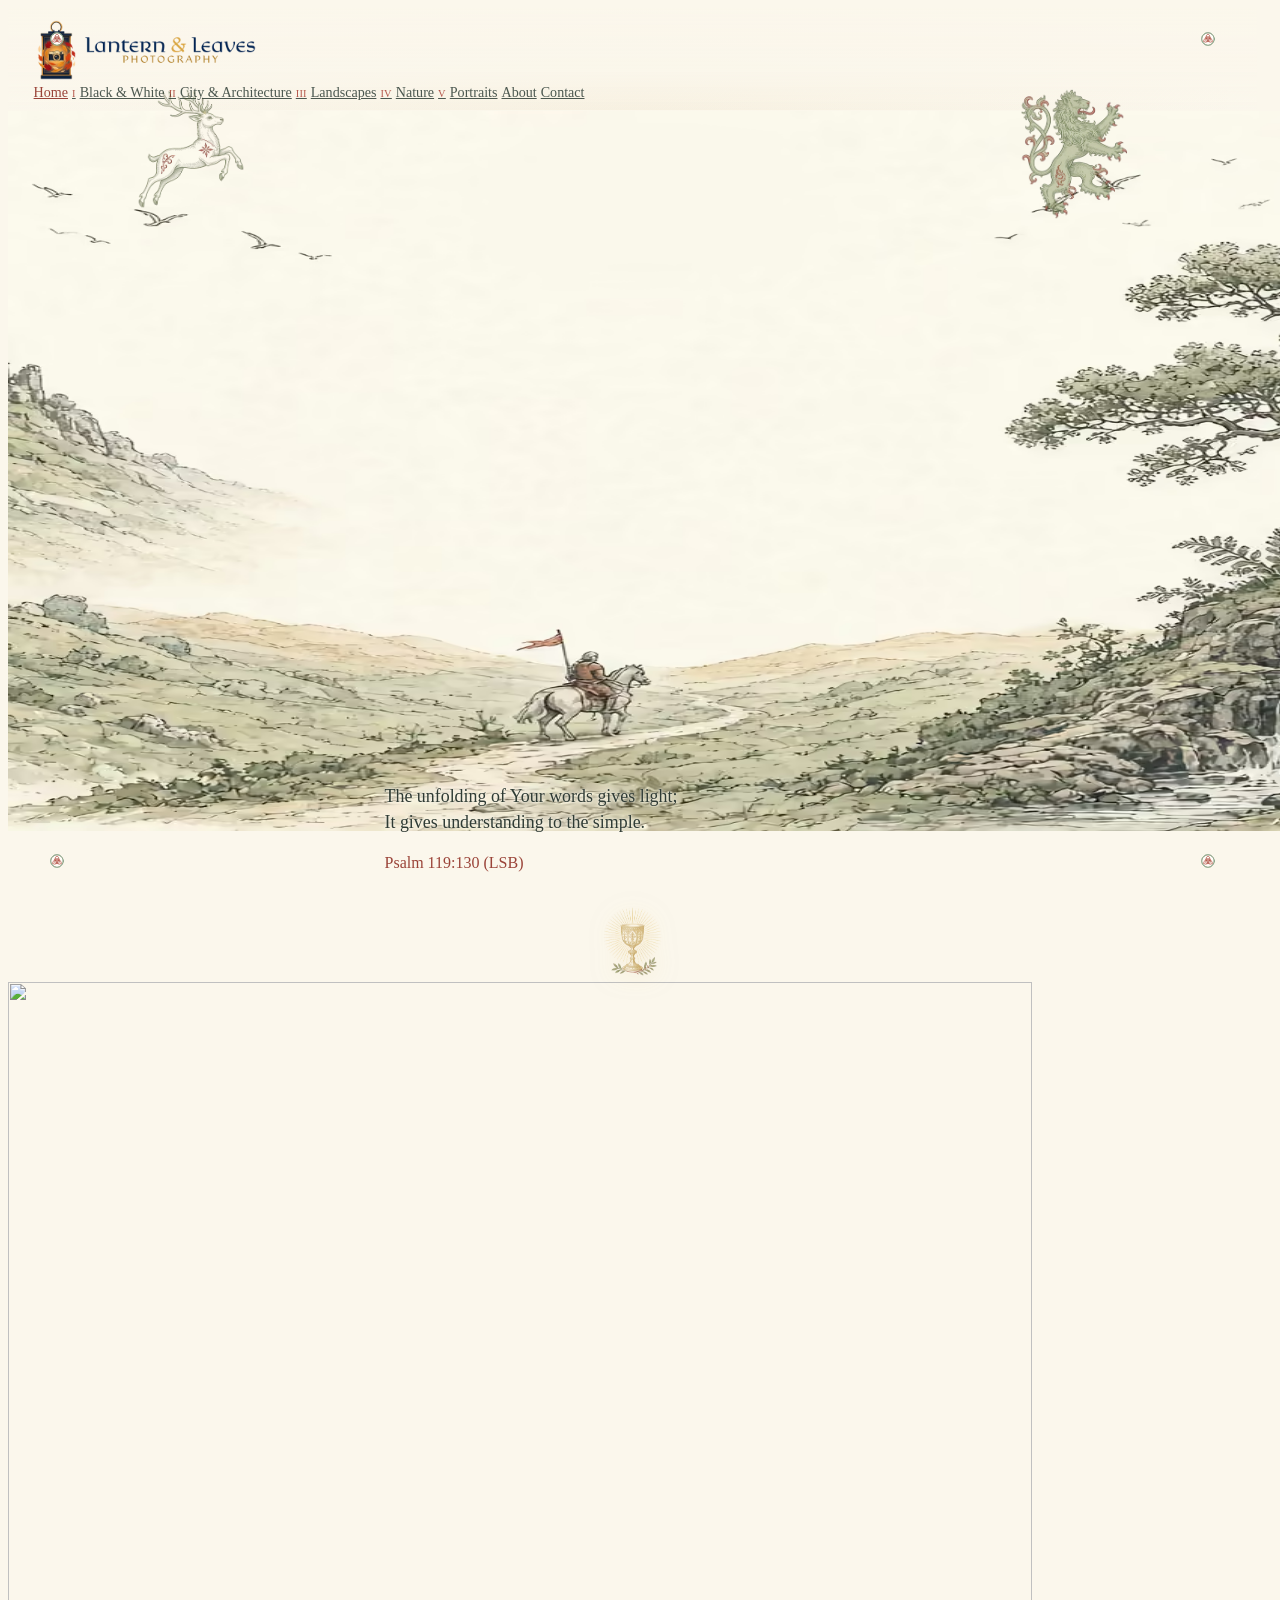
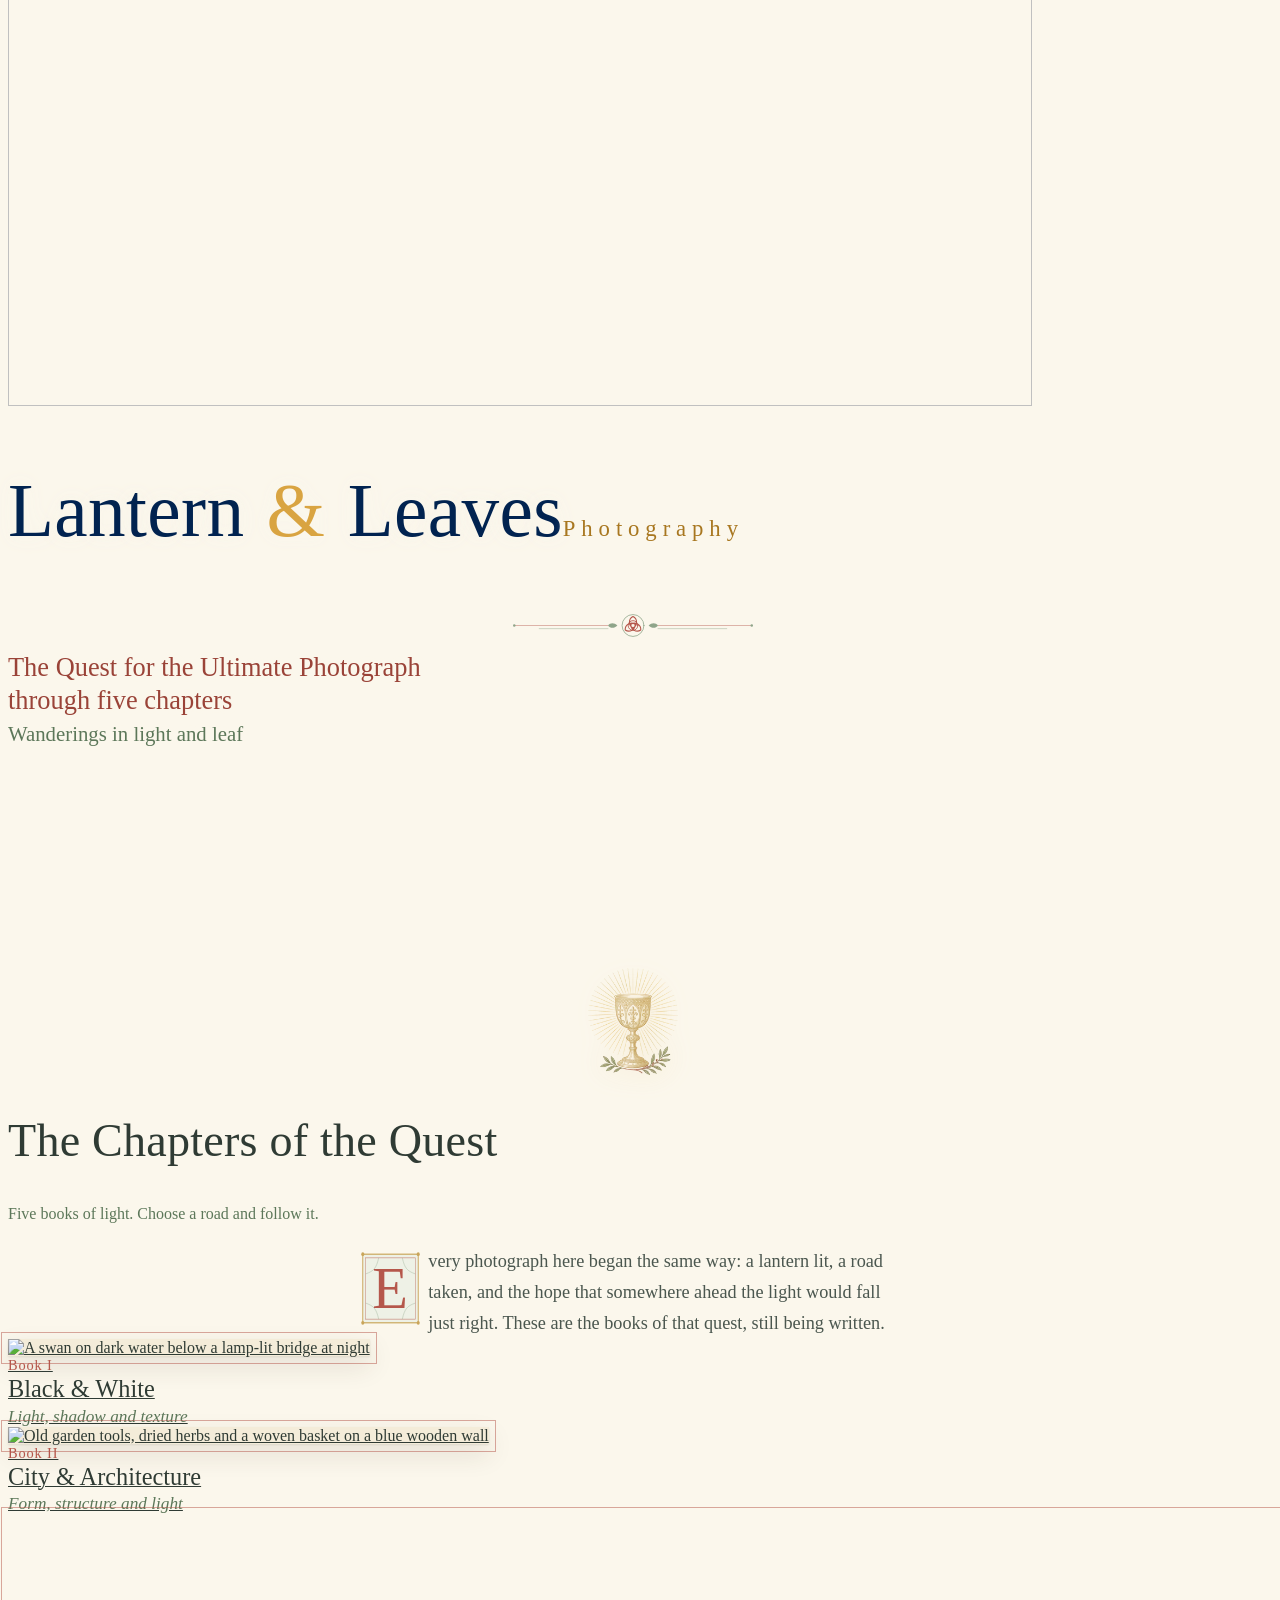
==== index.html @ ca761e75 "V2 preview: Rieven kit branding (kit -1200 lockup with 1x/2x WebP+PNG in header/footer, Rieven Uncia" ====
<!DOCTYPE html>
<html lang="en">
<head>
  <meta charset="utf-8">
  <meta name="robots" content="noindex, nofollow">
  <meta name="viewport" content="width=device-width, initial-scale=1">
  <title>Lantern &amp; Leaves Photography</title>
  <meta name="description" content="A photography portfolio with collections of city and architecture, landscapes, nature, portraits, and black and white work.">
  <link rel="canonical" href="https://lanternandleavesphotography.com/">
  <meta name="theme-color" content="#fbf7ec">
  <link rel="preconnect" href="https://use.typekit.net" crossorigin>
  <link rel="preconnect" href="https://p.typekit.net" crossorigin>
  <link rel="preload" href="https://use.typekit.net/nyz3quq.css" as="style" crossorigin>
  <script>/* Adobe Fonts kit nyz3quq, loaded without blocking the first paint; text shows in the fallback serif and swaps to the kit fonts as they arrive */(function(u){function link(){var l=document.createElement("link");l.rel="stylesheet";l.href=u;document.head.appendChild(l)}if(!window.fetch){link();return}fetch(u,{mode:"cors"}).then(function(r){if(!r.ok)throw r.status;return r.text()}).then(function(c){var s=document.createElement("style");s.setAttribute("data-kit","nyz3quq");s.textContent=c.replace(/font-display:\s*auto/g,"font-display:swap");document.head.appendChild(s)})["catch"](link)})("https://use.typekit.net/nyz3quq.css")</script>
  <noscript><link rel="stylesheet" href="https://use.typekit.net/nyz3quq.css"></noscript>
  <link rel="icon" href="assets/brand/g4/favicon.ico?v=2" sizes="32x32 48x48">
  <link rel="icon" type="image/png" sizes="32x32" href="assets/brand/g4/favicon-32.png?v=2">
  <link rel="apple-touch-icon" sizes="180x180" href="assets/brand/g4/apple-touch-icon-180.png?v=2">
  <link rel="manifest" href="site.webmanifest?v=2">
  <meta property="og:type" content="website">
  <meta property="og:site_name" content="Lantern &amp; Leaves Photography">
  <meta property="og:title" content="Lantern &amp; Leaves Photography">
  <meta property="og:description" content="A photography portfolio with collections of city and architecture, landscapes, nature, portraits, and black and white work.">
  <meta property="og:url" content="https://lanternandleavesphotography.com/">
  <meta property="og:image" content="https://mjbanaksatcom.github.io/photography-portfolio-v2-preview/assets/brand/v2/og-image-1200x630.png?v=1">
  <meta property="og:image:width" content="1200">
  <meta property="og:image:height" content="630">
  <meta property="og:image:type" content="image/png">
  <meta property="og:image:alt" content="Lantern &amp; Leaves Photography logo">
  <meta name="twitter:card" content="summary_large_image">
  <meta name="twitter:image" content="https://mjbanaksatcom.github.io/photography-portfolio-v2-preview/assets/brand/v2/og-image-1200x630.png?v=1">
  <link rel="stylesheet" href="css/style.css?v=mosaic2">
  <link rel="stylesheet" href="css/v2.css?v=1">
  <style>html { scrollbar-gutter: stable; }</style>
  <script>(function(d){if(!window.matchMedia||!matchMedia("(prefers-reduced-motion: reduce)").matches){d.classList.add("fx");setTimeout(function(){if(!window.__forest)d.classList.remove("fx")},3000)}})(document.documentElement)</script>
</head>
<body class="home">
  <header class="site-header">
    <a class="site-title brand-lockup" href="index.html" aria-current="page"><picture class="brand-lockup-pic"><source type="image/webp" srcset="assets/brand/v2/lockup-light-horizontal-600.webp 1x, assets/brand/v2/lockup-light-horizontal-1200.webp 2x"><img class="brand-lockup-img" src="assets/brand/v2/lockup-light-horizontal-600.png" srcset="assets/brand/v2/lockup-light-horizontal-600.png 1x, assets/brand/v2/lockup-light-horizontal-1200.png 2x" alt="Lantern &amp; Leaves Photography" width="600" height="176"></picture></a>
    <nav class="site-nav" aria-label="Primary">
      <a href="index.html" aria-current="page">Home</a>
      <a href="albums/black-white.html"><span class="nav-book" aria-hidden="true">I</span>Black &amp; White</a>
      <a href="albums/city-architecture.html"><span class="nav-book" aria-hidden="true">II</span>City &amp; Architecture</a>
      <a href="albums/landscapes.html"><span class="nav-book" aria-hidden="true">III</span>Landscapes</a>
      <a href="albums/nature.html"><span class="nav-book" aria-hidden="true">IV</span>Nature</a>
      <a href="albums/portraits.html"><span class="nav-book" aria-hidden="true">V</span>Portraits</a>
      <a href="about.html">About</a>
      <a href="contact.html">Contact</a>
    </nav>
  </header>

  <main>
    <section class="hero" aria-labelledby="hero-title">
      <div class="hero-bg" aria-hidden="true">
        <picture>
          <source media="(max-width: 700px)" type="image/avif" srcset="images/v2/hero-quest-phone.avif 850w, images/v2/hero-quest-phone-1700.avif 1700w" sizes="100vw">
          <source media="(max-width: 700px)" type="image/webp" srcset="images/v2/hero-quest-phone.webp 850w, images/v2/hero-quest-phone-1700.webp 1700w" sizes="100vw">
          <source type="image/avif" srcset="images/v2/hero-quest-1280.avif 1280w, images/v2/hero-quest-1920.avif 1920w, images/v2/hero-quest-2560.avif 2560w, images/v2/hero-quest-3840.avif 3840w" sizes="max(100vw, 178vh)">
          <source type="image/webp" srcset="images/v2/hero-quest-1280.webp 1280w, images/v2/hero-quest-1920.webp 1920w, images/v2/hero-quest-2560.webp 2560w, images/v2/hero-quest-3840.webp 3840w" sizes="max(100vw, 178vh)">
          <img src="images/v2/hero-quest-1280.webp" alt="" width="1280" height="720" fetchpriority="high">
        </picture>
      </div>
      <div class="hero-veil" aria-hidden="true"></div>
      <div class="hero-content">
        <img class="hero-grail" src="images/v2/grail-200.webp" srcset="images/v2/grail-200.webp 169w, images/v2/grail.webp 270w" sizes="66px" alt="" width="169" height="200" aria-hidden="true">
        <picture class="hero-badge" aria-hidden="true"><source type="image/webp" srcset="assets/brand/g4/mark-hero-glow-512.webp 512w, assets/brand/g4/mark-hero-glow-1024.webp 1024w" sizes="(min-width: 1381px) 174px, (min-width: 913px) 12.6vw, 115px"><img class="hero-badge-img" src="assets/brand/g4/mark-hero-glow-1024.png" srcset="assets/brand/g4/mark-hero-glow-512.png 512w, assets/brand/g4/mark-hero-glow-1024.png 1024w" sizes="(min-width: 1381px) 174px, (min-width: 913px) 12.6vw, 115px" alt="" width="1024" height="1024" fetchpriority="high"></picture>
        <h1 class="hero-title" id="hero-title"><span class="hero-name">Lantern <span class="amp">&amp;</span> Leaves</span><span class="hero-sub">Photography</span></h1>
        <img class="hero-rule-knot" src="images/v2/divider-knot.svg" alt="" width="320" height="32">
        <p class="hero-quest">The Quest for the Ultimate Photograph <span class="hero-quest-more">through five chapters</span></p>
        <p class="hero-tagline tagline">Wanderings in light and leaf</p>
        <div class="hq-line" aria-label="Verses and quotes"><blockquote class="hq-item"></blockquote></div>
      </div>
      <aside class="hq-side hq-left" aria-label="Bible verses"><blockquote class="hq-item"></blockquote></aside>
      <aside class="hq-side hq-right" aria-label="Quotes"><blockquote class="hq-item"></blockquote></aside>
    </section>
<!-- portals:start -->
    <section class="album-section portals" id="galleries" aria-labelledby="galleries-title">
      <span class="portals-anchor" id="black-white" aria-hidden="true"></span>
      <div class="portals-bg" aria-hidden="true"></div>
      <img class="chapters-beast chapters-stag" src="images/v2/emblem-stag-288.webp" srcset="images/v2/emblem-stag-288.webp 259w, images/v2/emblem-stag-480.webp 432w" sizes="128px" alt="" width="259" height="288" loading="lazy">
      <img class="chapters-beast chapters-lion" src="images/v2/emblem-lion-288.webp" srcset="images/v2/emblem-lion-288.webp 237w, images/v2/emblem-lion-480.webp 395w" sizes="128px" alt="" width="237" height="288" loading="lazy">
      <div class="album-section-inner">
        <div class="album-copy">
          <img class="chapters-grail" src="images/v2/grail-200.webp" srcset="images/v2/grail-200.webp 169w, images/v2/grail.webp 270w, images/v2/grail-480.webp 405w" sizes="92px" alt="" width="169" height="200" loading="lazy">
          <h2 id="galleries-title">The Chapters of the Quest</h2>
          <p class="album-subtitle">Five books of light. Choose a road and follow it.</p>
          <p class="quest-intro">Every photograph here began the same way: a lantern lit, a road taken, and the hope that somewhere ahead the light would fall just right. These are the books of that quest, still being written.</p>
        </div>
        <div class="portal-grid">
        <a class="portal" href="albums/black-white.html" data-album="black-white" aria-label="Enter the Black &amp; White gallery">
          <span class="portal-frame"><span class="portal-window">
            <picture><source class="portal-src" type="image/webp" srcset="images/black-white/bw-01-thumb.webp 600w, images/black-white/bw-01-thumb-900.webp 900w" sizes="(max-width: 560px) calc(1.862 * (100vw - 72px)), (max-width: 960px) calc(1.862 * (50vw - 64px)), calc(1.862 * min(352px, 30vw - 52px))"><img class="portal-img" src="images/black-white/bw-01-thumb.jpg" alt="Floodlit abbey ruins beneath a moonlit night sky" width="600" height="384" style="width:186.188%;height:119.16%;left:-43.094%;top:-9.58%" loading="lazy" decoding="async"></picture>
          </span></span>
          <span class="portal-text" style="--d: 0.0s">
            <span class="portal-book">Book I</span>
            <span class="portal-name">Black &amp; White</span>
            <span class="portal-sub">Light, shadow and texture</span>
          </span>
        </a>
        <a class="portal" href="albums/city-architecture.html" data-album="city-architecture" aria-label="Enter the City &amp; Architecture gallery">
          <span class="portal-frame"><span class="portal-window">
            <picture><source class="portal-src" type="image/webp" srcset="images/city-architecture/img-0807-thumb.webp 600w, images/city-architecture/img-0807-thumb-900.webp 900w" sizes="(max-width: 560px) calc(1.492 * (100vw - 72px)), (max-width: 960px) calc(1.492 * (50vw - 64px)), calc(1.492 * min(352px, 30vw - 52px))"><img class="portal-img" src="images/city-architecture/img-0807-thumb.jpg" alt="An art gallery shopfront at night with paintings in the windows" width="600" height="464" style="width:149.159%;height:115.35%;left:-24.58%;top:-7.675%" loading="lazy" decoding="async"></picture>
          </span></span>
          <span class="portal-text" style="--d: 0.12s">
            <span class="portal-book">Book II</span>
            <span class="portal-name">City &amp; Architecture</span>
            <span class="portal-sub">Form, structure and light</span>
          </span>
        </a>
        <a class="portal" href="albums/landscapes.html" data-album="landscapes" aria-label="Enter the Landscapes gallery">
          <span class="portal-frame"><span class="portal-window">
            <picture><source class="portal-src" type="image/webp" srcset="images/landscapes/img-2691-thumb.webp 600w, images/landscapes/img-2691-thumb-900.webp 900w" sizes="(max-width: 560px) calc(1.492 * (100vw - 72px)), (max-width: 960px) calc(1.492 * (50vw - 64px)), calc(1.492 * min(352px, 30vw - 52px))"><img class="portal-img" src="images/landscapes/img-2691-thumb.jpg" alt="Weathered gravestones on a grassy hilltop above the sea at sunset" width="600" height="464" style="width:149.159%;height:115.35%;left:-24.58%;top:-7.675%" loading="lazy" decoding="async"></picture>
          </span></span>
          <span class="portal-text" style="--d: 0.24s">
            <span class="portal-book">Book III</span>
            <span class="portal-name">Landscapes</span>
            <span class="portal-sub">Land, sky and open space</span>
          </span>
        </a>
        <a class="portal" href="albums/nature.html" data-album="nature" aria-label="Enter the Nature gallery">
          <span class="portal-frame"><span class="portal-window">
            <picture><source class="portal-src" type="image/webp" srcset="images/nature/autumn-light-thumb.webp 600w, images/nature/autumn-light-thumb-900.webp 900w" sizes="(max-width: 560px) calc(1.915 * (100vw - 72px)), (max-width: 960px) calc(1.915 * (50vw - 64px)), calc(1.915 * min(352px, 30vw - 52px))"><img class="portal-img" src="images/nature/autumn-light-thumb.jpg" alt="Yellow autumn leaves on a branch glowing in sunlight" width="600" height="375" style="width:191.538%;height:119.711%;left:-45.769%;top:-9.855%" loading="lazy" decoding="async"></picture>
          </span></span>
          <span class="portal-text" style="--d: 0.0s">
            <span class="portal-book">Book IV</span>
            <span class="portal-name">Nature</span>
            <span class="portal-sub">Leaves, light and living things</span>
          </span>
        </a>
        <a class="portal" href="albums/portraits.html" data-album="portraits" aria-label="Enter the Portraits gallery">
          <span class="portal-frame"><span class="portal-window">
            <picture><source class="portal-src" type="image/webp" srcset="images/portraits/img-0870-thumb.webp 600w, images/portraits/img-0870-thumb-900.webp 900w" sizes="(max-width: 560px) calc(1.408 * (100vw - 72px)), (max-width: 960px) calc(1.408 * (50vw - 64px)), calc(1.408 * min(352px, 30vw - 52px))"><img class="portal-img" src="images/portraits/img-0870-thumb.jpg" alt="An older man in a straw hat painting at an easel by the sea" width="600" height="488" style="width:140.761%;height:114.486%;left:-20.38%;top:-7.243%" loading="lazy" decoding="async"></picture>
          </span></span>
          <span class="portal-text" style="--d: 0.12s">
            <span class="portal-book">Book V</span>
            <span class="portal-name">Portraits</span>
            <span class="portal-sub">People and presence</span>
          </span>
        </a>
        </div>
      </div>
    </section>
    <script type="application/json" id="portal-data">{"black-white":[{"k":"images/black-white/bw-01","w":600,"h":384,"a":"Floodlit abbey ruins beneath a moonlit night sky","x":true},{"k":"images/black-white/bw-02","w":600,"h":787,"a":"A bare tree standing alone in a misty field","x":true},{"k":"images/black-white/bw-03","w":600,"h":453,"a":"A line of riders in hunting jackets and helmets on horseback","x":true},{"k":"images/black-white/bw-04","w":600,"h":501,"a":"A white horse with a braided mane and bridle against a black background","x":true},{"k":"images/black-white/bw-05","w":600,"h":364,"a":"Sheep grazing in a valley below rugged hills under heavy cloud","x":true},{"k":"images/black-white/bw-06","w":600,"h":382,"a":"A photographer in a ruined stone cloister lit by low sunlight","x":true},{"k":"images/black-white/bw-07","w":600,"h":363,"a":"Abbey ruins and a tall tower lit by beams of light at night","x":true},{"k":"images/black-white/bw-08","w":600,"h":407,"a":"A lighthouse silhouetted beneath dramatic clouds","x":true},{"k":"images/black-white/bw-09","w":600,"h":459,"a":"Rocks in a calm lake below a steep mountainside under cloud","x":true},{"k":"images/black-white/bw-10","w":600,"h":399,"a":"An abbey ruin and bare trees reflected in still water on a misty day","x":true},{"k":"images/black-white/bw-11","w":600,"h":385,"a":"Rugged mountain peaks under a dark, stormy sky","x":true},{"k":"images/black-white/bw-12","w":600,"h":352,"a":"A horse and rider clearing a show-jumping fence in an arena","x":true},{"k":"images/black-white/bw-13","w":600,"h":434,"a":"Close view of a horse's head, its rider blurred with motion","x":true},{"k":"images/black-white/bw-14","w":600,"h":351,"a":"A small castle on a rocky rise under billowing clouds","x":true},{"k":"images/black-white/bw-15","w":600,"h":407,"a":"A single tulip bloom on a curved stem against black","x":true},{"k":"images/black-white/bw-16","w":600,"h":808,"a":"An old-fashioned street lamp glowing in fog at night","x":true},{"k":"images/black-white/bw-17","w":600,"h":340,"a":"A footbridge fading into mist above dark water","x":true},{"k":"images/black-white/bw-18","w":600,"h":413,"a":"A spreading tree in silhouette with animals grazing beyond","x":true},{"k":"images/black-white/bw-19","w":600,"h":418,"a":"A horse grazing in a field, its mane falling forward","x":true},{"k":"images/black-white/bw-20","w":600,"h":356,"a":"A castle on a distant hill above a rocky shore under bright clouds","x":true},{"k":"images/black-white/bw-21","w":600,"h":376,"a":"A red maple leaf on a wooden bench, the rest of the scene in black and white","x":true},{"k":"images/black-white/bw-22","w":600,"h":843,"a":"Two young riders in show jackets on horseback in a field","x":true},{"k":"images/black-white/bw-23","w":600,"h":418,"a":"Castle ruins on a hilltop above fields and a dry stone wall","x":true},{"k":"images/black-white/bw-24","w":600,"h":467,"a":"A rider on a white horse against a dark background","x":true},{"k":"images/black-white/bw-25","w":600,"h":312,"a":"Mountains rising beyond a still lake under heavy cloud","x":true},{"k":"images/black-white/bw-26","w":600,"h":864,"a":"A statue of embracing figures seen through misted glass","x":true},{"k":"images/black-white/bw-27","w":600,"h":916,"a":"Tall windows of a modern glass interior with a chandelier","x":true},{"k":"images/black-white/bw-28","w":600,"h":457,"a":"A horse with a long flowing mane and a white blaze","x":true},{"k":"images/black-white/bw-29","w":600,"h":852,"a":"A vaulted stone archway receding into darkness","x":true},{"k":"images/black-white/bw-30","w":600,"h":840,"a":"Street lamps glowing along a misty paved path at night","x":true},{"k":"images/black-white/bw-32","w":600,"h":364,"a":"Round hay bales in a mown field under a cloudy sky","x":true},{"k":"images/black-white/bw-33","w":600,"h":778,"a":"A lamp post glowing in fog among trees at night, in warm tones","x":true},{"k":"images/black-white/bw-34","w":600,"h":376,"a":"Abbey ruins lit at night, with people silhouetted in front","x":true},{"k":"images/black-white/bw-35","w":600,"h":397,"a":"A grassy meadow before a dark wooded hillside","x":true},{"k":"images/black-white/bw-36","w":600,"h":413,"a":"A silhouetted tree with animals grazing in the misty distance","x":true},{"k":"images/black-white/bw-37","w":600,"h":878,"a":"A daisy-like flower seen from below against a dark background","x":true},{"k":"images/black-white/bw-38","w":600,"h":861,"a":"A white flower and its stem against a dark background","x":true},{"k":"images/black-white/bw-39","w":600,"h":374,"a":"A reedy pond with trees and a church spire in the distance","x":true},{"k":"images/black-white/bw-40","w":600,"h":284,"a":"A row of bare trees across a snowy field","x":true},{"k":"images/black-white/bw-41","w":600,"h":371,"a":"Two wedding rings resting on an open book","x":true},{"k":"images/black-white/bw-42","w":600,"h":340,"a":"An old stone barn among bare trees behind a mossy wall","x":true},{"k":"images/black-white/bw-43","w":600,"h":311,"a":"Waves washing over flat rocks along a coastline","x":true},{"k":"images/black-white/bw-44","w":600,"h":418,"a":"A ruined abbey and its tower lit against the night","x":true},{"k":"images/black-white/bw-45","w":600,"h":862,"a":"A dense stand of slender birch trees","x":true},{"k":"images/black-white/bw-46","w":600,"h":811,"a":"A single cosmos flower against a dark background","x":true},{"k":"images/black-white/bw-47","w":600,"h":831,"a":"A bare twig holding one pale leaf against a soft sky","x":true},{"k":"images/black-white/bw-48","w":600,"h":418,"a":"Bare trees and distant figures on a snowy field in fog","x":true},{"k":"images/black-white/bw-49","w":600,"h":788,"a":"A swan on dark water below a lamp-lit bridge at night","x":true}],"city-architecture":[{"k":"images/city-architecture/img-0807","w":600,"h":464,"a":"An art gallery shopfront at night with paintings in the windows","x":true},{"k":"images/city-architecture/img-1101","w":600,"h":464,"a":"A lit Christmas tree in a cobbled square before ornate old buildings at night","x":true},{"k":"images/city-architecture/img-1131","w":600,"h":776,"a":"People with red and blue umbrellas on a wet cobbled street below a spired tower at dusk","x":true},{"k":"images/city-architecture/storypost","w":600,"h":861,"a":"People blurred in motion on escalators and stairs in a modern building","x":true},{"k":"images/city-architecture/mg-4445","w":600,"h":418,"a":"Abbey ruins lit by colored floodlights at night","x":true},{"k":"images/city-architecture/img-1837","w":600,"h":464,"a":"Rows of bicycles parked close together","x":true},{"k":"images/city-architecture/img-2014","w":600,"h":776,"a":"A bronze statue of a seated robed figure before a Gothic cathedral","x":true},{"k":"images/city-architecture/pano2","w":600,"h":241,"a":"A red telephone box and a bench among snow-covered trees","x":true},{"k":"images/city-architecture/paris2006-086-dxo-raw","w":600,"h":418,"a":"People at a railing with a coin-operated telescope overlooking a city","x":true},{"k":"images/city-architecture/studleyroyalpanocropped1-edit","w":600,"h":201,"a":"A small classical temple beyond lawns and a still pond in woodland","x":true},{"k":"images/city-architecture/mg-5027","w":600,"h":418,"a":"Terracotta flower pots stacked on a shelf above garlands of dried flowers","x":true},{"k":"images/city-architecture/mg-5031","w":600,"h":418,"a":"Old garden tools, dried herbs and a woven basket on a blue wooden wall","x":true},{"k":"images/city-architecture/mjb0320","w":600,"h":418,"a":"A footbridge at night with streaks of colored light","x":true},{"k":"images/city-architecture/img-0792","w":600,"h":464,"a":"A weathered bronze statue of a naval officer in a peaked cap before the masts of a gray warship under blue sky","x":true},{"k":"images/city-architecture/img-1357","w":600,"h":395,"a":"A hand reaching toward a curved, richly illustrated history chart of ancient empires","x":true},{"k":"images/city-architecture/img-1401","w":600,"h":776,"a":"The towering curved wooden bow of a great ship against a blue sky with wisps of cloud","x":true},{"k":"images/city-architecture/img-5340","w":600,"h":776,"a":"A glowing amber lantern on a white wall beside an arched red door and a brass handrail","x":true},{"k":"images/city-architecture/img-0043-edit","w":600,"h":436,"a":"A curved shop front at night, its windows dressed with wreaths and framed displays around a lantern-lit doorway","x":true},{"k":"images/city-architecture/img-5583","w":600,"h":464,"a":"Two figures in silhouette beside a glowing pillar of projected words, casting radiating shadows at night","x":true},{"k":"images/city-architecture/img-6311-edit","w":600,"h":575,"a":"Three people with umbrellas, two in a flag pattern, looking through ornate iron railings at a grand stone building in the rain","x":true},{"k":"images/city-architecture/img-8643-edit","w":600,"h":464,"a":"A giant sculpted horse head of steel plates gleaming against a deep blue sky","x":true},{"k":"images/city-architecture/img-8657-edit","w":600,"h":776,"a":"Tall arched windows of leaded glass above an altar in a warm ochre church interior","x":true},{"k":"images/city-architecture/mg-4642","w":600,"h":472,"a":"An ornate Victorian clock-tower building lit with colorful projections as a searchlight beam crosses a hazy night sky","x":true},{"k":"images/city-architecture/img-0984-edit","w":600,"h":418,"a":"The crowned top of a red telephone box before the pinnacled towers of a Gothic cathedral","x":true},{"k":"images/city-architecture/img-2401-edit","w":600,"h":464,"a":"Soaring stained-glass windows beneath a ribbed vaulted ceiling in a Gothic chapter house","x":true},{"k":"images/city-architecture/img-3119-edit","w":600,"h":776,"a":"Flying buttresses and carved pinnacles leading to a Gothic cathedral tower under stormy clouds","x":true}],"landscapes":[{"k":"images/landscapes/img-2691","w":600,"h":464,"a":"Weathered gravestones on a grassy hilltop above the sea at sunset","x":true},{"k":"images/landscapes/img-4567","w":600,"h":365,"a":"A sailboat in choppy turquoise water near a lighthouse and palm trees","x":true},{"k":"images/landscapes/fb-556583759","w":600,"h":415,"a":"Bare trees and an abbey ruin reflected in a river on a misty morning","x":true},{"k":"images/landscapes/morning-glory","w":600,"h":407,"a":"A lighthouse beneath a vivid pink and purple sky","x":true},{"k":"images/landscapes/studly-royal-summer","w":600,"h":201,"a":"A classical temple on a green lawn beside a pond and woodland","x":true},{"k":"images/landscapes/whitby-evening-tide","w":600,"h":328,"a":"Waves rolling in below dark cliffs under an evening sky","x":true},{"k":"images/landscapes/whitby-evening","w":600,"h":281,"a":"A long pier with a small lighthouse reaching into a calm blue sea","x":true},{"k":"images/landscapes/whitby-harbor-2","w":600,"h":418,"a":"Hillside houses and a lit church above a harbor at dusk","x":true},{"k":"images/landscapes/whitby-harbor","w":600,"h":418,"a":"Waterfront houses lit at dusk across a calm harbor","x":true},{"k":"images/landscapes/mg-6409-edit","w":600,"h":418,"a":"An abbey ruin and trees reflected in a still river on a clear morning","x":true},{"k":"images/landscapes/mg-6700","w":600,"h":418,"a":"A sheep and lamb on a grassy headland with castle ruins in the distance","x":true},{"k":"images/landscapes/mg-2709-dxo-raw","w":600,"h":418,"a":"A gorse-covered hillside and rocky outcrops beside a winding path","x":true},{"k":"images/landscapes/img-2827-edit","w":600,"h":440,"a":"A lone slender tree growing from weathered gritstone rock formations, with small figures on the rocks, in black and white","x":true},{"k":"images/landscapes/mg-0813-edit","w":600,"h":372,"a":"A kite flying over a family on a wide golden sand dune beneath a blue sky and a dark cloud","x":true},{"k":"images/landscapes/mg-5237","w":600,"h":418,"a":"Frost-covered trees along the bank of a still winter lake under a pale sky","x":true}],"nature":[{"k":"images/nature/autumn-light","w":600,"h":375,"a":"Yellow autumn leaves on a branch glowing in sunlight","x":true},{"k":"images/nature/catching-the-light","w":600,"h":861,"a":"A single yellow leaf on a twig against a soft blue background","x":true},{"k":"images/nature/horse-and-sun","w":600,"h":864,"a":"Close view of a chestnut horse's face in warm sunlight","x":true},{"k":"images/nature/mg-7584-edit","w":600,"h":819,"a":"A chestnut horse looking over a dry stone wall","x":true},{"k":"images/nature/mg-3378-dxo-raw","w":600,"h":418,"a":"Close view of an orange lily with dark stamens","x":true},{"k":"images/nature/mg-3411","w":600,"h":869,"a":"A pale yellow daisy with a purple center","x":true},{"k":"images/nature/mg-6767","w":600,"h":861,"a":"Two yellow tulips streaked with red against a dark green background","x":true},{"k":"images/nature/mg-6775","w":600,"h":861,"a":"Two yellow tulips with red streaks against a soft background","x":true},{"k":"images/nature/mg-6776-edit","w":600,"h":835,"a":"An orange tulip among pink and orange blooms","x":true},{"k":"images/nature/mg-6778-edit-edit","w":600,"h":743,"a":"Deep pink tulips on tall green stems","x":true},{"k":"images/nature/mg-6779","w":600,"h":861,"a":"Two pink tulips on slender stems","x":true},{"k":"images/nature/mg-3436-dxo-raw","w":600,"h":418,"a":"Close view of pink orchid blossoms","x":true},{"k":"images/nature/mg-4933","w":600,"h":861,"a":"Purple crocus flowers in a pot of gravel","x":true},{"k":"images/nature/mg-5198-edit","w":600,"h":832,"a":"A yellow leaf on a bare twig against a pale, glowing background","x":true},{"k":"images/nature/mg-5204-edit","w":600,"h":861,"a":"A yellow leaf hanging from a twig against a blue sky","x":true},{"k":"images/nature/mg-6772","w":600,"h":808,"a":"Three white tulips against a soft brown background","x":true},{"k":"images/nature/mg-7217-edit","w":600,"h":861,"a":"A rider in a tweed jacket on a white horse in a show ring","x":true},{"k":"images/nature/mg-7232","w":600,"h":418,"a":"A white horse and handlers in a show ring, with onlookers behind","x":true},{"k":"images/nature/mg-7250","w":600,"h":418,"a":"A dapple-grey horse led by handlers in country show clothes","x":true},{"k":"images/nature/mg-7913-edit","w":600,"h":369,"a":"Two horses touching noses across a dry stone wall","x":true},{"k":"images/nature/img-8898-edit","w":600,"h":464,"a":"Long-haired shaggy cattle grazing in a green pasture below autumn trees and a rocky hill","x":true}],"portraits":[{"k":"images/portraits/img-0870","w":600,"h":488,"a":"An older man in a straw hat painting at an easel by the sea","x":true},{"k":"images/portraits/fb-36451459","w":600,"h":874,"a":"An older man in a cap playing a double bass","x":true},{"k":"images/portraits/ally","w":600,"h":418,"a":"A young woman with long wavy blonde hair, eyes lowered","x":true},{"k":"images/portraits/summer-eve","w":600,"h":814,"a":"A young woman in a floral dress standing in a stone archway","x":true},{"k":"images/portraits/edit3","w":600,"h":418,"a":"A young woman with fair hair looking over her shoulder","x":true},{"k":"images/portraits/img-4702","w":600,"h":464,"a":"A smiling woman with windswept hair before a ruined stone tower, in a vintage tintype style","x":true},{"k":"images/portraits/img-2904-edit","w":600,"h":432,"a":"A young man leaping between huge mossy boulders against a cloudy sky","x":true},{"k":"images/portraits/mg-0282-edit-edit","w":600,"h":861,"a":"A woman with swept-up blonde hair in a dark dress and wide gold belt, lit in teal and rose","x":true},{"k":"images/portraits/mg-02482","w":600,"h":837,"a":"A woman with pale blonde hair and blue eyes glancing over her shoulder against a black background","x":true},{"k":"images/portraits/sammi1noframe","w":600,"h":788,"a":"A close black-and-white portrait of a freckled girl, half her face hidden, gazing at the camera","x":true},{"k":"images/portraits/mjb0445","w":600,"h":418,"a":"A reddish-brown curly-coated dog resting in a gray cushioned bed, looking toward the camera","x":true},{"k":"images/portraits/mjb0965-2-edit-topaz-sharpen-auto-denoise-edit","w":600,"h":758,"a":"A blonde bride in a short white dress sits in a patterned armchair holding a bouquet, in a soft hazy light","x":true},{"k":"images/portraits/mjb0974-2-edit","w":600,"h":418,"a":"A smiling blonde bride in a veil looks back over her shoulder against a warm rose-colored backdrop, a lantern tattoo visible on her arm","x":true},{"k":"images/portraits/mg-0246-edit-edit","w":600,"h":861,"a":"A close portrait of a blonde woman with blue-green eyes and a soft, painterly glow","x":true}]}</script>
    <script>
    /* Pick one random photo per gallery portal on every load (runs before the lazy images start loading). */
    (function () {
      var el = document.getElementById("portal-data");
      if (!el) return;
      var data = JSON.parse(el.textContent), A = 1.0, M = 0.051455, WIN = [["(max-width: 560px)", "(100vw - 72px)"], ["(max-width: 960px)", "(50vw - 64px)"], ["", "min(352px, 30vw - 52px)"]];
      function geo(w, h) {
        var m = Math.max(w, h) * M, pw = w - 2 * m, ph = h - 2 * m, W, H, L, T;
        if (pw / ph >= A) { W = w / (ph * A); H = h / ph; L = (1 - pw / (ph * A)) / 2 - m / (ph * A); T = -m / ph; }
        else { W = w / pw; H = h * A / pw; L = -m / pw; T = (1 - ph * A / pw) / 2 - m * A / pw; }
        return [W, H, L, T];
      }
      Array.prototype.forEach.call(document.querySelectorAll(".portal[data-album]"), function (a) {
        var list = data[a.getAttribute("data-album")];
        if (!list || !list.length) return;
        var p = list[Math.floor(Math.random() * list.length)];
        var g = geo(p.w, p.h), s = Math.round(g[0] * 1000) / 1000;
        var src = a.querySelector(".portal-src"), img = a.querySelector(".portal-img");
        src.setAttribute("srcset", p.k + "-thumb.webp 600w" + (p.x ? ", " + p.k + "-thumb-900.webp 900w" : ""));
        src.setAttribute("sizes", WIN.map(function (x) { return (x[0] ? x[0] + " " : "") + "calc(" + s + " * " + x[1] + ")"; }).join(", "));
        img.setAttribute("width", p.w); img.setAttribute("height", p.h);
        img.alt = p.a;
        img.style.cssText = "width:" + (g[0] * 100).toFixed(3) + "%;height:" + (g[1] * 100).toFixed(3) + "%;left:" + (g[2] * 100).toFixed(3) + "%;top:" + (g[3] * 100).toFixed(3) + "%";
        img.src = p.k + "-thumb.jpg";
      });
    })();
    </script>
    <!-- portals:end -->
  </main>

  <footer class="site-footer">
    <img class="footer-rule" src="images/v2/divider-knot.svg" alt="" width="320" height="32" loading="lazy"><picture class="footer-lockup-pic"><source type="image/webp" srcset="assets/brand/v2/lockup-light-horizontal-600.webp 1x, assets/brand/v2/lockup-light-horizontal-1200.webp 2x"><img class="footer-lockup" src="assets/brand/v2/lockup-light-horizontal-600.png" srcset="assets/brand/v2/lockup-light-horizontal-600.png 1x, assets/brand/v2/lockup-light-horizontal-1200.png 2x" alt="" width="600" height="176" loading="lazy" decoding="async"></picture>
    <p class="visually-hidden">Lantern &amp; Leaves Photography</p>
    <p class="lsb-notice">Scripture quotations taken from the (LSB®) Legacy Standard Bible®, Copyright © 2021 by The Lockman Foundation. Used by permission. All rights reserved. Managed in partnership with Three Sixteen Publishing Inc. <a href="https://lsbible.org/" rel="noopener">LSBible.org</a> and <a href="https://316publishing.com/" rel="noopener">316publishing.com</a>.</p>
  </footer>
  <script src="js/quest.js?v=1" defer></script>
  <script>
  /* hero verses */
  (function (d) {
    var s = d.createElement("script"); s.src = "js/hero-quotes.js?v=4"; d.body.appendChild(s);
  })(document);
  </script>
</body>
</html>
---- css/v2.css ----
/* ==================================================================
   Lantern & Leaves, Version 2: "The Quest for the Ultimate Photograph"
   A bright, illuminated-manuscript theme layered over style.css:
   ivory vellum, sage green and faded red, uncial headings, woodcut-ink
   illustrations, knotwork mattes. Loaded after style.css on every page.
   Fonts, all from the Adobe kit nyz3quq (loaded without blocking paint):
   rieven-uncial for headings, chapter labels and illuminated initials;
   warbler-text / warbler-deck for body text and italics; above-the-beyond
   for the one-line "Lantern & Leaves" hero title, exactly as before.
   ================================================================== */

:root {
  --ivory: #fbf7ec;
  --vellum: #f4ecd9;
  --leaf: #fffdf8;
  --ink-green: #2f3b34;
  --ink-mid: #4b574f;
  --ink-faint: #737d72;
  --sage: #8fa58a;
  --sage-deep: #5c7759;
  --rose: #b5574b;
  --rose-deep: #9a4338;
  --gold: #c9a55a;
  --uncial: "rieven-uncial", "warbler-deck", Georgia, serif;

  /* the base theme's names, re-pointed at the bright palette */
  --moss: var(--ivory);
  --moss-2: var(--ivory);
  --night: var(--ivory);
  --deep: var(--ivory);
  --text: var(--ink-green);
  --soft: var(--ink-mid);
  --muted: var(--ink-faint);
  --amber: var(--rose);
  --amber-soft: rgba(181, 87, 75, 0.45);
  --line: rgba(181, 87, 75, 0.2);
  --focus: var(--rose-deep);
}

html { background: var(--ivory); color: var(--text); }
body {
  background:
    radial-gradient(ellipse 70% 38% at 50% 0%, rgba(201, 165, 90, 0.08), transparent 70%),
    var(--ivory);
  background-attachment: scroll;
}
a { color: var(--ink-green); }
a:hover { color: var(--rose); }
::selection { background: rgba(143, 165, 138, 0.35); }

/* ---------- Header: parchment bar, lantern + inked wordmark ---------- */
.site-header {
  background: rgba(251, 247, 236, 0.9);
  border-bottom: 1px solid rgba(181, 87, 75, 0.16);
  box-shadow: 0 1px 0 rgba(255, 255, 255, 0.6);
}
.home .site-header {
  background: linear-gradient(180deg, rgba(251, 247, 236, 0.92) 0%, rgba(251, 247, 236, 0.55) 70%, rgba(251, 247, 236, 0));
  border-bottom-color: transparent;
  box-shadow: none;
}
.home .site-header.is-scrolled {
  background: rgba(251, 247, 236, 0.93);
  border-bottom-color: rgba(181, 87, 75, 0.16);
}
.brand-lockup { flex-direction: row; align-items: center; gap: 0.65rem; }
.brand-mark-pic { display: block; line-height: 0; }
.brand-mark { display: block; width: auto; height: 56px; }
.brand-wordmark { height: 58px; }
.brand-lockup:hover .brand-wordmark { filter: none; }
.brand-lockup:hover .brand-mark { filter: drop-shadow(0 0 8px rgba(201, 165, 90, 0.55)); }
.site-nav a { color: var(--ink-mid); font-weight: 400; }
.site-nav a:hover,
.site-nav a[aria-current="page"] { color: var(--rose-deep); }
.nav-book {
  font-family: var(--uncial);
  font-size: 0.74em;
  color: var(--rose);
  margin-right: 0.38em;
  letter-spacing: 0.02em;
}
@media (max-width: 560px) {
  .brand-mark { height: 44px; }
  .brand-wordmark { height: 48px; }
  .site-nav .nav-book { display: none; }   /* keeps the phone menu to two lines */
}

/* ---------- Headings: uncial, like the lettering of an old book ---------- */
.album-copy h2,
.page-header h1,
.prose h1,
.about-panel h1,
.contact-print-body h1 {
  font-family: var(--uncial);
  font-weight: 400;
  font-style: normal;
  letter-spacing: 0.005em;
  color: var(--ink-green);
}
.album-copy h2::before,
.page-header h1::before { content: none; }
.album-subtitle { color: var(--sage-deep); }

/* Illuminated initials: an uncial capital in faded red inside a small
   gilded, knotwork-cornered square (an SVG frame, no extra markup). */
.quest-intro::first-letter,
.about-panel h1 + p::first-letter {
  float: left;
  font-family: var(--uncial);
  font-style: normal;
  font-size: 3.2em;
  line-height: 0.9;
  color: var(--rose);
  padding: 0.2em 0.2em 0.16em;
  margin: 0.1em 0.55rem 0 0;
  background: url("../images/v2/initial-frame.svg") center / 100% 100% no-repeat;
}
.page-header h1::first-letter {
  color: var(--rose);
  padding: 0 0.12em;
  margin-right: 0.04em;
  background: url("../images/v2/initial-frame.svg") center / 100% 100% no-repeat;
}

/* ---------- Home hero: the illustrated title page ---------- */
.hero { background: var(--ivory); }
.hero-bg { inset: 0; will-change: auto; }
.hero-bg img { filter: none; object-position: 50% 100%; }
.hero-veil {
  background:
    radial-gradient(ellipse 30% 36% at 50% 50%, rgba(251, 247, 236, 0.8), rgba(251, 247, 236, 0) 72%),
    linear-gradient(180deg, rgba(251, 247, 236, 0) 80%, var(--ivory) 100%);
}
.hero-content { will-change: auto; padding-bottom: 3rem; }
.hero-badge::before {   /* a gentle gold glow, like light on vellum */
  background: radial-gradient(circle at 50% 52%, rgba(232, 196, 120, 0.4) 0%, rgba(232, 196, 120, 0.14) 40%, rgba(232, 196, 120, 0) 68%);
}
.hero-title { color: var(--ink-green); text-shadow: 0 0 22px rgba(251, 247, 236, 0.95), 0 0 6px rgba(251, 247, 236, 0.9); }
.hero-title .amp { color: var(--rose); text-shadow: none; }
.hero-sub { color: var(--sage-deep); text-shadow: 0 0 10px var(--ivory); }
.hero-rule { display: none; }
.hero-rule-knot { display: block; width: min(250px, 62vw); height: auto; margin: 1.15rem auto 0.8rem; }
.hero-quest {
  margin: 0;
  font-family: var(--uncial);
  font-size: clamp(1.2rem, 2.1vw, 1.65rem);
  line-height: 1.25;
  color: var(--rose-deep);
  text-shadow: 0 0 14px var(--ivory), 0 0 4px var(--ivory);
}
.hero .hero-tagline {
  margin-top: 0.35rem;
  font-size: clamp(1.05rem, 1.7vw, 1.3rem);
  color: var(--sage-deep);
  text-shadow: 0 0 12px var(--ivory);
}
.hq-item { text-shadow: 0 0 14px var(--ivory), 0 0 5px var(--ivory), 0 0 2px var(--ivory); }
.hq-text { color: var(--ink-green); }
.hq-ref { color: var(--rose-deep); }

/* ---------- Home chapters (the album portals) ---------- */
.album-section,
.album-section:nth-child(even) { background: transparent; }
.album-section::before { display: none; }
.album-section::after { background: linear-gradient(90deg, transparent, rgba(181, 87, 75, 0.3), transparent); }
.portals-bg {
  background: url("../images/v2/ruins-faded-1600.webp") center 6rem / min(1500px, 150%) auto no-repeat;
  opacity: 0.55;
  -webkit-mask-image: linear-gradient(180deg, transparent 0, #000 12%, #000 55%, transparent 85%);
  mask-image: linear-gradient(180deg, transparent 0, #000 12%, #000 55%, transparent 85%);
}
.chapters-grail {
  display: block;
  width: 92px;
  height: auto;
  margin: 0 auto 0.5rem;
  filter: drop-shadow(0 0 14px rgba(232, 196, 120, 0.45));
}
.quest-intro {
  max-width: 34rem;
  margin: 1.4rem auto 0;
  font-size: 1.14rem;
  line-height: 1.7;
  color: var(--ink-mid);
  text-align: left;
}
.chapters-beast {
  position: absolute;
  top: 5.5rem;
  z-index: 0;
  width: clamp(96px, 8.5vw, 128px);
  height: auto;
  opacity: 0.8;
  pointer-events: none;
}
.chapters-stag { left: max(1.5rem, calc(50% - 31rem)); }
.chapters-lion { right: max(1.5rem, calc(50% - 31rem)); transform: scaleX(-1); }
@media (max-width: 960px) { .chapters-beast { display: none; } }

.portal-frame {
  background: #fff;
  box-shadow: 0 1px 2px rgba(60, 48, 28, 0.1), 0 10px 26px rgba(60, 48, 28, 0.13);
}
.portal-frame::after { background-color: transparent; }
.portal-window { background: var(--vellum); outline: 1px solid rgba(181, 87, 75, 0.5); outline-offset: 6px; }
.portal-frame::before {           /* knotwork at the corners of the red line */
  content: "";
  position: absolute;
  inset: calc(5% - 13px);
  inset: calc(5% - 6px - 7px);
  z-index: 2;
  pointer-events: none;
  background:
    url("../images/v2/knot.svg") left top / 14px 14px no-repeat,
    url("../images/v2/knot.svg") right top / 14px 14px no-repeat,
    url("../images/v2/knot.svg") left bottom / 14px 14px no-repeat,
    url("../images/v2/knot.svg") right bottom / 14px 14px no-repeat;
}
.portal:hover .portal-frame,
.portal:focus-visible .portal-frame,
.portal.is-lit .portal-frame {
  box-shadow: 0 0 0 1px rgba(201, 165, 90, 0.45), 0 0 24px rgba(232, 196, 120, 0.35), 0 14px 34px rgba(60, 48, 28, 0.18);
}
.portal-book {
  display: block;
  margin-bottom: 0.1rem;
  font-family: var(--uncial);
  font-size: 0.9rem;
  letter-spacing: 0.06em;
  color: var(--rose);
}
.portal-name { font-family: var(--uncial); color: var(--ink-green); font-size: clamp(1.4rem, 1.9vw, 1.65rem); }
.portal-sub {
  display: block;
  margin-top: 0.2rem;
  font-family: var(--accent-font);
  font-style: italic;
  font-size: 1.08rem;
  color: var(--sage-deep);
}
.portal:focus-visible .portal-name { text-decoration-color: var(--rose); }

/* ---------- Inner pages ---------- */
.page-main { background: none; }
.quest-bg {
  position: fixed;
  inset: 0;
  z-index: 0;
  pointer-events: none;
  opacity: 0.6;
  -webkit-mask-image: linear-gradient(180deg, transparent 0, #000 22%, #000 80%, transparent 100%);
  mask-image: linear-gradient(180deg, transparent 0, #000 22%, #000 80%, transparent 100%);
}
.quest-bg picture,
.quest-bg img { display: block; width: 100%; height: 100%; object-fit: cover; object-position: 50% 45%; }
.quest-bg.quest-bg-top {         /* album pages: ruins behind the chapter title only */
  position: absolute;
  left: 0;
  right: 0;
  top: 0;
  bottom: auto;
  height: min(32rem, 70vw);
  opacity: 0.5;
  -webkit-mask-image: linear-gradient(180deg, #000 0, #000 45%, transparent 100%);
  mask-image: linear-gradient(180deg, #000 0, #000 45%, transparent 100%);
}
.page-main > .page-header,
.page-main > .masonry,
.page-main > .about-panel,
.page-main > .contact-stage { position: relative; z-index: 1; }
body:has(> .quest-bg) .page-main,
body:has(> .quest-bg) .site-footer { position: relative; z-index: 1; }
.contact-page .page-main {
  background: none;
  padding-top: clamp(2.5rem, 8vh, 5.5rem);
  padding-bottom: clamp(3rem, 12vh, 7rem);
}

/* Album header: "Book I of the Quest" over an illuminated title */
.chapter-book {
  display: flex;
  align-items: center;
  justify-content: center;
  gap: 0.8rem;
  margin: 0 0 0.6rem;
  font-family: var(--accent-font);
  font-style: italic;
  font-size: 1.05rem;
  color: var(--sage-deep);
}
.chapter-book span { font-family: var(--uncial); font-style: normal; color: var(--rose); letter-spacing: 0.05em; }
.chapter-book::before,
.chapter-book::after {
  content: "";
  width: clamp(2rem, 8vw, 5rem);
  height: 1px;
  background: linear-gradient(90deg, transparent, rgba(181, 87, 75, 0.6));
}
.chapter-book::after { background: linear-gradient(90deg, rgba(181, 87, 75, 0.6), transparent); }
.album-quote blockquote p { color: var(--ink-mid); }
.album-quote figcaption { color: var(--rose-deep); }

/* ---------- The gallery wall: white mattes with a faded-red line and
   knotwork corners (CSS only; nothing baked into the photographs) ---------- */
.masonry > a,
.masonry.mosaic > a {
  background: #fff;
  box-shadow: 0 1px 2px rgba(60, 48, 28, 0.12), 0 8px 22px rgba(60, 48, 28, 0.14);
}
.masonry > a::after,
.masonry.mosaic > a::after,
.masonry > a:hover::after,
.masonry > a.is-lit::after { background-color: transparent; }
.masonry.mosaic > a::after {      /* the line sits in the matte, just off the print */
  outline: 1px solid rgba(181, 87, 75, 0.5);
  outline-offset: calc(var(--m, 10px) * 0.38);
}
.masonry.mosaic > a::before {
  --k: max(calc(var(--m, 10px) * 0.62), 9px);
  content: "";
  position: absolute;
  z-index: 2;
  inset: calc(var(--m, 10px) * 0.62 - var(--k) / 2);
  pointer-events: none;
  background:
    url("../images/v2/knot.svg") left top / var(--k) var(--k) no-repeat,
    url("../images/v2/knot.svg") right top / var(--k) var(--k) no-repeat,
    url("../images/v2/knot.svg") left bottom / var(--k) var(--k) no-repeat,
    url("../images/v2/knot.svg") right bottom / var(--k) var(--k) no-repeat;
}
.masonry > a:hover,
.masonry > a:focus-visible,
.masonry > a.is-lit,
.masonry.mosaic > a.is-feature {
  box-shadow: 0 1px 2px rgba(60, 48, 28, 0.12), 0 10px 26px rgba(60, 48, 28, 0.16);
}
.masonry.mosaic > a:hover,
.masonry.mosaic > a:focus-visible {
  box-shadow: 0 0 0 1px rgba(201, 165, 90, 0.5), 0 0 22px rgba(232, 196, 120, 0.4), 0 12px 30px rgba(60, 48, 28, 0.2);
}
@media (max-width: 600px) {
  .masonry.mosaic > a { box-shadow: 0 1px 2px rgba(60, 48, 28, 0.12), 0 4px 12px rgba(60, 48, 28, 0.14); }
  .masonry.mosaic > a::after { background-color: transparent; }
  .masonry.mosaic > a.is-lit,
  .masonry.mosaic > a:focus-visible { box-shadow: 0 1px 2px rgba(60, 48, 28, 0.12), 0 4px 12px rgba(60, 48, 28, 0.14); }
}

/* ---------- Photo viewer: the print laid on bright vellum ---------- */
.lightbox {
  background:
    radial-gradient(ellipse 60% 55% at 50% 48%, rgba(232, 196, 120, 0.12), transparent 70%),
    var(--ivory);
}
.lightbox.is-dragging { background: rgba(251, 247, 236, calc(0.98 * var(--fade, 1))); }
.lightbox-figure img { box-shadow: 0 1px 3px rgba(60, 48, 28, 0.14), 0 18px 50px rgba(60, 48, 28, 0.2); }
.lightbox-caption { color: var(--ink-green); }
.lightbox-count { color: var(--ink-faint); }
.lightbox-btn { color: var(--ink-green); }
.lightbox-btn:hover { color: var(--rose); text-shadow: none; }
.lightbox-hint { background: rgba(255, 253, 248, 0.92); border-color: rgba(181, 87, 75, 0.3); color: var(--ink-mid); }
@media (max-width: 700px), (pointer: coarse) and (max-height: 500px) {
  .lightbox { background: var(--ivory); }
  .lightbox-figure img { box-shadow: 0 1px 3px rgba(60, 48, 28, 0.12), 0 10px 30px rgba(60, 48, 28, 0.16); }
  .lightbox-close { background: rgba(255, 253, 248, 0.85); box-shadow: 0 0 0 1px rgba(181, 87, 75, 0.25); }
}

/* ---------- Footer ---------- */
.site-footer {
  background: linear-gradient(180deg, rgba(143, 165, 138, 0), rgba(143, 165, 138, 0.12)), var(--ivory);
  border-top: 0;
  color: var(--ink-faint);
}
.footer-rule { display: block; width: min(300px, 70vw); height: auto; margin: 0 auto 1.25rem; }
.lsb-notice a { color: var(--ink-mid); }

/* ---------- About: Mike's letter on a vellum leaf ---------- */
.about-page .page-main { padding-top: 2rem; }
.about-panel {
  position: relative;
  background: rgba(255, 253, 248, 0.94);
  -webkit-backdrop-filter: none;
  backdrop-filter: none;
  border: 1px solid rgba(181, 87, 75, 0.18);
  border-radius: 3px;
  box-shadow: 0 1px 2px rgba(60, 48, 28, 0.08), 0 22px 50px rgba(60, 48, 28, 0.1);
}
.about-panel::before {
  content: "";
  position: absolute;
  inset: 12px;
  pointer-events: none;
  border: 1px solid rgba(181, 87, 75, 0.35);
}
.about-panel::after {
  content: "";
  position: absolute;
  inset: 3px;
  pointer-events: none;
  background:
    url("../images/v2/knot.svg") left top / 18px 18px no-repeat,
    url("../images/v2/knot.svg") right top / 18px 18px no-repeat,
    url("../images/v2/knot.svg") left bottom / 18px 18px no-repeat,
    url("../images/v2/knot.svg") right bottom / 18px 18px no-repeat;
}
.about-panel > * { position: relative; z-index: 1; }
.about-panel p { color: var(--ink-mid); }
.about-panel h2 { font-family: var(--uncial); font-style: normal; color: var(--rose-deep); }
.about-panel .about-film-title { color: var(--ink-green); }
.about-quote { border-left-color: rgba(181, 87, 75, 0.5); }
.about-quote p { color: var(--ink-green); }
.about-quote cite { color: var(--rose-deep); }
.about-signoff { color: var(--ink-mid); }
.about-signoff span { color: var(--rose); }
.about-film-frame { border-color: rgba(181, 87, 75, 0.3); background: var(--vellum); box-shadow: 0 12px 32px rgba(60, 48, 28, 0.16); }
.about-film-play { background: rgba(255, 253, 248, 0.8); border-color: rgba(181, 87, 75, 0.7); color: var(--rose); box-shadow: 0 0 22px rgba(232, 196, 120, 0.35); }
.about-film-play:hover,
.about-film-play:focus-visible { background: rgba(255, 253, 248, 0.95); box-shadow: 0 0 30px rgba(232, 196, 120, 0.55); }
.prose a { color: var(--rose-deep); }

/* ---------- Contact and thank-you: the aged photograph, brightened ---------- */
.contact-page { --paper: #eee2c9; --paper-deep: #e4d3b2; }
.contact-print { filter: drop-shadow(0 12px 22px rgba(60, 40, 18, 0.2)) drop-shadow(0 2px 5px rgba(60, 40, 18, 0.14)); }
.contact-print-body h1 { color: var(--ink-green); }
.contact-field input:focus,
.contact-field textarea:focus { outline-color: var(--rose); border-bottom-color: var(--rose); }

/* ---------- 404 ---------- */
.lost-page .lost-panel h1 { font-family: var(--uncial); font-style: normal; color: var(--ink-green); }
.lost-page .lost-panel .eyebrow { color: var(--rose); }
.lost-trails .nav-book { display: inline; }

/* ---------- v2 polish after the first screenshots ---------- */
.hero-content { padding-top: 5.4rem; padding-bottom: 6.5rem; }
.hero-grail {      /* the Grail with its rays, a soft glow, set above the lantern */
  display: block;
  width: clamp(46px, min(4.6vw, 7vh), 66px);
  height: auto;
  margin: 0 auto 0.35rem;
  filter: drop-shadow(0 0 12px rgba(232, 196, 120, 0.55));
}
.hq-side { display: none !important; }
.hero .hq-line {
  display: flex; flex-direction: column; justify-content: center;
  height: 8.2rem; max-width: 36rem; margin: 0.9rem auto 0; pointer-events: none;
}
.hero .hq-line .hq-text { font-size: 1.12rem; line-height: 1.45; }
.hero .hq-line .hq-ref { margin-top: 0.4rem; }
.hero .hq-line .hq-ref::before { display: none; }
.hero-badge { width: clamp(84px, min(9.4vw, 14vh), 136px); }
.hero-title { font-size: clamp(1.6rem, min(9vw, 9.4vh), 5rem); }
.album-copy h2 { font-size: clamp(2.2rem, 3.6vw, 3.1rem); }
.page-header h1 { margin-top: 0.9rem; }
.portals-bg { opacity: 0.42; }
.lost-page .lost-panel h1 + p::first-letter { float: none; font: inherit; color: inherit; padding: 0; margin: 0; background: none; }
.contact-page { --paper: #f3e5c6; --paper-deep: #ead6ae; }

/* Phones: the title page first, then the illustration beneath it as a
   full-width plate (grail, knight and road), so nothing sits under the menu
   or behind the verses. */
@media (max-width: 700px) {
  .hero { height: auto; min-height: 0; flex-direction: column; justify-content: flex-start; }
  .hero-content { order: 1; padding-top: 9.4rem; padding-bottom: 0; }
  .hero-bg { position: relative; inset: auto; order: 2; z-index: 0; width: 100%; margin-top: -1.5rem; }
  .hero-bg picture, .hero-bg img { height: auto; }
  .hero-bg img {
    -webkit-mask-image: linear-gradient(180deg, transparent 0, #000 22%, #000 82%, transparent 100%);
    mask-image: linear-gradient(180deg, transparent 0, #000 22%, #000 82%, transparent 100%);
  }
  .hero-veil { display: none; }
}
@media (min-width: 701px) {
  .hero { min-height: 640px; }
}
@media (min-width: 701px) {
  /* the title stack sits in the open sky; the rotating verse rests on the
     faded foreground below the knight's road */
  .hero-content { padding-top: 4.5rem; padding-bottom: 12.5rem; }
  .hero .hq-line {
    position: absolute;
    left: 50%;
    bottom: clamp(0.6rem, 2.2vh, 1.6rem);
    width: min(38rem, 90vw);
    height: 6.6rem;
    margin: 0;
    transform: translateX(-50%);
  }
  .hero-veil {
    background:
      radial-gradient(ellipse 30% 34% at 50% 42%, rgba(251, 247, 236, 0.8), rgba(251, 247, 236, 0) 72%),
      linear-gradient(180deg, rgba(251, 247, 236, 0) 74%, rgba(251, 247, 236, 0.9) 88%, var(--ivory) 100%);
  }
}
.contact-page { --paper: #f6ecd4; --paper-deep: #efdfbd; }
.contact-print-body::before { opacity: 0.14; }
@media (max-width: 560px) {
  .about-panel h1 { font-size: 2.15rem; }
  .page-header h1 { font-size: 2.4rem; }
}
@media (max-width: 560px) {
  /* rieven-uncial sets this line on two lines on phones; reserve them so the
     fallback serif (one line) doesn't shift the page when the kit arrives */
  .hero-quest { min-height: 2.5em; display: flex; align-items: center; justify-content: center; }
}
.hero-content { width: 100%; }   /* fixed width: the verse arriving can't resize the stack */

/* ---------- Rieven Uncial logo kit (Leaf Studio, v2): the horizontal
   lockup, navy-on-light version, in the header and footer ---------- */
.brand-lockup-pic { display: block; line-height: 0; }
.brand-lockup-img { display: block; width: auto; height: 92px; }
.brand-lockup:hover .brand-lockup-img { filter: drop-shadow(0 0 8px rgba(232, 196, 120, 0.45)); }
.site-header { padding-top: 0.55rem; padding-bottom: 0.55rem; }
.footer-lockup { height: 70px; }
@media (max-width: 560px) {
  .brand-lockup-img { height: 76px; }
  .site-header { padding-top: 0.45rem; padding-bottom: 0.5rem; }
  .footer-lockup { height: 64px; }
}
.home .site-header {      /* keeps the lockup clear of the drawing's tower */
  background: linear-gradient(180deg, rgba(251, 247, 236, 0.97) 0%, rgba(251, 247, 236, 0.9) 62%, rgba(251, 247, 236, 0));
}
@media (max-width: 700px) {
  .hero-content { padding-top: 12.9rem; }   /* clears the taller lockup header */
}
@media (max-width: 379px) {
  .brand-lockup-img { height: 72px; }
  .site-nav { gap: 0 0.8rem; }
  .site-nav a { font-size: 0.84rem; }
  .site-nav::before { content: ""; flex-basis: 100%; order: 1; height: 0; }
  .site-nav a:nth-child(n+4) { order: 2; }
}
@media (min-width: 701px) {
  /* Fade the castle tower out behind the header lockup (top-left of the drawing). */
  .hero-veil {
    background:
      radial-gradient(ellipse 30% 34% at 9% 0%, var(--ivory) 0%, var(--ivory) 52%, rgba(251, 247, 236, 0) 100%),
      linear-gradient(180deg, var(--ivory) 0, var(--ivory) 96px, rgba(251, 247, 236, 0) 170px),
      radial-gradient(ellipse 30% 36% at 50% 50%, rgba(251, 247, 236, 0.8), rgba(251, 247, 236, 0) 72%),
      linear-gradient(180deg, rgba(251, 247, 236, 0) 80%, var(--ivory) 100%);
  }
}

/* ---------- Contact / thanks print: photo corners hold the photo's own corners ---------- */
.contact-print { --pt: 3.45rem; --px: 3.25rem; --pb: 3.6rem; padding: var(--pt) var(--px) var(--pb); }
@media (min-width: 700px) { .contact-print { --pt: 3.9rem; --px: 3.7rem; --pb: 4.1rem; } }
@media (max-width: 480px) { .contact-print { --pt: 2.5rem; --px: 2.3rem; --pb: 2.65rem; } }
.photo-corner {
  --s: 1.75rem;
  --o: calc(var(--s) * 0.3);           /* how far each corner wraps past the photo edge */
  width: var(--s);
  height: var(--s);
  box-shadow: none;
  filter: drop-shadow(0 1px 1.5px rgba(40, 26, 12, 0.35));
}
.photo-corner-tl { top: calc(var(--pt) - var(--o)); left: calc(var(--px) - var(--o)); bottom: auto; right: auto;
  background: linear-gradient(to bottom right, #b39a6f 0%, #cdb48a 47%, #3d2a1a 47%, #3d2a1a 51.5%, transparent 51.5%); }
.photo-corner-tr { top: calc(var(--pt) - var(--o)); right: calc(var(--px) - var(--o)); bottom: auto; left: auto;
  background: linear-gradient(to bottom left, #b39a6f 0%, #cdb48a 47%, #3d2a1a 47%, #3d2a1a 51.5%, transparent 51.5%); }
.photo-corner-bl { bottom: calc(var(--pb) - var(--o)); left: calc(var(--px) - var(--o)); top: auto; right: auto;
  background: linear-gradient(to top right, #b39a6f 0%, #cdb48a 47%, #3d2a1a 47%, #3d2a1a 51.5%, transparent 51.5%); }
.photo-corner-br { bottom: calc(var(--pb) - var(--o)); right: calc(var(--px) - var(--o)); top: auto; left: auto;
  background: linear-gradient(to top left, #b39a6f 0%, #cdb48a 47%, #3d2a1a 47%, #3d2a1a 51.5%, transparent 51.5%); }
@media (max-width: 480px) { .photo-corner { --s: 1.4rem; } }
.hero-quest-more { white-space: nowrap; }
@media (max-width: 700px) {
  .hero-quest { display: block; min-height: 3.75em; }
  .hero-quest-more { display: block; }
}

/* ---------- HD ruins behind the home chapters (sized per screen and density) ---------- */
.portals-bg {
  background-image: url("../images/v2/ruins-faded-1600.webp");
  background-image: image-set(url("../images/v2/ruins-faded-800.avif") type("image/avif") 1x, url("../images/v2/ruins-faded-1600.avif") type("image/avif") 2x, url("../images/v2/ruins-faded-800.webp") type("image/webp") 1x, url("../images/v2/ruins-faded-1600.webp") type("image/webp") 2x);
}
@media (min-width: 701px) {
  .portals-bg {
    background-image: image-set(url("../images/v2/ruins-faded-1600.avif") type("image/avif") 1x, url("../images/v2/ruins-faded-3840.avif") type("image/avif") 2x, url("../images/v2/ruins-faded-1600.webp") type("image/webp") 1x, url("../images/v2/ruins-faded-3840.webp") type("image/webp") 2x);
  }
}

/* ---------- Rieven brand title in the hero (live text, matches the Rieven logo kit) ---------- */
.hero-title { font-size: clamp(2rem, min(7.6vw, 8.6vh), 4.7rem); line-height: 1.04; }
.hero-title .hero-name {
  font-family: "rieven-uncial", "warbler-deck", Georgia, serif;
  font-weight: 400;
  font-style: normal;
  letter-spacing: 0.005em;
  word-spacing: 0.04em;
  color: #012350;
}
.hero-title .amp {
  font-family: "rieven-uncial", "warbler-deck", Georgia, serif;
  font-style: normal;
  font-weight: 400;
  font-size: 1em;
  color: #d9a441;
  text-shadow: 0 0 18px rgba(251, 247, 236, 0.95);
}
.hero-sub {
  margin-top: 0.3rem;
  font-family: "rieven-roman", "warbler-deck", Georgia, serif;
  font-weight: 400;
  font-size: clamp(0.86rem, 2.05vw, 1.42rem);
  letter-spacing: 0.26em;
  margin-right: -0.26em;          /* keeps the spaced caps optically centred */
  color: #a87720;
}
/* Tablet / small laptop: keep the lockup and the whole menu on one row (checked at 1024). */
@media (min-width: 1000px) and (max-width: 1379px) {
  .site-header { padding-left: 1.6rem; padding-right: 1.6rem; }
  .brand-lockup-img { height: 66px; }
  .site-nav { column-gap: 0.85rem; }
  .site-nav a { font-size: 0.88rem; }
}
@media (min-width: 1000px) and (max-width: 1179px) {
  .site-header { padding-left: 1.25rem; padding-right: 1.25rem; }
  .brand-lockup-img { height: 62px; }
  .site-nav { column-gap: 0.72rem; }
  .site-nav a { font-size: 0.85rem; }
}
.hero-quest-more { display: block; }
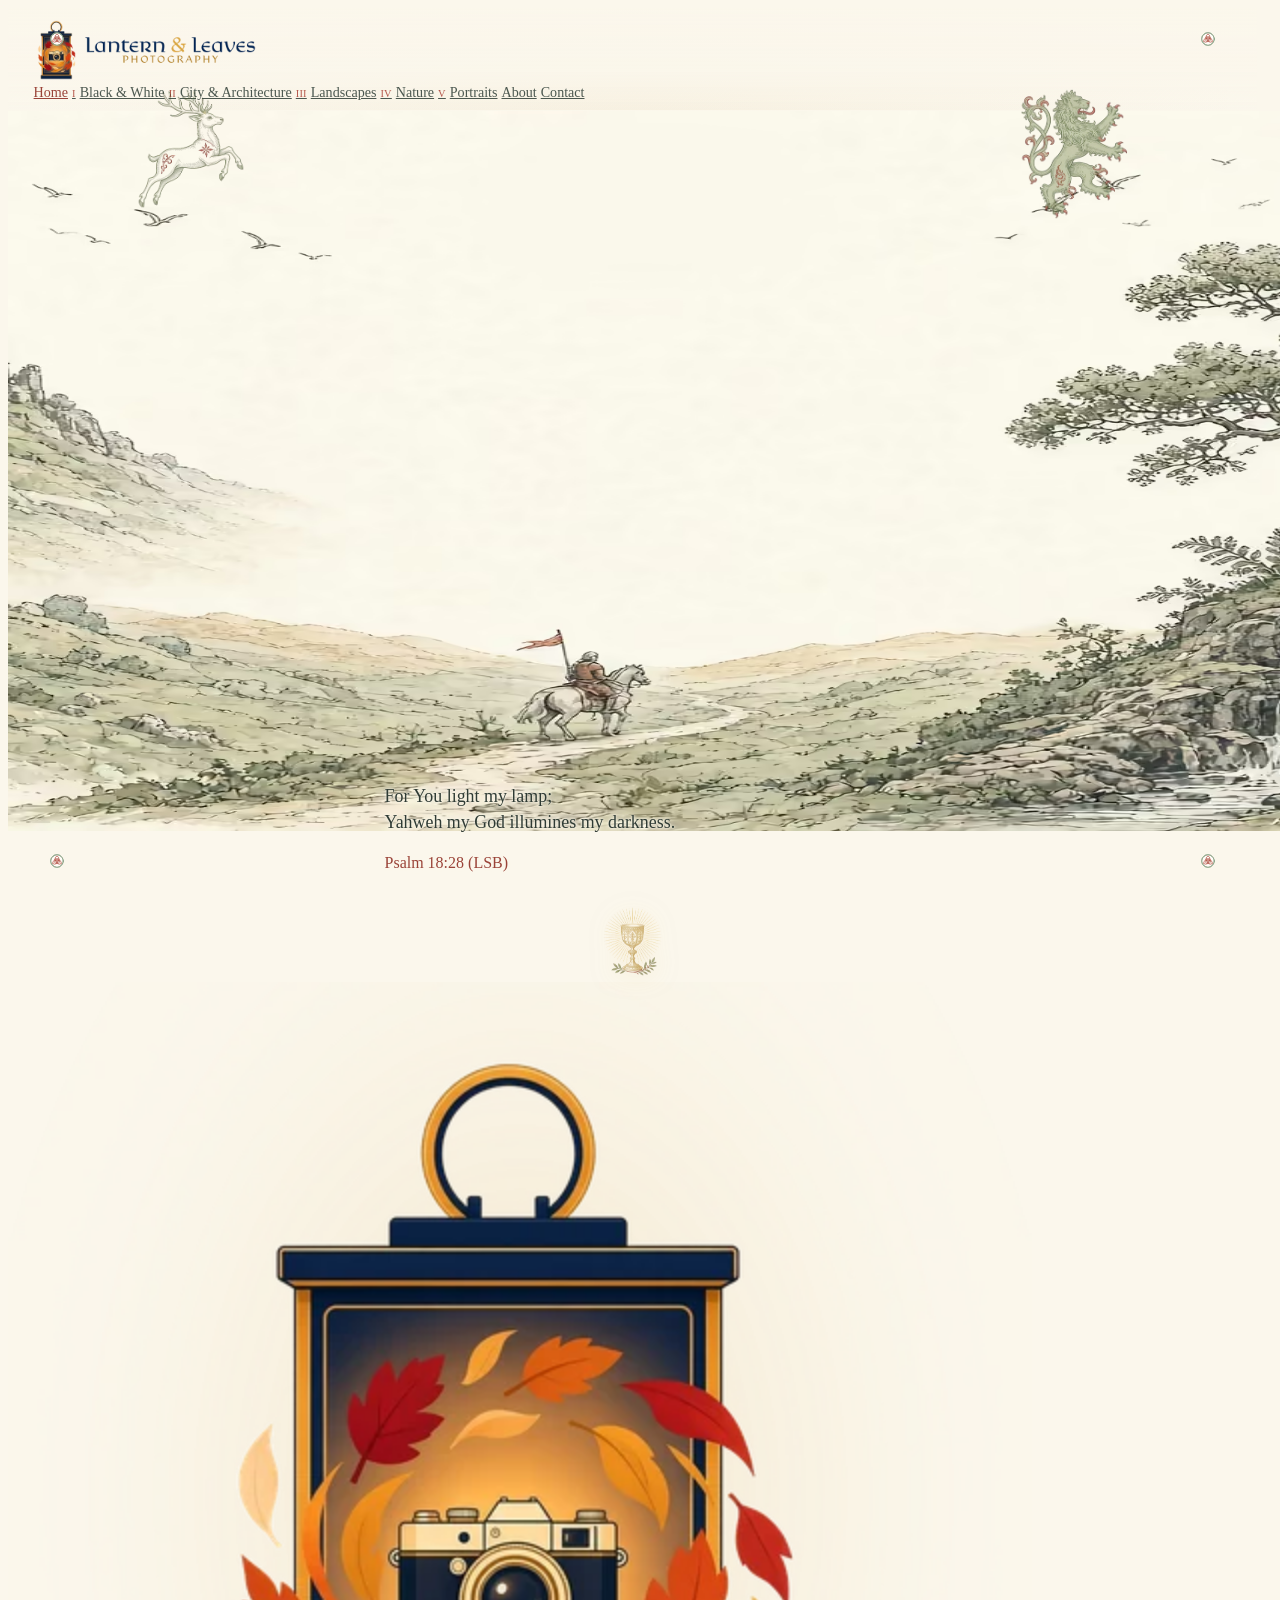
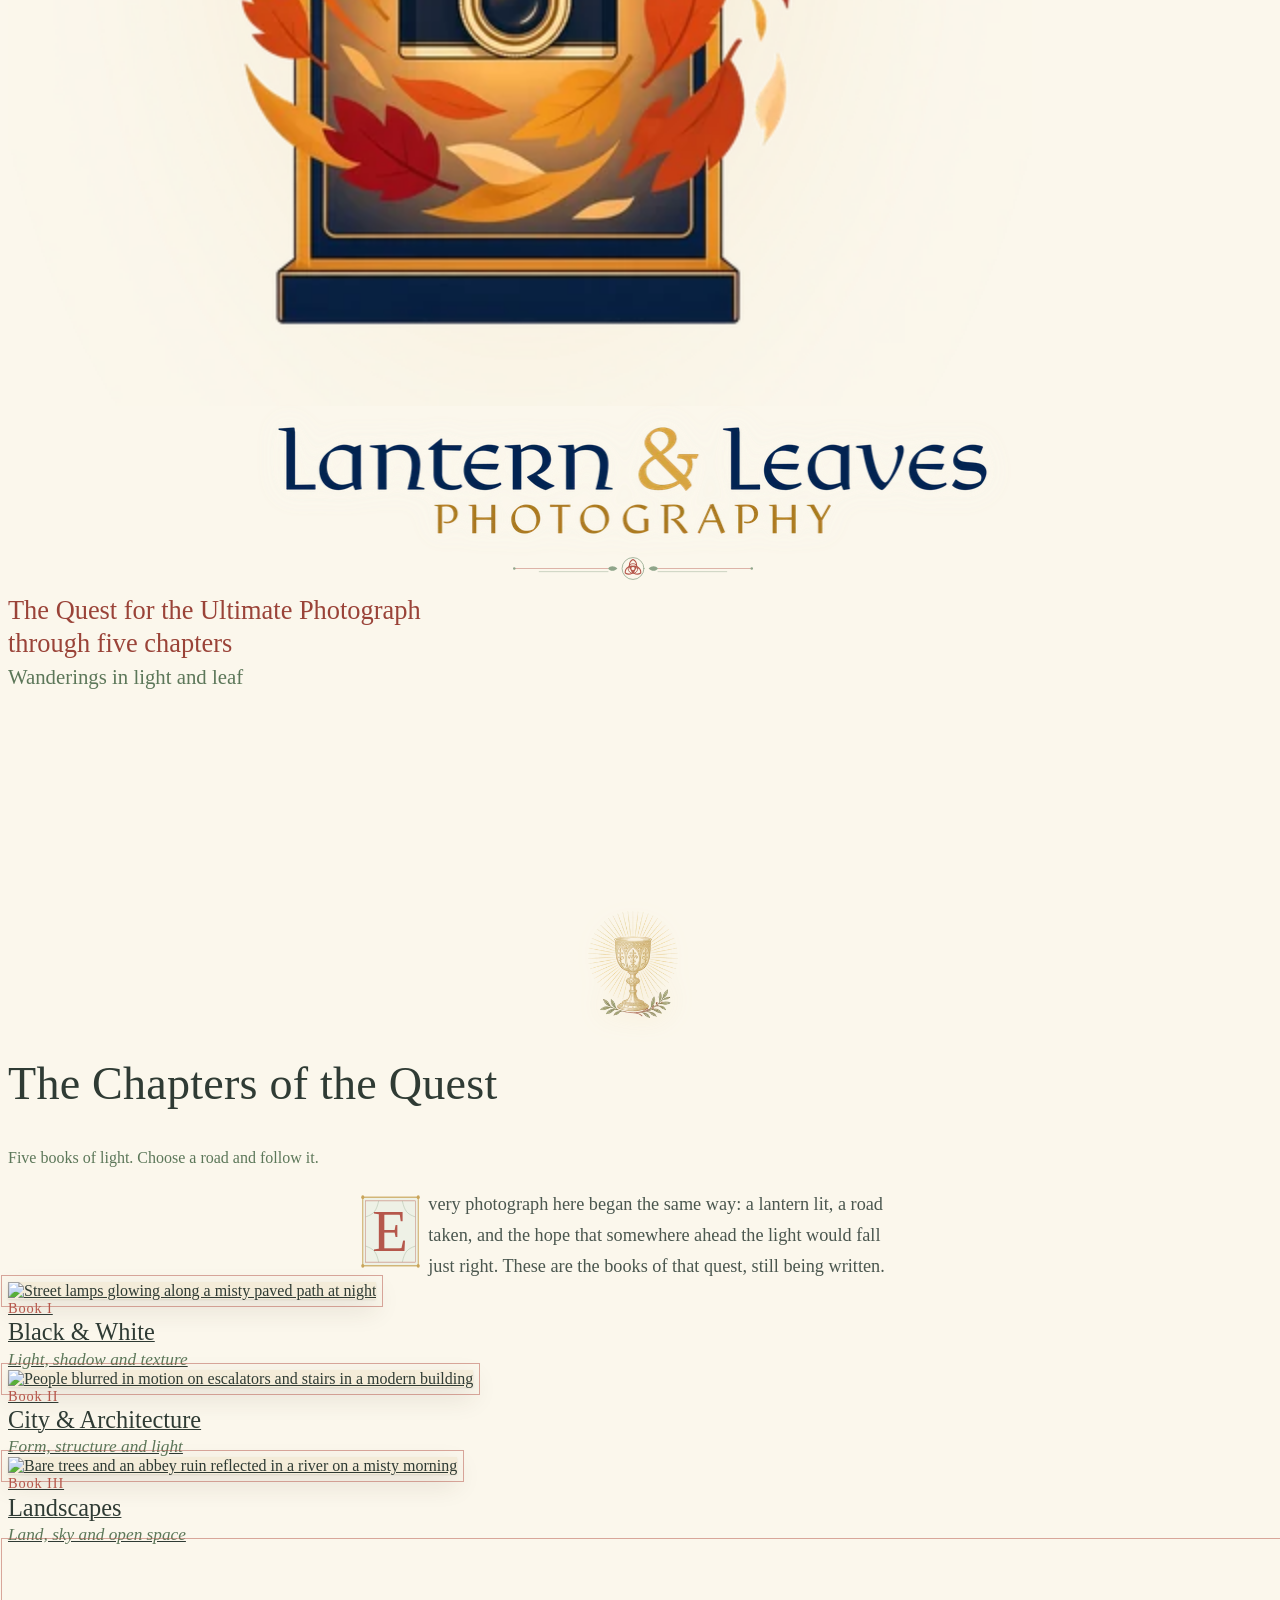
==== commit 1f9c2e3a: "V2 preview: centre logo from the Rieven kit (kit glowing mark + kit wordmark art in the hero; kit ma" ====
--- a/index.html
+++ b/index.html
@@ -63,8 +63,8 @@
       <div class="hero-veil" aria-hidden="true"></div>
       <div class="hero-content">
         <img class="hero-grail" src="images/v2/grail-200.webp" srcset="images/v2/grail-200.webp 169w, images/v2/grail.webp 270w" sizes="66px" alt="" width="169" height="200" aria-hidden="true">
-        <picture class="hero-badge" aria-hidden="true"><source type="image/webp" srcset="assets/brand/g4/mark-hero-glow-512.webp 512w, assets/brand/g4/mark-hero-glow-1024.webp 1024w" sizes="(min-width: 1381px) 174px, (min-width: 913px) 12.6vw, 115px"><img class="hero-badge-img" src="assets/brand/g4/mark-hero-glow-1024.png" srcset="assets/brand/g4/mark-hero-glow-512.png 512w, assets/brand/g4/mark-hero-glow-1024.png 1024w" sizes="(min-width: 1381px) 174px, (min-width: 913px) 12.6vw, 115px" alt="" width="1024" height="1024" fetchpriority="high"></picture>
-        <h1 class="hero-title" id="hero-title"><span class="hero-name">Lantern <span class="amp">&amp;</span> Leaves</span><span class="hero-sub">Photography</span></h1>
+        <picture class="hero-badge" aria-hidden="true"><source type="image/webp" srcset="assets/brand/v2/mark-hero-glow-512.webp 512w, assets/brand/v2/mark-hero-glow-1024.webp 1024w" sizes="(min-width: 1381px) 174px, (min-width: 913px) 12.6vw, 115px"><img class="hero-badge-img" src="assets/brand/v2/mark-hero-glow-1024.png" srcset="assets/brand/v2/mark-hero-glow-512.png 512w, assets/brand/v2/mark-hero-glow-1024.png 1024w" sizes="(min-width: 1381px) 174px, (min-width: 913px) 12.6vw, 115px" alt="" width="1024" height="1024" fetchpriority="high"></picture>
+        <h1 class="hero-title hero-title-kit" id="hero-title"><picture class="hero-name hero-wordmark-pic"><source type="image/webp" srcset="assets/brand/v2/wordmark-light-720.webp 720w, assets/brand/v2/wordmark-light-1200.webp 1200w, assets/brand/v2/wordmark-light-1800.webp 1800w, assets/brand/v2/wordmark-light-2228.webp 2228w" sizes="(max-width: 700px) 88vw, min(46rem, 56vw)"><img class="hero-wordmark" src="assets/brand/v2/wordmark-light-1200.png" alt="Lantern &amp; Leaves Photography" width="1200" height="192" fetchpriority="high"></picture></h1>
         <img class="hero-rule-knot" src="images/v2/divider-knot.svg" alt="" width="320" height="32">
         <p class="hero-quest">The Quest for the Ultimate Photograph <span class="hero-quest-more">through five chapters</span></p>
         <p class="hero-tagline tagline">Wanderings in light and leaf</p>
--- a/css/v2.css
+++ b/css/v2.css
@@ -618,3 +618,15 @@
   .site-nav a { font-size: 0.85rem; }
 }
 .hero-quest-more { display: block; }
+
+/* ---------- Hero centre logo: the Rieven kit wordmark art under the glowing mark ---------- */
+.hero-title-kit { font-size: 1rem; line-height: 0; }
+.hero-title-kit .hero-wordmark-pic { display: block; white-space: normal; }
+.hero-wordmark {
+  display: block;
+  width: min(46rem, 56vw);
+  height: auto;
+  margin: 0.2rem auto 0;
+  filter: drop-shadow(0 0 14px rgba(251, 247, 236, 0.95)) drop-shadow(0 0 4px rgba(251, 247, 236, 0.9));
+}
+@media (max-width: 700px) { .hero-wordmark { width: 88vw; max-width: 26rem; } }
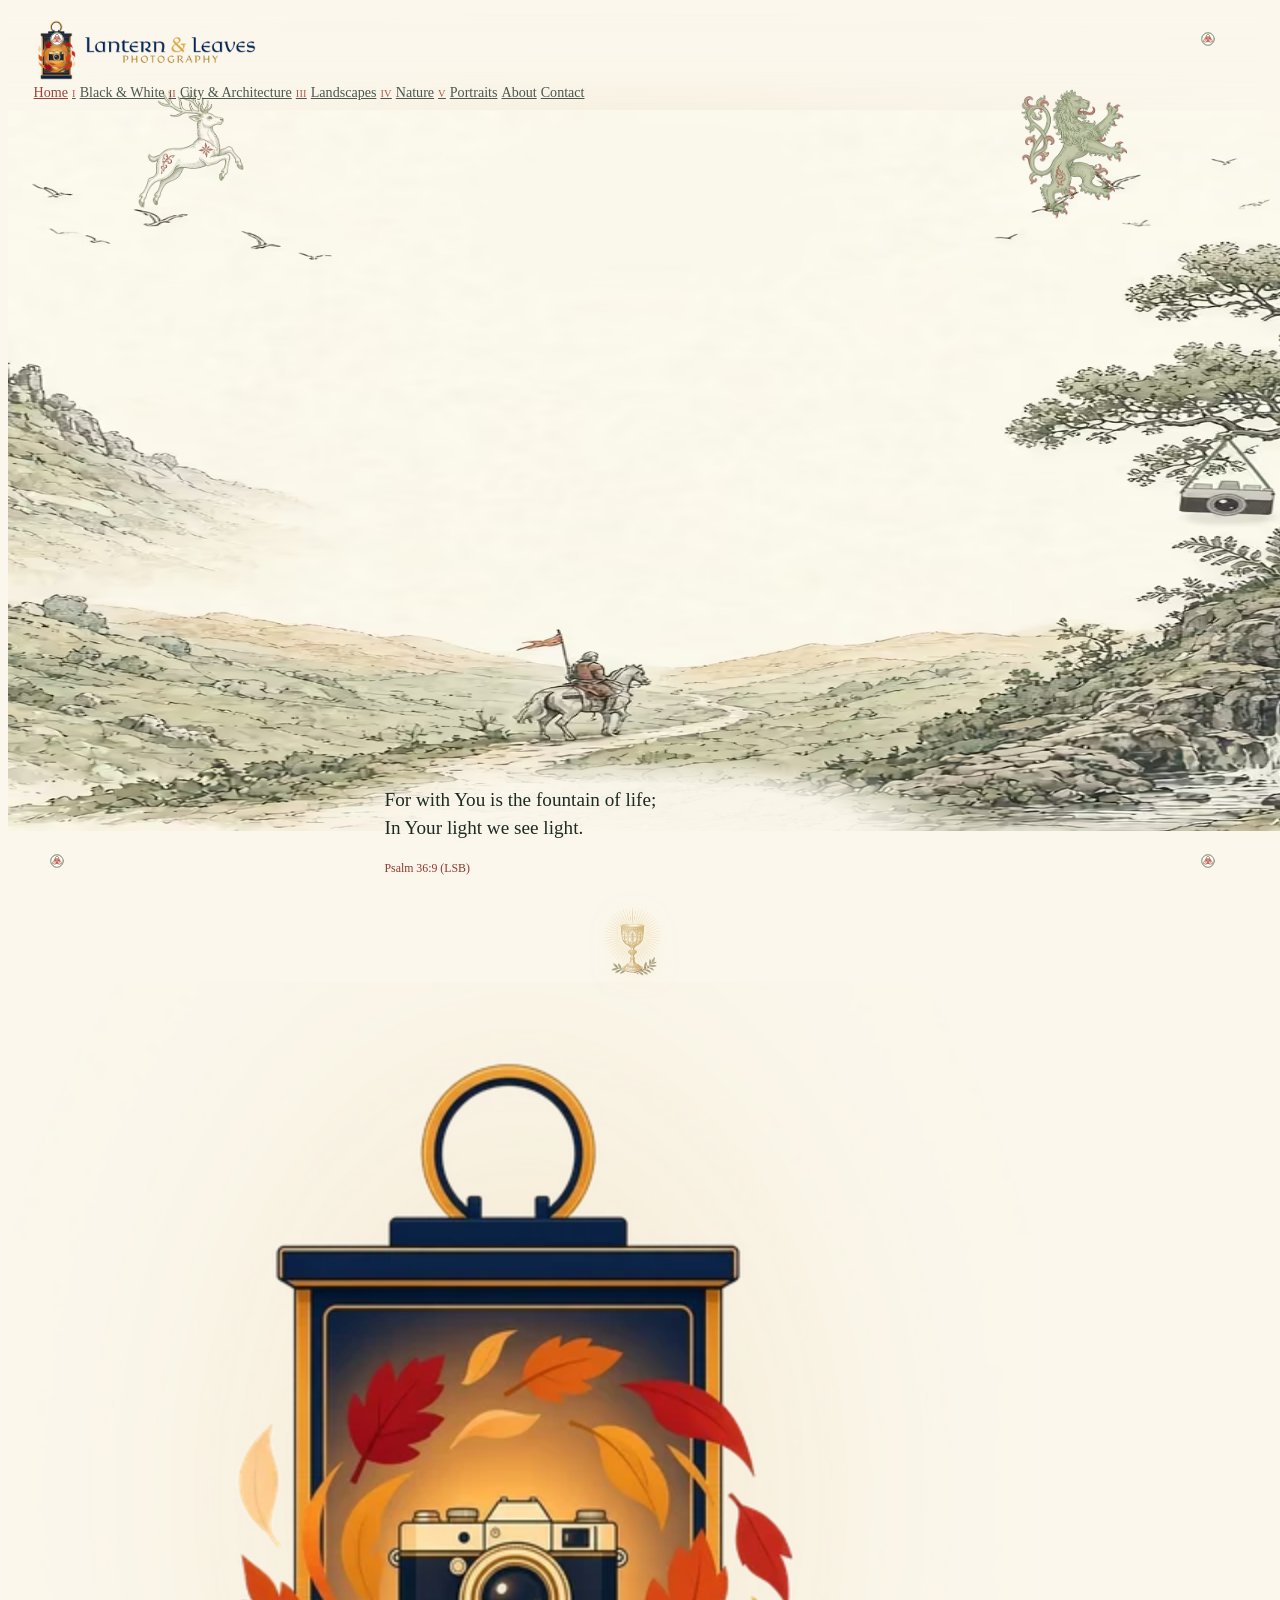
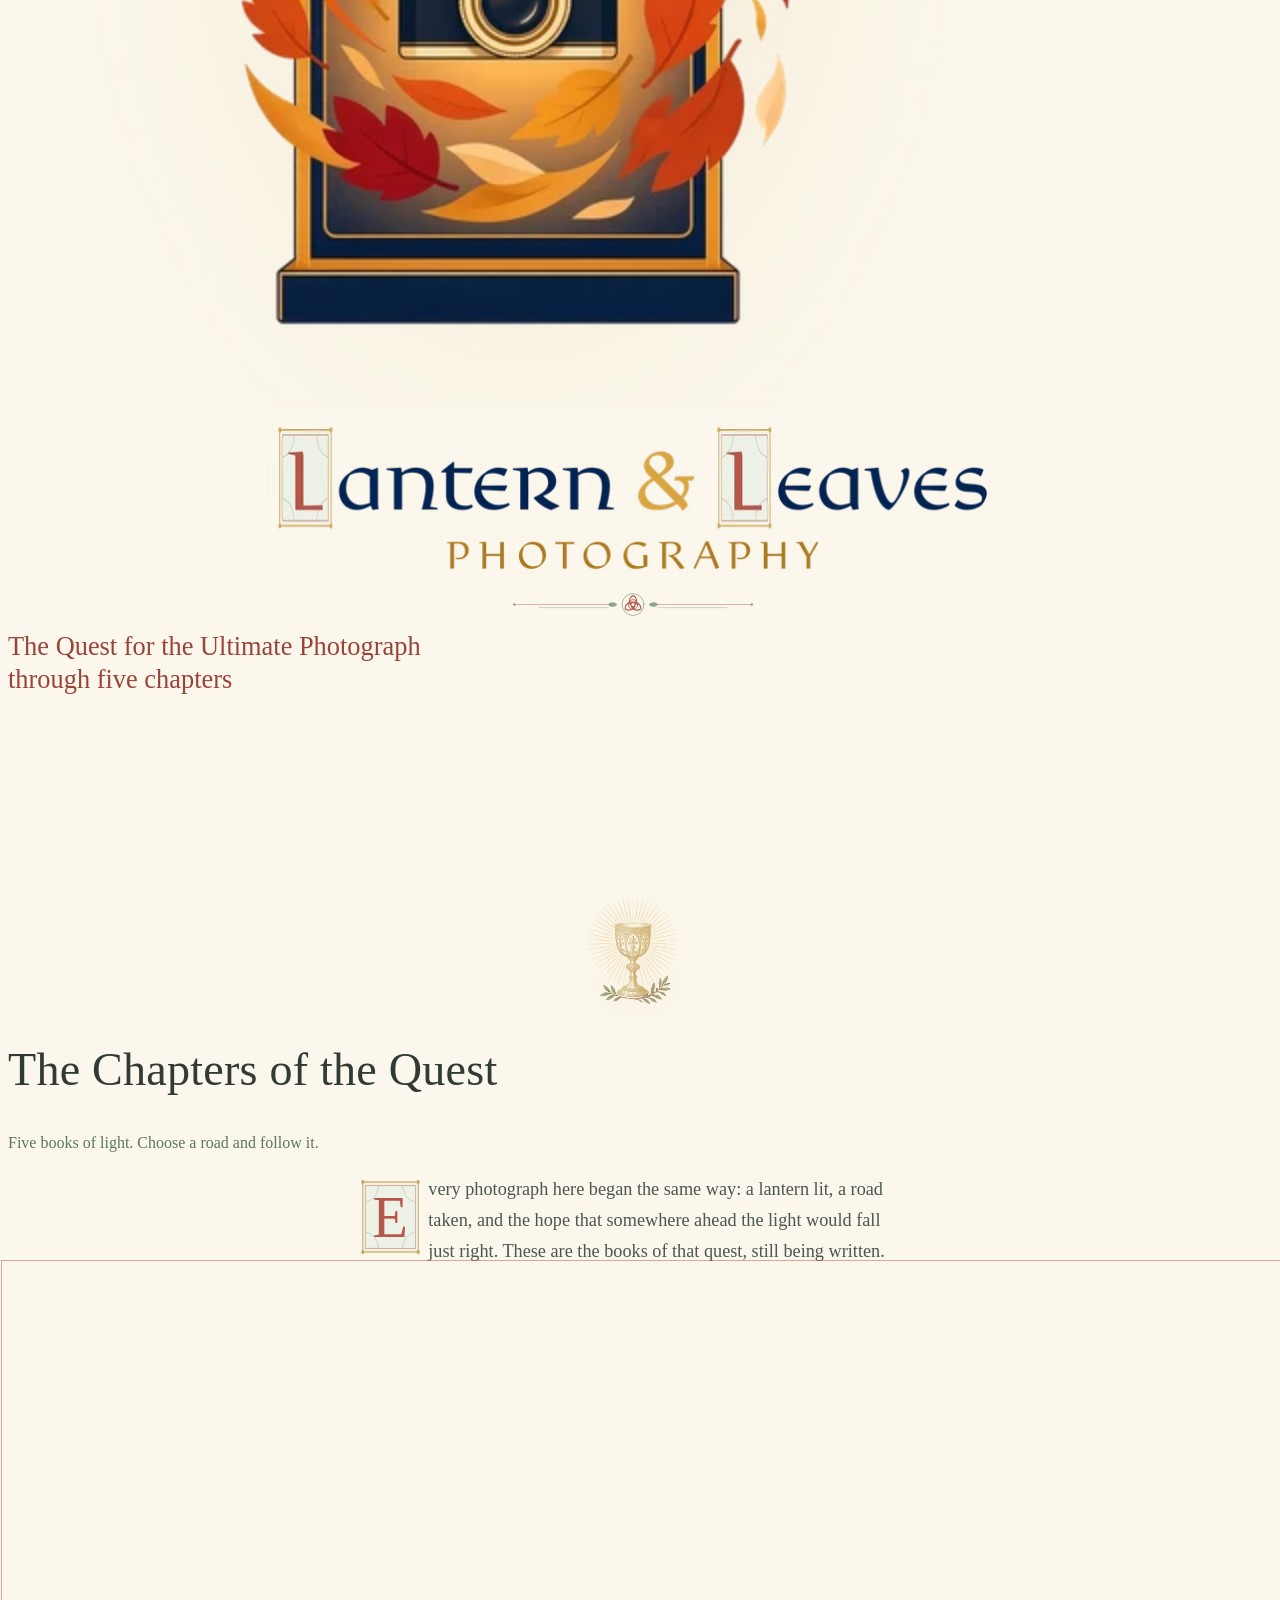
==== commit 5d7ec54c: "V2 preview: album-title illuminated initials on the two Ls of the centre wordmark; legible hero vers" ====
--- a/index.html
+++ b/index.html
@@ -64,10 +64,9 @@
       <div class="hero-content">
         <img class="hero-grail" src="images/v2/grail-200.webp" srcset="images/v2/grail-200.webp 169w, images/v2/grail.webp 270w" sizes="66px" alt="" width="169" height="200" aria-hidden="true">
         <picture class="hero-badge" aria-hidden="true"><source type="image/webp" srcset="assets/brand/v2/mark-hero-glow-512.webp 512w, assets/brand/v2/mark-hero-glow-1024.webp 1024w" sizes="(min-width: 1381px) 174px, (min-width: 913px) 12.6vw, 115px"><img class="hero-badge-img" src="assets/brand/v2/mark-hero-glow-1024.png" srcset="assets/brand/v2/mark-hero-glow-512.png 512w, assets/brand/v2/mark-hero-glow-1024.png 1024w" sizes="(min-width: 1381px) 174px, (min-width: 913px) 12.6vw, 115px" alt="" width="1024" height="1024" fetchpriority="high"></picture>
-        <h1 class="hero-title hero-title-kit" id="hero-title"><picture class="hero-name hero-wordmark-pic"><source type="image/webp" srcset="assets/brand/v2/wordmark-light-720.webp 720w, assets/brand/v2/wordmark-light-1200.webp 1200w, assets/brand/v2/wordmark-light-1800.webp 1800w, assets/brand/v2/wordmark-light-2228.webp 2228w" sizes="(max-width: 700px) 88vw, min(46rem, 56vw)"><img class="hero-wordmark" src="assets/brand/v2/wordmark-light-1200.png" alt="Lantern &amp; Leaves Photography" width="1200" height="192" fetchpriority="high"></picture></h1>
+        <h1 class="hero-title hero-title-kit" id="hero-title"><picture class="hero-name hero-wordmark-pic"><source type="image/webp" srcset="assets/brand/v2/wordmark-light-initL-720.webp 720w, assets/brand/v2/wordmark-light-initL-1200.webp 1200w, assets/brand/v2/wordmark-light-initL-1800.webp 1800w, assets/brand/v2/wordmark-light-initL-2378.webp 2378w" sizes="(max-width: 700px) 88vw, min(46rem, 56vw)"><img class="hero-wordmark" src="assets/brand/v2/wordmark-light-initL-1200.png" alt="Lantern &amp; Leaves Photography" width="1200" height="252" fetchpriority="high"></picture></h1>
         <img class="hero-rule-knot" src="images/v2/divider-knot.svg" alt="" width="320" height="32">
         <p class="hero-quest">The Quest for the Ultimate Photograph <span class="hero-quest-more">through five chapters</span></p>
-        <p class="hero-tagline tagline">Wanderings in light and leaf</p>
         <div class="hq-line" aria-label="Verses and quotes"><blockquote class="hq-item"></blockquote></div>
       </div>
       <aside class="hq-side hq-left" aria-label="Bible verses"><blockquote class="hq-item"></blockquote></aside>
--- a/css/v2.css
+++ b/css/v2.css
@@ -630,3 +630,22 @@
   filter: drop-shadow(0 0 14px rgba(251, 247, 236, 0.95)) drop-shadow(0 0 4px rgba(251, 247, 236, 0.9));
 }
 @media (max-width: 700px) { .hero-wordmark { width: 88vw; max-width: 26rem; } }
+
+/* ---------- Hero verse: legible ink on a soft vellum glow (AA contrast over the drawing) ---------- */
+.hero .hq-line { isolation: isolate; }
+.hero .hq-line::before {
+  content: "";
+  position: absolute;
+  inset: -1.1rem -3.5rem -0.9rem;
+  z-index: -1;
+  pointer-events: none;
+  background: radial-gradient(ellipse 50% 50% at 50% 50%, rgba(251, 247, 236, 0.97) 0%, rgba(251, 247, 236, 0.95) 62%, rgba(251, 247, 236, 0.6) 82%, rgba(251, 247, 236, 0) 100%);
+}
+.hero .hq-item { text-shadow: 0 0 10px rgba(251, 247, 236, 0.95), 0 0 3px rgba(251, 247, 236, 0.95); }
+.hero .hq-line .hq-text { color: #1d2a22; font-size: 1.2rem; }
+.hero .hq-line .hq-ref { color: #8f3a2f; font-size: 0.74rem; }
+@media (max-width: 700px) {
+  .hero .hq-line { position: relative; }   /* keep the vellum glow on the verse, not across the whole hero */
+  .hero .hq-line::before { inset: -0.8rem -1rem -0.6rem; }
+  .hero .hq-line .hq-text { font-size: 1.2rem; }
+}
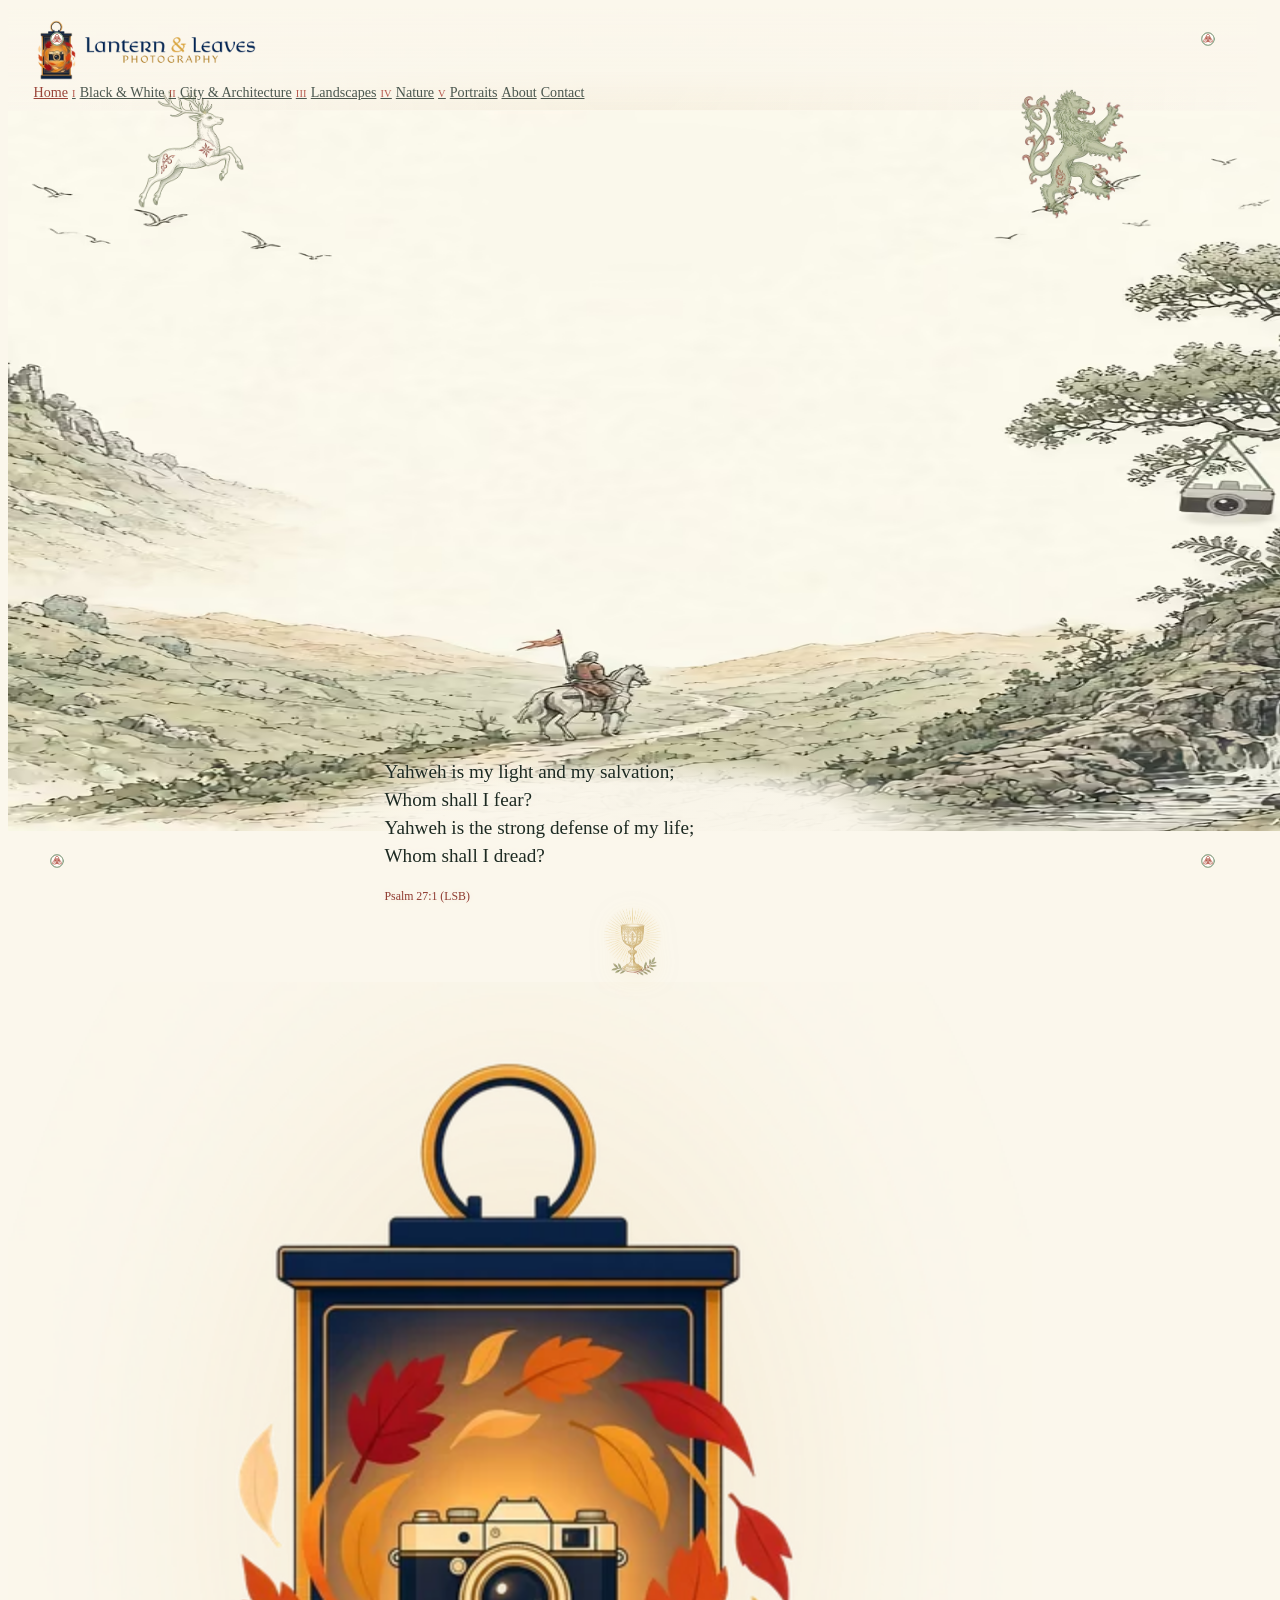
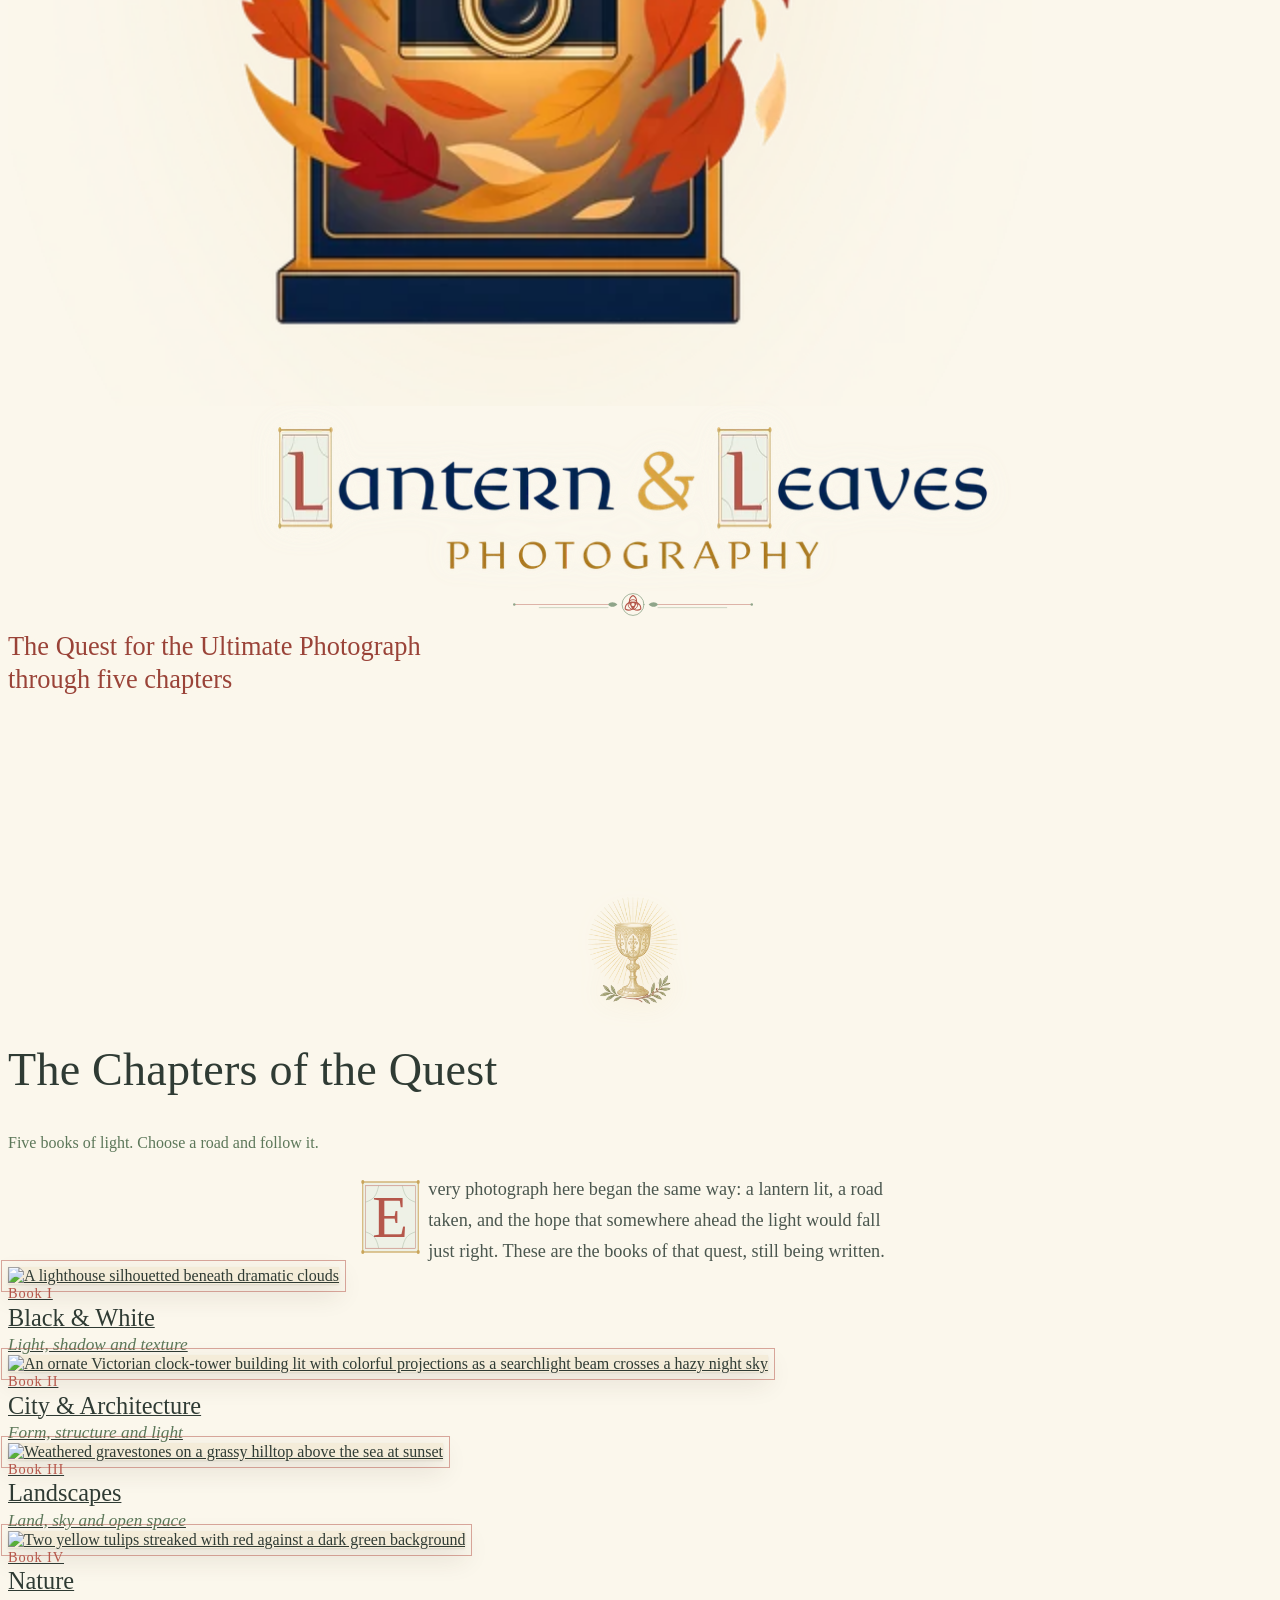
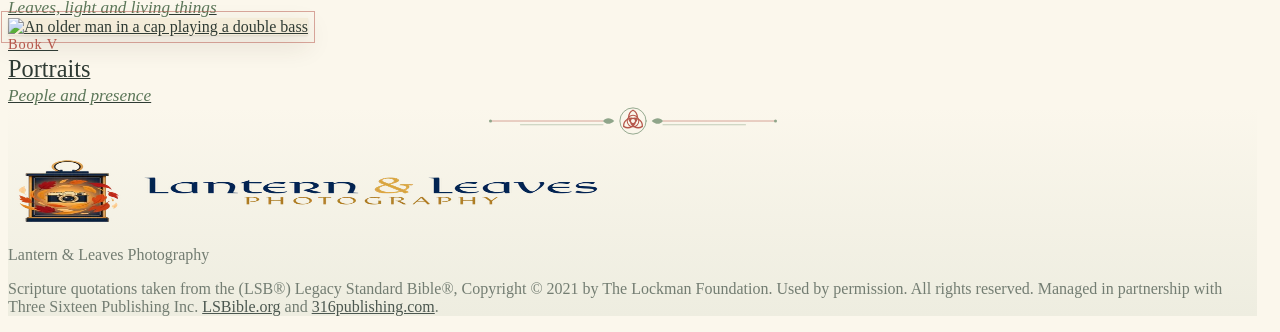
==== commit ebda8473: "Gallery scan: add two Landscapes (_MG_9840-Edit, _MG_9921-Edit), two Nature (_MG_9668-Edit, _MG_9672" ====
--- a/index.html
+++ b/index.html
@@ -139,7 +139,7 @@
         </div>
       </div>
     </section>
-    <script type="application/json" id="portal-data">{"black-white":[{"k":"images/black-white/bw-01","w":600,"h":384,"a":"Floodlit abbey ruins beneath a moonlit night sky","x":true},{"k":"images/black-white/bw-02","w":600,"h":787,"a":"A bare tree standing alone in a misty field","x":true},{"k":"images/black-white/bw-03","w":600,"h":453,"a":"A line of riders in hunting jackets and helmets on horseback","x":true},{"k":"images/black-white/bw-04","w":600,"h":501,"a":"A white horse with a braided mane and bridle against a black background","x":true},{"k":"images/black-white/bw-05","w":600,"h":364,"a":"Sheep grazing in a valley below rugged hills under heavy cloud","x":true},{"k":"images/black-white/bw-06","w":600,"h":382,"a":"A photographer in a ruined stone cloister lit by low sunlight","x":true},{"k":"images/black-white/bw-07","w":600,"h":363,"a":"Abbey ruins and a tall tower lit by beams of light at night","x":true},{"k":"images/black-white/bw-08","w":600,"h":407,"a":"A lighthouse silhouetted beneath dramatic clouds","x":true},{"k":"images/black-white/bw-09","w":600,"h":459,"a":"Rocks in a calm lake below a steep mountainside under cloud","x":true},{"k":"images/black-white/bw-10","w":600,"h":399,"a":"An abbey ruin and bare trees reflected in still water on a misty day","x":true},{"k":"images/black-white/bw-11","w":600,"h":385,"a":"Rugged mountain peaks under a dark, stormy sky","x":true},{"k":"images/black-white/bw-12","w":600,"h":352,"a":"A horse and rider clearing a show-jumping fence in an arena","x":true},{"k":"images/black-white/bw-13","w":600,"h":434,"a":"Close view of a horse's head, its rider blurred with motion","x":true},{"k":"images/black-white/bw-14","w":600,"h":351,"a":"A small castle on a rocky rise under billowing clouds","x":true},{"k":"images/black-white/bw-15","w":600,"h":407,"a":"A single tulip bloom on a curved stem against black","x":true},{"k":"images/black-white/bw-16","w":600,"h":808,"a":"An old-fashioned street lamp glowing in fog at night","x":true},{"k":"images/black-white/bw-17","w":600,"h":340,"a":"A footbridge fading into mist above dark water","x":true},{"k":"images/black-white/bw-18","w":600,"h":413,"a":"A spreading tree in silhouette with animals grazing beyond","x":true},{"k":"images/black-white/bw-19","w":600,"h":418,"a":"A horse grazing in a field, its mane falling forward","x":true},{"k":"images/black-white/bw-20","w":600,"h":356,"a":"A castle on a distant hill above a rocky shore under bright clouds","x":true},{"k":"images/black-white/bw-21","w":600,"h":376,"a":"A red maple leaf on a wooden bench, the rest of the scene in black and white","x":true},{"k":"images/black-white/bw-22","w":600,"h":843,"a":"Two young riders in show jackets on horseback in a field","x":true},{"k":"images/black-white/bw-23","w":600,"h":418,"a":"Castle ruins on a hilltop above fields and a dry stone wall","x":true},{"k":"images/black-white/bw-24","w":600,"h":467,"a":"A rider on a white horse against a dark background","x":true},{"k":"images/black-white/bw-25","w":600,"h":312,"a":"Mountains rising beyond a still lake under heavy cloud","x":true},{"k":"images/black-white/bw-26","w":600,"h":864,"a":"A statue of embracing figures seen through misted glass","x":true},{"k":"images/black-white/bw-27","w":600,"h":916,"a":"Tall windows of a modern glass interior with a chandelier","x":true},{"k":"images/black-white/bw-28","w":600,"h":457,"a":"A horse with a long flowing mane and a white blaze","x":true},{"k":"images/black-white/bw-29","w":600,"h":852,"a":"A vaulted stone archway receding into darkness","x":true},{"k":"images/black-white/bw-30","w":600,"h":840,"a":"Street lamps glowing along a misty paved path at night","x":true},{"k":"images/black-white/bw-32","w":600,"h":364,"a":"Round hay bales in a mown field under a cloudy sky","x":true},{"k":"images/black-white/bw-33","w":600,"h":778,"a":"A lamp post glowing in fog among trees at night, in warm tones","x":true},{"k":"images/black-white/bw-34","w":600,"h":376,"a":"Abbey ruins lit at night, with people silhouetted in front","x":true},{"k":"images/black-white/bw-35","w":600,"h":397,"a":"A grassy meadow before a dark wooded hillside","x":true},{"k":"images/black-white/bw-36","w":600,"h":413,"a":"A silhouetted tree with animals grazing in the misty distance","x":true},{"k":"images/black-white/bw-37","w":600,"h":878,"a":"A daisy-like flower seen from below against a dark background","x":true},{"k":"images/black-white/bw-38","w":600,"h":861,"a":"A white flower and its stem against a dark background","x":true},{"k":"images/black-white/bw-39","w":600,"h":374,"a":"A reedy pond with trees and a church spire in the distance","x":true},{"k":"images/black-white/bw-40","w":600,"h":284,"a":"A row of bare trees across a snowy field","x":true},{"k":"images/black-white/bw-41","w":600,"h":371,"a":"Two wedding rings resting on an open book","x":true},{"k":"images/black-white/bw-42","w":600,"h":340,"a":"An old stone barn among bare trees behind a mossy wall","x":true},{"k":"images/black-white/bw-43","w":600,"h":311,"a":"Waves washing over flat rocks along a coastline","x":true},{"k":"images/black-white/bw-44","w":600,"h":418,"a":"A ruined abbey and its tower lit against the night","x":true},{"k":"images/black-white/bw-45","w":600,"h":862,"a":"A dense stand of slender birch trees","x":true},{"k":"images/black-white/bw-46","w":600,"h":811,"a":"A single cosmos flower against a dark background","x":true},{"k":"images/black-white/bw-47","w":600,"h":831,"a":"A bare twig holding one pale leaf against a soft sky","x":true},{"k":"images/black-white/bw-48","w":600,"h":418,"a":"Bare trees and distant figures on a snowy field in fog","x":true},{"k":"images/black-white/bw-49","w":600,"h":788,"a":"A swan on dark water below a lamp-lit bridge at night","x":true}],"city-architecture":[{"k":"images/city-architecture/img-0807","w":600,"h":464,"a":"An art gallery shopfront at night with paintings in the windows","x":true},{"k":"images/city-architecture/img-1101","w":600,"h":464,"a":"A lit Christmas tree in a cobbled square before ornate old buildings at night","x":true},{"k":"images/city-architecture/img-1131","w":600,"h":776,"a":"People with red and blue umbrellas on a wet cobbled street below a spired tower at dusk","x":true},{"k":"images/city-architecture/storypost","w":600,"h":861,"a":"People blurred in motion on escalators and stairs in a modern building","x":true},{"k":"images/city-architecture/mg-4445","w":600,"h":418,"a":"Abbey ruins lit by colored floodlights at night","x":true},{"k":"images/city-architecture/img-1837","w":600,"h":464,"a":"Rows of bicycles parked close together","x":true},{"k":"images/city-architecture/img-2014","w":600,"h":776,"a":"A bronze statue of a seated robed figure before a Gothic cathedral","x":true},{"k":"images/city-architecture/pano2","w":600,"h":241,"a":"A red telephone box and a bench among snow-covered trees","x":true},{"k":"images/city-architecture/paris2006-086-dxo-raw","w":600,"h":418,"a":"People at a railing with a coin-operated telescope overlooking a city","x":true},{"k":"images/city-architecture/studleyroyalpanocropped1-edit","w":600,"h":201,"a":"A small classical temple beyond lawns and a still pond in woodland","x":true},{"k":"images/city-architecture/mg-5027","w":600,"h":418,"a":"Terracotta flower pots stacked on a shelf above garlands of dried flowers","x":true},{"k":"images/city-architecture/mg-5031","w":600,"h":418,"a":"Old garden tools, dried herbs and a woven basket on a blue wooden wall","x":true},{"k":"images/city-architecture/mjb0320","w":600,"h":418,"a":"A footbridge at night with streaks of colored light","x":true},{"k":"images/city-architecture/img-0792","w":600,"h":464,"a":"A weathered bronze statue of a naval officer in a peaked cap before the masts of a gray warship under blue sky","x":true},{"k":"images/city-architecture/img-1357","w":600,"h":395,"a":"A hand reaching toward a curved, richly illustrated history chart of ancient empires","x":true},{"k":"images/city-architecture/img-1401","w":600,"h":776,"a":"The towering curved wooden bow of a great ship against a blue sky with wisps of cloud","x":true},{"k":"images/city-architecture/img-5340","w":600,"h":776,"a":"A glowing amber lantern on a white wall beside an arched red door and a brass handrail","x":true},{"k":"images/city-architecture/img-0043-edit","w":600,"h":436,"a":"A curved shop front at night, its windows dressed with wreaths and framed displays around a lantern-lit doorway","x":true},{"k":"images/city-architecture/img-5583","w":600,"h":464,"a":"Two figures in silhouette beside a glowing pillar of projected words, casting radiating shadows at night","x":true},{"k":"images/city-architecture/img-6311-edit","w":600,"h":575,"a":"Three people with umbrellas, two in a flag pattern, looking through ornate iron railings at a grand stone building in the rain","x":true},{"k":"images/city-architecture/img-8643-edit","w":600,"h":464,"a":"A giant sculpted horse head of steel plates gleaming against a deep blue sky","x":true},{"k":"images/city-architecture/img-8657-edit","w":600,"h":776,"a":"Tall arched windows of leaded glass above an altar in a warm ochre church interior","x":true},{"k":"images/city-architecture/mg-4642","w":600,"h":472,"a":"An ornate Victorian clock-tower building lit with colorful projections as a searchlight beam crosses a hazy night sky","x":true},{"k":"images/city-architecture/img-0984-edit","w":600,"h":418,"a":"The crowned top of a red telephone box before the pinnacled towers of a Gothic cathedral","x":true},{"k":"images/city-architecture/img-2401-edit","w":600,"h":464,"a":"Soaring stained-glass windows beneath a ribbed vaulted ceiling in a Gothic chapter house","x":true},{"k":"images/city-architecture/img-3119-edit","w":600,"h":776,"a":"Flying buttresses and carved pinnacles leading to a Gothic cathedral tower under stormy clouds","x":true}],"landscapes":[{"k":"images/landscapes/img-2691","w":600,"h":464,"a":"Weathered gravestones on a grassy hilltop above the sea at sunset","x":true},{"k":"images/landscapes/img-4567","w":600,"h":365,"a":"A sailboat in choppy turquoise water near a lighthouse and palm trees","x":true},{"k":"images/landscapes/fb-556583759","w":600,"h":415,"a":"Bare trees and an abbey ruin reflected in a river on a misty morning","x":true},{"k":"images/landscapes/morning-glory","w":600,"h":407,"a":"A lighthouse beneath a vivid pink and purple sky","x":true},{"k":"images/landscapes/studly-royal-summer","w":600,"h":201,"a":"A classical temple on a green lawn beside a pond and woodland","x":true},{"k":"images/landscapes/whitby-evening-tide","w":600,"h":328,"a":"Waves rolling in below dark cliffs under an evening sky","x":true},{"k":"images/landscapes/whitby-evening","w":600,"h":281,"a":"A long pier with a small lighthouse reaching into a calm blue sea","x":true},{"k":"images/landscapes/whitby-harbor-2","w":600,"h":418,"a":"Hillside houses and a lit church above a harbor at dusk","x":true},{"k":"images/landscapes/whitby-harbor","w":600,"h":418,"a":"Waterfront houses lit at dusk across a calm harbor","x":true},{"k":"images/landscapes/mg-6409-edit","w":600,"h":418,"a":"An abbey ruin and trees reflected in a still river on a clear morning","x":true},{"k":"images/landscapes/mg-6700","w":600,"h":418,"a":"A sheep and lamb on a grassy headland with castle ruins in the distance","x":true},{"k":"images/landscapes/mg-2709-dxo-raw","w":600,"h":418,"a":"A gorse-covered hillside and rocky outcrops beside a winding path","x":true},{"k":"images/landscapes/img-2827-edit","w":600,"h":440,"a":"A lone slender tree growing from weathered gritstone rock formations, with small figures on the rocks, in black and white","x":true},{"k":"images/landscapes/mg-0813-edit","w":600,"h":372,"a":"A kite flying over a family on a wide golden sand dune beneath a blue sky and a dark cloud","x":true},{"k":"images/landscapes/mg-5237","w":600,"h":418,"a":"Frost-covered trees along the bank of a still winter lake under a pale sky","x":true}],"nature":[{"k":"images/nature/autumn-light","w":600,"h":375,"a":"Yellow autumn leaves on a branch glowing in sunlight","x":true},{"k":"images/nature/catching-the-light","w":600,"h":861,"a":"A single yellow leaf on a twig against a soft blue background","x":true},{"k":"images/nature/horse-and-sun","w":600,"h":864,"a":"Close view of a chestnut horse's face in warm sunlight","x":true},{"k":"images/nature/mg-7584-edit","w":600,"h":819,"a":"A chestnut horse looking over a dry stone wall","x":true},{"k":"images/nature/mg-3378-dxo-raw","w":600,"h":418,"a":"Close view of an orange lily with dark stamens","x":true},{"k":"images/nature/mg-3411","w":600,"h":869,"a":"A pale yellow daisy with a purple center","x":true},{"k":"images/nature/mg-6767","w":600,"h":861,"a":"Two yellow tulips streaked with red against a dark green background","x":true},{"k":"images/nature/mg-6775","w":600,"h":861,"a":"Two yellow tulips with red streaks against a soft background","x":true},{"k":"images/nature/mg-6776-edit","w":600,"h":835,"a":"An orange tulip among pink and orange blooms","x":true},{"k":"images/nature/mg-6778-edit-edit","w":600,"h":743,"a":"Deep pink tulips on tall green stems","x":true},{"k":"images/nature/mg-6779","w":600,"h":861,"a":"Two pink tulips on slender stems","x":true},{"k":"images/nature/mg-3436-dxo-raw","w":600,"h":418,"a":"Close view of pink orchid blossoms","x":true},{"k":"images/nature/mg-4933","w":600,"h":861,"a":"Purple crocus flowers in a pot of gravel","x":true},{"k":"images/nature/mg-5198-edit","w":600,"h":832,"a":"A yellow leaf on a bare twig against a pale, glowing background","x":true},{"k":"images/nature/mg-5204-edit","w":600,"h":861,"a":"A yellow leaf hanging from a twig against a blue sky","x":true},{"k":"images/nature/mg-6772","w":600,"h":808,"a":"Three white tulips against a soft brown background","x":true},{"k":"images/nature/mg-7217-edit","w":600,"h":861,"a":"A rider in a tweed jacket on a white horse in a show ring","x":true},{"k":"images/nature/mg-7232","w":600,"h":418,"a":"A white horse and handlers in a show ring, with onlookers behind","x":true},{"k":"images/nature/mg-7250","w":600,"h":418,"a":"A dapple-grey horse led by handlers in country show clothes","x":true},{"k":"images/nature/mg-7913-edit","w":600,"h":369,"a":"Two horses touching noses across a dry stone wall","x":true},{"k":"images/nature/img-8898-edit","w":600,"h":464,"a":"Long-haired shaggy cattle grazing in a green pasture below autumn trees and a rocky hill","x":true}],"portraits":[{"k":"images/portraits/img-0870","w":600,"h":488,"a":"An older man in a straw hat painting at an easel by the sea","x":true},{"k":"images/portraits/fb-36451459","w":600,"h":874,"a":"An older man in a cap playing a double bass","x":true},{"k":"images/portraits/ally","w":600,"h":418,"a":"A young woman with long wavy blonde hair, eyes lowered","x":true},{"k":"images/portraits/summer-eve","w":600,"h":814,"a":"A young woman in a floral dress standing in a stone archway","x":true},{"k":"images/portraits/edit3","w":600,"h":418,"a":"A young woman with fair hair looking over her shoulder","x":true},{"k":"images/portraits/img-4702","w":600,"h":464,"a":"A smiling woman with windswept hair before a ruined stone tower, in a vintage tintype style","x":true},{"k":"images/portraits/img-2904-edit","w":600,"h":432,"a":"A young man leaping between huge mossy boulders against a cloudy sky","x":true},{"k":"images/portraits/mg-0282-edit-edit","w":600,"h":861,"a":"A woman with swept-up blonde hair in a dark dress and wide gold belt, lit in teal and rose","x":true},{"k":"images/portraits/mg-02482","w":600,"h":837,"a":"A woman with pale blonde hair and blue eyes glancing over her shoulder against a black background","x":true},{"k":"images/portraits/sammi1noframe","w":600,"h":788,"a":"A close black-and-white portrait of a freckled girl, half her face hidden, gazing at the camera","x":true},{"k":"images/portraits/mjb0445","w":600,"h":418,"a":"A reddish-brown curly-coated dog resting in a gray cushioned bed, looking toward the camera","x":true},{"k":"images/portraits/mjb0965-2-edit-topaz-sharpen-auto-denoise-edit","w":600,"h":758,"a":"A blonde bride in a short white dress sits in a patterned armchair holding a bouquet, in a soft hazy light","x":true},{"k":"images/portraits/mjb0974-2-edit","w":600,"h":418,"a":"A smiling blonde bride in a veil looks back over her shoulder against a warm rose-colored backdrop, a lantern tattoo visible on her arm","x":true},{"k":"images/portraits/mg-0246-edit-edit","w":600,"h":861,"a":"A close portrait of a blonde woman with blue-green eyes and a soft, painterly glow","x":true}]}</script>
+    <script type="application/json" id="portal-data">{"black-white":[{"k":"images/black-white/bw-01","w":600,"h":384,"a":"Floodlit abbey ruins beneath a moonlit night sky","x":true},{"k":"images/black-white/bw-02","w":600,"h":787,"a":"A bare tree standing alone in a misty field","x":true},{"k":"images/black-white/bw-03","w":600,"h":453,"a":"A line of riders in hunting jackets and helmets on horseback","x":true},{"k":"images/black-white/bw-04","w":600,"h":501,"a":"A white horse with a braided mane and bridle against a black background","x":true},{"k":"images/black-white/bw-05","w":600,"h":364,"a":"Sheep grazing in a valley below rugged hills under heavy cloud","x":true},{"k":"images/black-white/bw-06","w":600,"h":382,"a":"A photographer in a ruined stone cloister lit by low sunlight","x":true},{"k":"images/black-white/bw-07","w":600,"h":363,"a":"Abbey ruins and a tall tower lit by beams of light at night","x":true},{"k":"images/black-white/bw-08","w":600,"h":407,"a":"A lighthouse silhouetted beneath dramatic clouds","x":true},{"k":"images/black-white/bw-09","w":600,"h":459,"a":"Rocks in a calm lake below a steep mountainside under cloud","x":true},{"k":"images/black-white/bw-10","w":600,"h":399,"a":"An abbey ruin and bare trees reflected in still water on a misty day","x":true},{"k":"images/black-white/bw-11","w":600,"h":385,"a":"Rugged mountain peaks under a dark, stormy sky","x":true},{"k":"images/black-white/bw-12","w":600,"h":352,"a":"A horse and rider clearing a show-jumping fence in an arena","x":true},{"k":"images/black-white/bw-13","w":600,"h":434,"a":"Close view of a horse's head, its rider blurred with motion","x":true},{"k":"images/black-white/bw-14","w":600,"h":351,"a":"A small castle on a rocky rise under billowing clouds","x":true},{"k":"images/black-white/bw-15","w":600,"h":407,"a":"A single tulip bloom on a curved stem against black","x":true},{"k":"images/black-white/bw-16","w":600,"h":808,"a":"An old-fashioned street lamp glowing in fog at night","x":true},{"k":"images/black-white/bw-17","w":600,"h":340,"a":"A footbridge fading into mist above dark water","x":true},{"k":"images/black-white/bw-18","w":600,"h":413,"a":"A spreading tree in silhouette with animals grazing beyond","x":true},{"k":"images/black-white/bw-19","w":600,"h":418,"a":"A horse grazing in a field, its mane falling forward","x":true},{"k":"images/black-white/bw-20","w":600,"h":356,"a":"A castle on a distant hill above a rocky shore under bright clouds","x":true},{"k":"images/black-white/bw-21","w":600,"h":376,"a":"A red maple leaf on a wooden bench, the rest of the scene in black and white","x":true},{"k":"images/black-white/bw-22","w":600,"h":843,"a":"Two young riders in show jackets on horseback in a field","x":true},{"k":"images/black-white/bw-23","w":600,"h":418,"a":"Castle ruins on a hilltop above fields and a dry stone wall","x":true},{"k":"images/black-white/bw-24","w":600,"h":467,"a":"A rider on a white horse against a dark background","x":true},{"k":"images/black-white/bw-25","w":600,"h":312,"a":"Mountains rising beyond a still lake under heavy cloud","x":true},{"k":"images/black-white/bw-26","w":600,"h":864,"a":"A statue of embracing figures seen through misted glass","x":true},{"k":"images/black-white/bw-27","w":600,"h":916,"a":"Tall windows of a modern glass interior with a chandelier","x":true},{"k":"images/black-white/bw-28","w":600,"h":457,"a":"A horse with a long flowing mane and a white blaze","x":true},{"k":"images/black-white/bw-29","w":600,"h":852,"a":"A vaulted stone archway receding into darkness","x":true},{"k":"images/black-white/bw-30","w":600,"h":840,"a":"Street lamps glowing along a misty paved path at night","x":true},{"k":"images/black-white/bw-32","w":600,"h":364,"a":"Round hay bales in a mown field under a cloudy sky","x":true},{"k":"images/black-white/bw-34","w":600,"h":376,"a":"Abbey ruins lit at night, with people silhouetted in front","x":true},{"k":"images/black-white/bw-35","w":600,"h":397,"a":"A grassy meadow before a dark wooded hillside","x":true},{"k":"images/black-white/bw-36","w":600,"h":413,"a":"A silhouetted tree with animals grazing in the misty distance","x":true},{"k":"images/black-white/bw-37","w":600,"h":878,"a":"A daisy-like flower seen from below against a dark background","x":true},{"k":"images/black-white/bw-38","w":600,"h":861,"a":"A white flower and its stem against a dark background","x":true},{"k":"images/black-white/bw-39","w":600,"h":374,"a":"A reedy pond with trees and a church spire in the distance","x":true},{"k":"images/black-white/bw-40","w":600,"h":284,"a":"A row of bare trees across a snowy field","x":true},{"k":"images/black-white/bw-41","w":600,"h":371,"a":"Two wedding rings resting on an open book","x":true},{"k":"images/black-white/bw-42","w":600,"h":340,"a":"An old stone barn among bare trees behind a mossy wall","x":true},{"k":"images/black-white/bw-43","w":600,"h":311,"a":"Waves washing over flat rocks along a coastline","x":true},{"k":"images/black-white/bw-44","w":600,"h":418,"a":"A ruined abbey and its tower lit against the night","x":true},{"k":"images/black-white/bw-45","w":600,"h":862,"a":"A dense stand of slender birch trees","x":true},{"k":"images/black-white/bw-46","w":600,"h":811,"a":"A single cosmos flower against a dark background","x":true},{"k":"images/black-white/bw-47","w":600,"h":831,"a":"A bare twig holding one pale leaf against a soft sky","x":true},{"k":"images/black-white/bw-48","w":600,"h":418,"a":"Bare trees and distant figures on a snowy field in fog","x":true},{"k":"images/black-white/bw-49","w":600,"h":788,"a":"A swan on dark water below a lamp-lit bridge at night","x":true}],"city-architecture":[{"k":"images/city-architecture/img-0807","w":600,"h":464,"a":"An art gallery shopfront at night with paintings in the windows","x":true},{"k":"images/city-architecture/img-1101","w":600,"h":464,"a":"A lit Christmas tree in a cobbled square before ornate old buildings at night","x":true},{"k":"images/city-architecture/img-1131","w":600,"h":776,"a":"People with red and blue umbrellas on a wet cobbled street below a spired tower at dusk","x":true},{"k":"images/city-architecture/storypost","w":600,"h":861,"a":"People blurred in motion on escalators and stairs in a modern building","x":true},{"k":"images/city-architecture/mg-4445","w":600,"h":418,"a":"Abbey ruins lit by colored floodlights at night","x":true},{"k":"images/city-architecture/img-1837","w":600,"h":464,"a":"Rows of bicycles parked close together","x":true},{"k":"images/city-architecture/img-2014","w":600,"h":776,"a":"A bronze statue of a seated robed figure before a Gothic cathedral","x":true},{"k":"images/city-architecture/pano2","w":600,"h":241,"a":"A red telephone box and a bench among snow-covered trees","x":true},{"k":"images/city-architecture/paris2006-086-dxo-raw","w":600,"h":418,"a":"People at a railing with a coin-operated telescope overlooking a city","x":true},{"k":"images/city-architecture/studleyroyalpanocropped1-edit","w":600,"h":201,"a":"A small classical temple beyond lawns and a still pond in woodland","x":true},{"k":"images/city-architecture/mg-5027","w":600,"h":418,"a":"Terracotta flower pots stacked on a shelf above garlands of dried flowers","x":true},{"k":"images/city-architecture/mg-5031","w":600,"h":418,"a":"Old garden tools, dried herbs and a woven basket on a blue wooden wall","x":true},{"k":"images/city-architecture/mjb0320","w":600,"h":418,"a":"A footbridge at night with streaks of colored light","x":true},{"k":"images/city-architecture/img-0792","w":600,"h":464,"a":"A weathered bronze statue of a naval officer in a peaked cap before the masts of a gray warship under blue sky","x":true},{"k":"images/city-architecture/img-1357","w":600,"h":395,"a":"A hand reaching toward a curved, richly illustrated history chart of ancient empires","x":true},{"k":"images/city-architecture/img-1401","w":600,"h":776,"a":"The towering curved wooden bow of a great ship against a blue sky with wisps of cloud","x":true},{"k":"images/city-architecture/img-5340","w":600,"h":776,"a":"A glowing amber lantern on a white wall beside an arched red door and a brass handrail","x":true},{"k":"images/city-architecture/img-0043-edit","w":600,"h":436,"a":"A curved shop front at night, its windows dressed with wreaths and framed displays around a lantern-lit doorway","x":true},{"k":"images/city-architecture/img-5583","w":600,"h":464,"a":"Two figures in silhouette beside a glowing pillar of projected words, casting radiating shadows at night","x":true},{"k":"images/city-architecture/img-6311-edit","w":600,"h":575,"a":"Three people with umbrellas, two in a flag pattern, looking through ornate iron railings at a grand stone building in the rain","x":true},{"k":"images/city-architecture/img-8643-edit","w":600,"h":464,"a":"A giant sculpted horse head of steel plates gleaming against a deep blue sky","x":true},{"k":"images/city-architecture/img-8657-edit","w":600,"h":776,"a":"Tall arched windows of leaded glass above an altar in a warm ochre church interior","x":true},{"k":"images/city-architecture/mg-4642","w":600,"h":472,"a":"An ornate Victorian clock-tower building lit with colorful projections as a searchlight beam crosses a hazy night sky","x":true},{"k":"images/city-architecture/img-0984-edit","w":600,"h":418,"a":"The crowned top of a red telephone box before the pinnacled towers of a Gothic cathedral","x":true},{"k":"images/city-architecture/img-2401-edit","w":600,"h":464,"a":"Soaring stained-glass windows beneath a ribbed vaulted ceiling in a Gothic chapter house","x":true},{"k":"images/city-architecture/img-3119-edit","w":600,"h":776,"a":"Flying buttresses and carved pinnacles leading to a Gothic cathedral tower under stormy clouds","x":true}],"landscapes":[{"k":"images/landscapes/img-2691","w":600,"h":464,"a":"Weathered gravestones on a grassy hilltop above the sea at sunset","x":true},{"k":"images/landscapes/img-4567","w":600,"h":365,"a":"A sailboat in choppy turquoise water near a lighthouse and palm trees","x":true},{"k":"images/landscapes/fb-556583759","w":600,"h":415,"a":"Bare trees and an abbey ruin reflected in a river on a misty morning","x":true},{"k":"images/landscapes/morning-glory","w":600,"h":407,"a":"A lighthouse beneath a vivid pink and purple sky","x":true},{"k":"images/landscapes/studly-royal-summer","w":600,"h":201,"a":"A classical temple on a green lawn beside a pond and woodland","x":true},{"k":"images/landscapes/whitby-evening-tide","w":600,"h":328,"a":"Waves rolling in below dark cliffs under an evening sky","x":true},{"k":"images/landscapes/whitby-evening","w":600,"h":281,"a":"A long pier with a small lighthouse reaching into a calm blue sea","x":true},{"k":"images/landscapes/whitby-harbor-2","w":600,"h":418,"a":"Hillside houses and a lit church above a harbor at dusk","x":true},{"k":"images/landscapes/whitby-harbor","w":600,"h":418,"a":"Waterfront houses lit at dusk across a calm harbor","x":true},{"k":"images/landscapes/mg-6409-edit","w":600,"h":418,"a":"An abbey ruin and trees reflected in a still river on a clear morning","x":true},{"k":"images/landscapes/mg-6700","w":600,"h":418,"a":"A sheep and lamb on a grassy headland with castle ruins in the distance","x":true},{"k":"images/landscapes/mg-2709-dxo-raw","w":600,"h":418,"a":"A gorse-covered hillside and rocky outcrops beside a winding path","x":true},{"k":"images/landscapes/img-2827-edit","w":600,"h":440,"a":"A lone slender tree growing from weathered gritstone rock formations, with small figures on the rocks, in black and white","x":true},{"k":"images/landscapes/mg-0813-edit","w":600,"h":372,"a":"A kite flying over a family on a wide golden sand dune beneath a blue sky and a dark cloud","x":true},{"k":"images/landscapes/mg-5237","w":600,"h":418,"a":"Frost-covered trees along the bank of a still winter lake under a pale sky","x":true},{"k":"images/landscapes/mg-9840-edit","w":600,"h":418,"a":"A leaf-strewn path winding through tall pine trees in warm, muted light","x":true},{"k":"images/landscapes/mg-9921-edit","w":600,"h":418,"a":"Tall dark tree trunks in a dense wood, with pale sunlight glowing between them and fallen branches on the forest floor","x":true}],"nature":[{"k":"images/nature/autumn-light","w":600,"h":375,"a":"Yellow autumn leaves on a branch glowing in sunlight","x":true},{"k":"images/nature/catching-the-light","w":600,"h":861,"a":"A single yellow leaf on a twig against a soft blue background","x":true},{"k":"images/nature/horse-and-sun","w":600,"h":864,"a":"Close view of a chestnut horse's face in warm sunlight","x":true},{"k":"images/nature/mg-7584-edit","w":600,"h":819,"a":"A chestnut horse looking over a dry stone wall","x":true},{"k":"images/nature/mg-3378-dxo-raw","w":600,"h":418,"a":"Close view of an orange lily with dark stamens","x":true},{"k":"images/nature/mg-3411","w":600,"h":869,"a":"A pale yellow daisy with a purple center","x":true},{"k":"images/nature/mg-6767","w":600,"h":861,"a":"Two yellow tulips streaked with red against a dark green background","x":true},{"k":"images/nature/mg-6775","w":600,"h":861,"a":"Two yellow tulips with red streaks against a soft background","x":true},{"k":"images/nature/mg-6776-edit","w":600,"h":835,"a":"An orange tulip among pink and orange blooms","x":true},{"k":"images/nature/mg-6778-edit-edit","w":600,"h":743,"a":"Deep pink tulips on tall green stems","x":true},{"k":"images/nature/mg-6779","w":600,"h":861,"a":"Two pink tulips on slender stems","x":true},{"k":"images/nature/mg-3436-dxo-raw","w":600,"h":418,"a":"Close view of pink orchid blossoms","x":true},{"k":"images/nature/mg-4933","w":600,"h":861,"a":"Purple crocus flowers in a pot of gravel","x":true},{"k":"images/nature/mg-5198-edit","w":600,"h":832,"a":"A yellow leaf on a bare twig against a pale, glowing background","x":true},{"k":"images/nature/mg-5204-edit","w":600,"h":861,"a":"A yellow leaf hanging from a twig against a blue sky","x":true},{"k":"images/nature/mg-6772","w":600,"h":808,"a":"Three white tulips against a soft brown background","x":true},{"k":"images/nature/mg-7217-edit","w":600,"h":861,"a":"A rider in a tweed jacket on a white horse in a show ring","x":true},{"k":"images/nature/mg-7232","w":600,"h":418,"a":"A white horse and handlers in a show ring, with onlookers behind","x":true},{"k":"images/nature/mg-7250","w":600,"h":418,"a":"A dapple-grey horse led by handlers in country show clothes","x":true},{"k":"images/nature/mg-7913-edit","w":600,"h":369,"a":"Two horses touching noses across a dry stone wall","x":true},{"k":"images/nature/img-8898-edit","w":600,"h":464,"a":"Long-haired shaggy cattle grazing in a green pasture below autumn trees and a rocky hill","x":true},{"k":"images/nature/mg-9668-edit","w":600,"h":418,"a":"A dense stand of bright pink cosmos flowers with yellow centers among feathery green foliage, with small white and blue blossoms mixed in","x":true},{"k":"images/nature/mg-9672-edit","w":600,"h":418,"a":"Pale pink cosmos flowers with yellow centers standing among feathery green leaves, with darker pink blooms fading into the background","x":true}],"portraits":[{"k":"images/portraits/img-0870","w":600,"h":488,"a":"An older man in a straw hat painting at an easel by the sea","x":true},{"k":"images/portraits/fb-36451459","w":600,"h":874,"a":"An older man in a cap playing a double bass","x":true},{"k":"images/portraits/ally","w":600,"h":418,"a":"A young woman with long wavy blonde hair, eyes lowered","x":true},{"k":"images/portraits/summer-eve","w":600,"h":814,"a":"A young woman in a floral dress standing in a stone archway","x":true},{"k":"images/portraits/edit3","w":600,"h":418,"a":"A young woman with fair hair looking over her shoulder","x":true},{"k":"images/portraits/img-4702","w":600,"h":464,"a":"A smiling woman with windswept hair before a ruined stone tower, in a vintage tintype style","x":true},{"k":"images/portraits/img-2904-edit","w":600,"h":432,"a":"A young man leaping between huge mossy boulders against a cloudy sky","x":true},{"k":"images/portraits/mg-0282-edit-edit","w":600,"h":861,"a":"A woman with swept-up blonde hair in a dark dress and wide gold belt, lit in teal and rose","x":true},{"k":"images/portraits/mg-02482","w":600,"h":837,"a":"A woman with pale blonde hair and blue eyes glancing over her shoulder against a black background","x":true},{"k":"images/portraits/sammi1noframe","w":600,"h":788,"a":"A close black-and-white portrait of a freckled girl, half her face hidden, gazing at the camera","x":true},{"k":"images/portraits/mjb0445","w":600,"h":418,"a":"A reddish-brown curly-coated dog resting in a gray cushioned bed, looking toward the camera","x":true},{"k":"images/portraits/mjb0965-2-edit-topaz-sharpen-auto-denoise-edit","w":600,"h":758,"a":"A blonde bride in a short white dress sits in a patterned armchair holding a bouquet, in a soft hazy light","x":true},{"k":"images/portraits/mjb0974-2-edit","w":600,"h":418,"a":"A smiling blonde bride in a veil looks back over her shoulder against a warm rose-colored backdrop, a lantern tattoo visible on her arm","x":true},{"k":"images/portraits/mg-0214-edit-edit-edit","w":600,"h":861,"a":"A young woman with a blonde bob and bangs, wearing a brown ribbed tank top, looking slightly to the side in soft, painterly light","x":true}]}</script>
     <script>
     /* Pick one random photo per gallery portal on every load (runs before the lazy images start loading). */
     (function () {
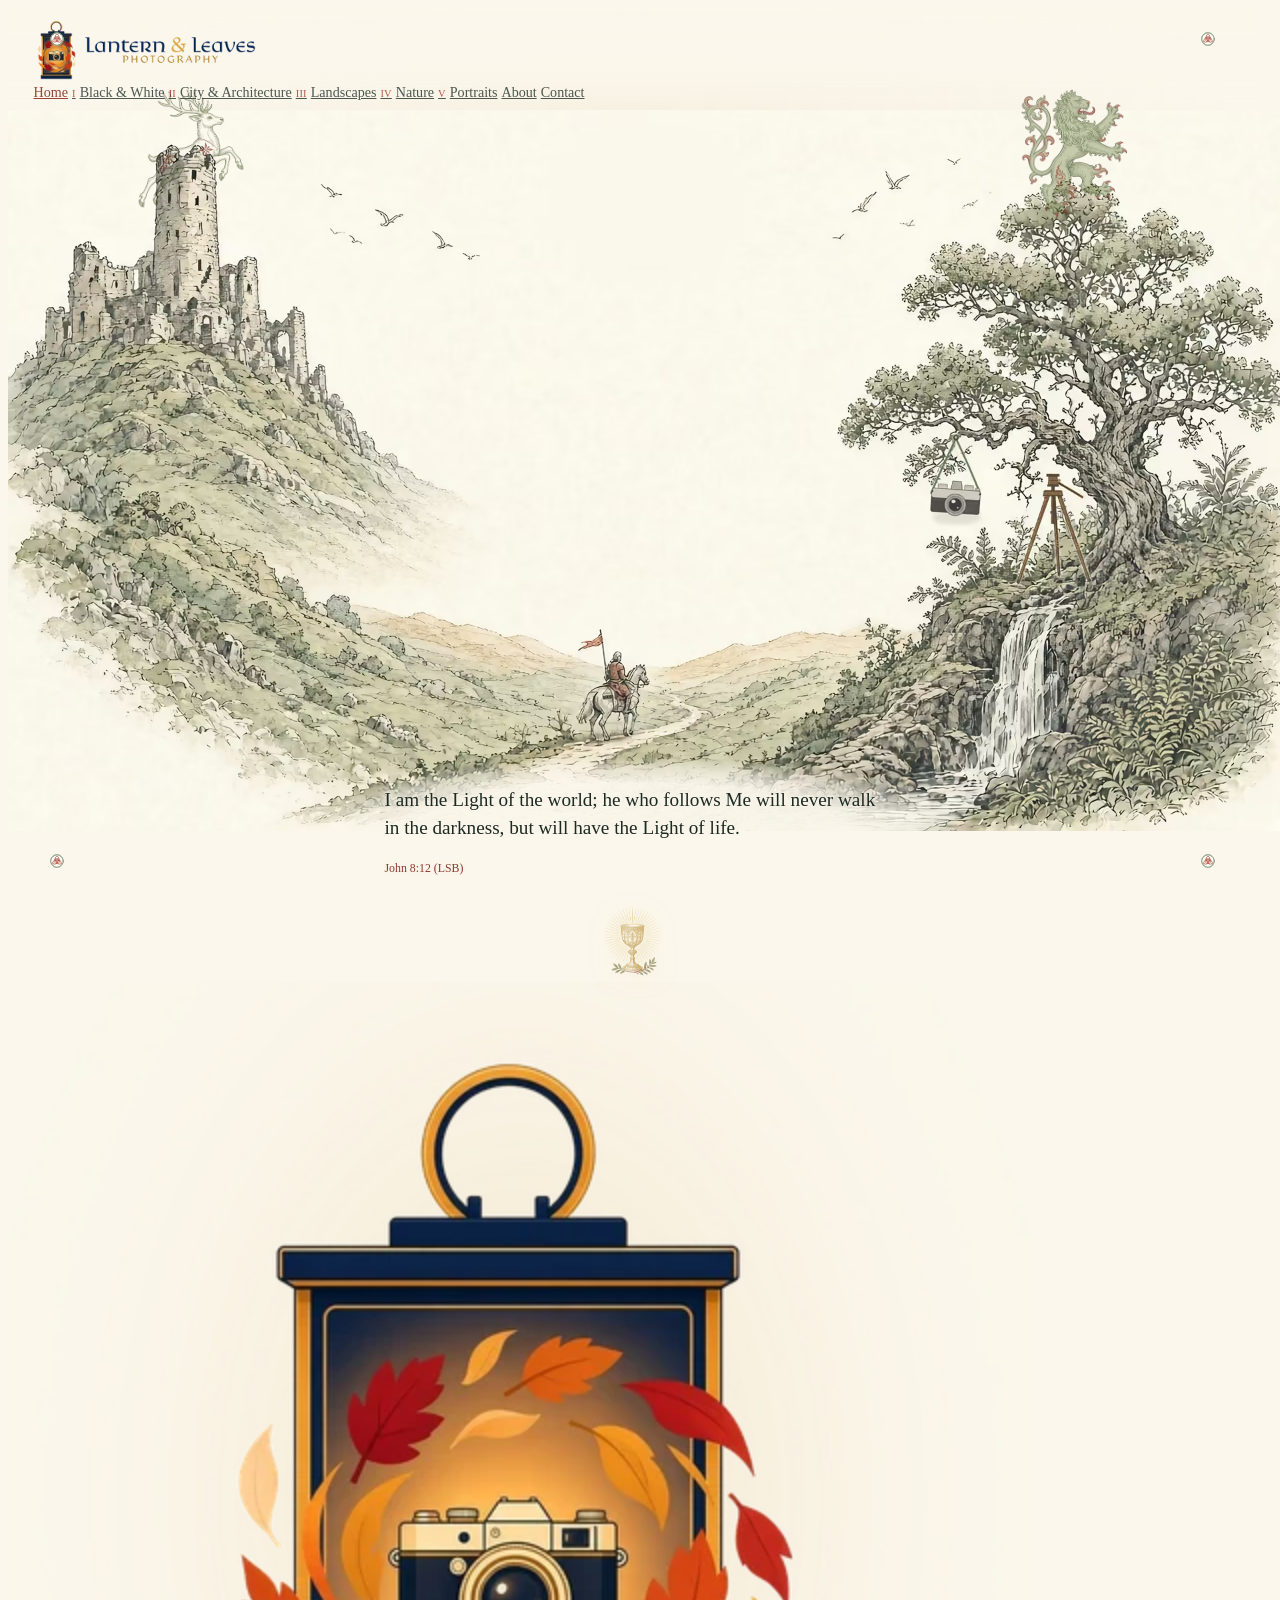
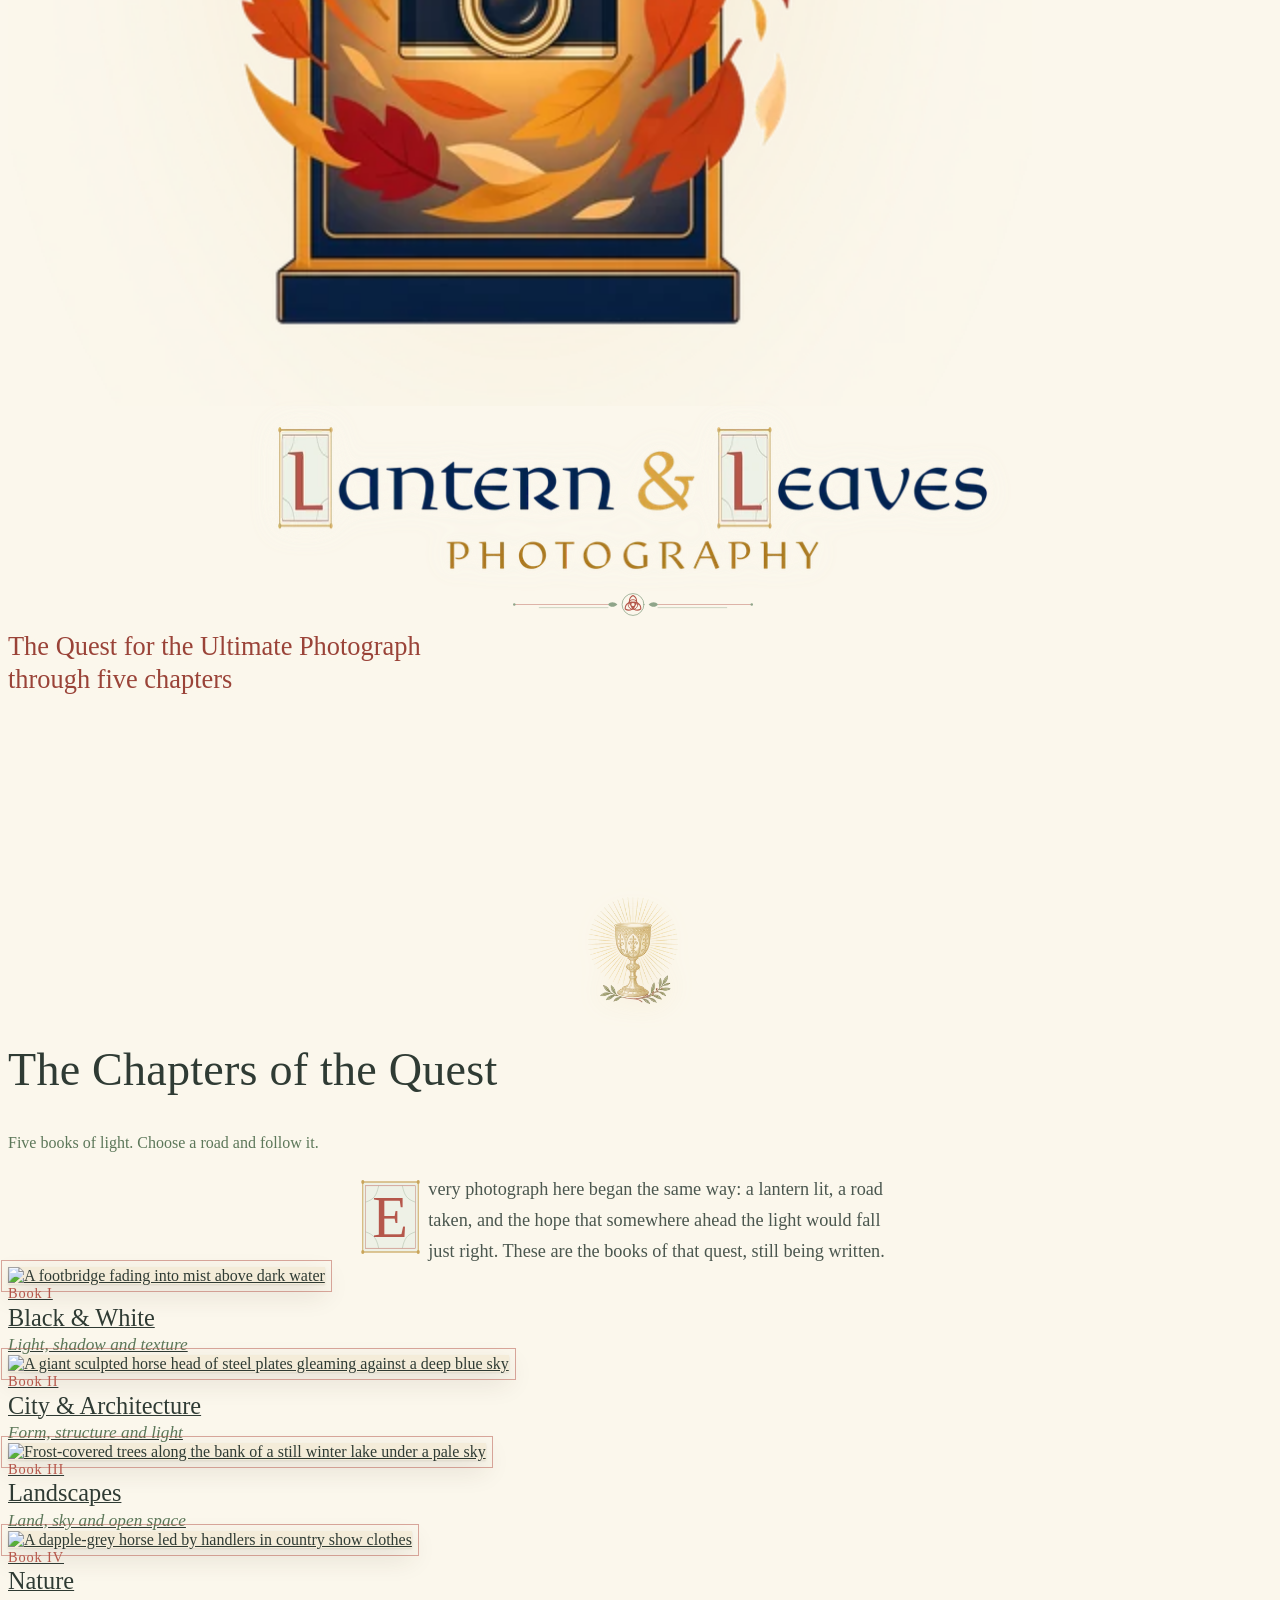
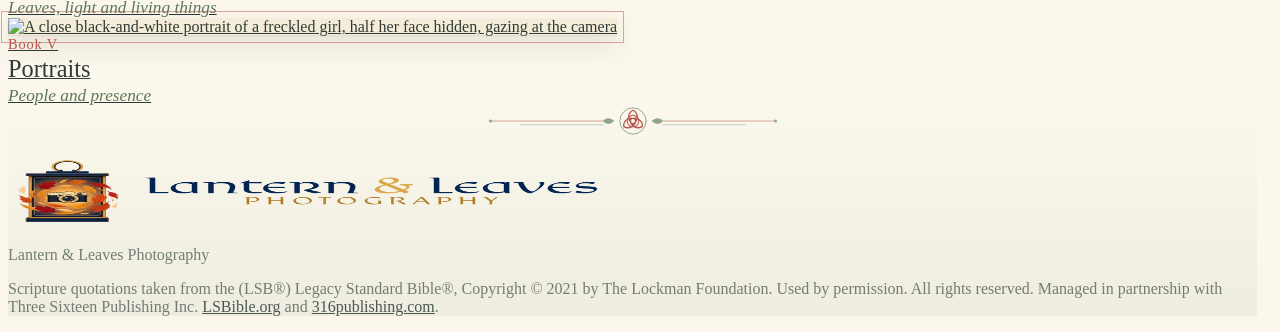
==== commit 67866856: "Gallery scan: add one Black & White (IMG_1701-Edit), one City & Architecture (IMG_0566), two Landsca" ====
--- a/index.html
+++ b/index.html
@@ -139,7 +139,7 @@
         </div>
       </div>
     </section>
-    <script type="application/json" id="portal-data">{"black-white":[{"k":"images/black-white/bw-01","w":600,"h":384,"a":"Floodlit abbey ruins beneath a moonlit night sky","x":true},{"k":"images/black-white/bw-02","w":600,"h":787,"a":"A bare tree standing alone in a misty field","x":true},{"k":"images/black-white/bw-03","w":600,"h":453,"a":"A line of riders in hunting jackets and helmets on horseback","x":true},{"k":"images/black-white/bw-04","w":600,"h":501,"a":"A white horse with a braided mane and bridle against a black background","x":true},{"k":"images/black-white/bw-05","w":600,"h":364,"a":"Sheep grazing in a valley below rugged hills under heavy cloud","x":true},{"k":"images/black-white/bw-06","w":600,"h":382,"a":"A photographer in a ruined stone cloister lit by low sunlight","x":true},{"k":"images/black-white/bw-07","w":600,"h":363,"a":"Abbey ruins and a tall tower lit by beams of light at night","x":true},{"k":"images/black-white/bw-08","w":600,"h":407,"a":"A lighthouse silhouetted beneath dramatic clouds","x":true},{"k":"images/black-white/bw-09","w":600,"h":459,"a":"Rocks in a calm lake below a steep mountainside under cloud","x":true},{"k":"images/black-white/bw-10","w":600,"h":399,"a":"An abbey ruin and bare trees reflected in still water on a misty day","x":true},{"k":"images/black-white/bw-11","w":600,"h":385,"a":"Rugged mountain peaks under a dark, stormy sky","x":true},{"k":"images/black-white/bw-12","w":600,"h":352,"a":"A horse and rider clearing a show-jumping fence in an arena","x":true},{"k":"images/black-white/bw-13","w":600,"h":434,"a":"Close view of a horse's head, its rider blurred with motion","x":true},{"k":"images/black-white/bw-14","w":600,"h":351,"a":"A small castle on a rocky rise under billowing clouds","x":true},{"k":"images/black-white/bw-15","w":600,"h":407,"a":"A single tulip bloom on a curved stem against black","x":true},{"k":"images/black-white/bw-16","w":600,"h":808,"a":"An old-fashioned street lamp glowing in fog at night","x":true},{"k":"images/black-white/bw-17","w":600,"h":340,"a":"A footbridge fading into mist above dark water","x":true},{"k":"images/black-white/bw-18","w":600,"h":413,"a":"A spreading tree in silhouette with animals grazing beyond","x":true},{"k":"images/black-white/bw-19","w":600,"h":418,"a":"A horse grazing in a field, its mane falling forward","x":true},{"k":"images/black-white/bw-20","w":600,"h":356,"a":"A castle on a distant hill above a rocky shore under bright clouds","x":true},{"k":"images/black-white/bw-21","w":600,"h":376,"a":"A red maple leaf on a wooden bench, the rest of the scene in black and white","x":true},{"k":"images/black-white/bw-22","w":600,"h":843,"a":"Two young riders in show jackets on horseback in a field","x":true},{"k":"images/black-white/bw-23","w":600,"h":418,"a":"Castle ruins on a hilltop above fields and a dry stone wall","x":true},{"k":"images/black-white/bw-24","w":600,"h":467,"a":"A rider on a white horse against a dark background","x":true},{"k":"images/black-white/bw-25","w":600,"h":312,"a":"Mountains rising beyond a still lake under heavy cloud","x":true},{"k":"images/black-white/bw-26","w":600,"h":864,"a":"A statue of embracing figures seen through misted glass","x":true},{"k":"images/black-white/bw-27","w":600,"h":916,"a":"Tall windows of a modern glass interior with a chandelier","x":true},{"k":"images/black-white/bw-28","w":600,"h":457,"a":"A horse with a long flowing mane and a white blaze","x":true},{"k":"images/black-white/bw-29","w":600,"h":852,"a":"A vaulted stone archway receding into darkness","x":true},{"k":"images/black-white/bw-30","w":600,"h":840,"a":"Street lamps glowing along a misty paved path at night","x":true},{"k":"images/black-white/bw-32","w":600,"h":364,"a":"Round hay bales in a mown field under a cloudy sky","x":true},{"k":"images/black-white/bw-34","w":600,"h":376,"a":"Abbey ruins lit at night, with people silhouetted in front","x":true},{"k":"images/black-white/bw-35","w":600,"h":397,"a":"A grassy meadow before a dark wooded hillside","x":true},{"k":"images/black-white/bw-36","w":600,"h":413,"a":"A silhouetted tree with animals grazing in the misty distance","x":true},{"k":"images/black-white/bw-37","w":600,"h":878,"a":"A daisy-like flower seen from below against a dark background","x":true},{"k":"images/black-white/bw-38","w":600,"h":861,"a":"A white flower and its stem against a dark background","x":true},{"k":"images/black-white/bw-39","w":600,"h":374,"a":"A reedy pond with trees and a church spire in the distance","x":true},{"k":"images/black-white/bw-40","w":600,"h":284,"a":"A row of bare trees across a snowy field","x":true},{"k":"images/black-white/bw-41","w":600,"h":371,"a":"Two wedding rings resting on an open book","x":true},{"k":"images/black-white/bw-42","w":600,"h":340,"a":"An old stone barn among bare trees behind a mossy wall","x":true},{"k":"images/black-white/bw-43","w":600,"h":311,"a":"Waves washing over flat rocks along a coastline","x":true},{"k":"images/black-white/bw-44","w":600,"h":418,"a":"A ruined abbey and its tower lit against the night","x":true},{"k":"images/black-white/bw-45","w":600,"h":862,"a":"A dense stand of slender birch trees","x":true},{"k":"images/black-white/bw-46","w":600,"h":811,"a":"A single cosmos flower against a dark background","x":true},{"k":"images/black-white/bw-47","w":600,"h":831,"a":"A bare twig holding one pale leaf against a soft sky","x":true},{"k":"images/black-white/bw-48","w":600,"h":418,"a":"Bare trees and distant figures on a snowy field in fog","x":true},{"k":"images/black-white/bw-49","w":600,"h":788,"a":"A swan on dark water below a lamp-lit bridge at night","x":true}],"city-architecture":[{"k":"images/city-architecture/img-0807","w":600,"h":464,"a":"An art gallery shopfront at night with paintings in the windows","x":true},{"k":"images/city-architecture/img-1101","w":600,"h":464,"a":"A lit Christmas tree in a cobbled square before ornate old buildings at night","x":true},{"k":"images/city-architecture/img-1131","w":600,"h":776,"a":"People with red and blue umbrellas on a wet cobbled street below a spired tower at dusk","x":true},{"k":"images/city-architecture/storypost","w":600,"h":861,"a":"People blurred in motion on escalators and stairs in a modern building","x":true},{"k":"images/city-architecture/mg-4445","w":600,"h":418,"a":"Abbey ruins lit by colored floodlights at night","x":true},{"k":"images/city-architecture/img-1837","w":600,"h":464,"a":"Rows of bicycles parked close together","x":true},{"k":"images/city-architecture/img-2014","w":600,"h":776,"a":"A bronze statue of a seated robed figure before a Gothic cathedral","x":true},{"k":"images/city-architecture/pano2","w":600,"h":241,"a":"A red telephone box and a bench among snow-covered trees","x":true},{"k":"images/city-architecture/paris2006-086-dxo-raw","w":600,"h":418,"a":"People at a railing with a coin-operated telescope overlooking a city","x":true},{"k":"images/city-architecture/studleyroyalpanocropped1-edit","w":600,"h":201,"a":"A small classical temple beyond lawns and a still pond in woodland","x":true},{"k":"images/city-architecture/mg-5027","w":600,"h":418,"a":"Terracotta flower pots stacked on a shelf above garlands of dried flowers","x":true},{"k":"images/city-architecture/mg-5031","w":600,"h":418,"a":"Old garden tools, dried herbs and a woven basket on a blue wooden wall","x":true},{"k":"images/city-architecture/mjb0320","w":600,"h":418,"a":"A footbridge at night with streaks of colored light","x":true},{"k":"images/city-architecture/img-0792","w":600,"h":464,"a":"A weathered bronze statue of a naval officer in a peaked cap before the masts of a gray warship under blue sky","x":true},{"k":"images/city-architecture/img-1357","w":600,"h":395,"a":"A hand reaching toward a curved, richly illustrated history chart of ancient empires","x":true},{"k":"images/city-architecture/img-1401","w":600,"h":776,"a":"The towering curved wooden bow of a great ship against a blue sky with wisps of cloud","x":true},{"k":"images/city-architecture/img-5340","w":600,"h":776,"a":"A glowing amber lantern on a white wall beside an arched red door and a brass handrail","x":true},{"k":"images/city-architecture/img-0043-edit","w":600,"h":436,"a":"A curved shop front at night, its windows dressed with wreaths and framed displays around a lantern-lit doorway","x":true},{"k":"images/city-architecture/img-5583","w":600,"h":464,"a":"Two figures in silhouette beside a glowing pillar of projected words, casting radiating shadows at night","x":true},{"k":"images/city-architecture/img-6311-edit","w":600,"h":575,"a":"Three people with umbrellas, two in a flag pattern, looking through ornate iron railings at a grand stone building in the rain","x":true},{"k":"images/city-architecture/img-8643-edit","w":600,"h":464,"a":"A giant sculpted horse head of steel plates gleaming against a deep blue sky","x":true},{"k":"images/city-architecture/img-8657-edit","w":600,"h":776,"a":"Tall arched windows of leaded glass above an altar in a warm ochre church interior","x":true},{"k":"images/city-architecture/mg-4642","w":600,"h":472,"a":"An ornate Victorian clock-tower building lit with colorful projections as a searchlight beam crosses a hazy night sky","x":true},{"k":"images/city-architecture/img-0984-edit","w":600,"h":418,"a":"The crowned top of a red telephone box before the pinnacled towers of a Gothic cathedral","x":true},{"k":"images/city-architecture/img-2401-edit","w":600,"h":464,"a":"Soaring stained-glass windows beneath a ribbed vaulted ceiling in a Gothic chapter house","x":true},{"k":"images/city-architecture/img-3119-edit","w":600,"h":776,"a":"Flying buttresses and carved pinnacles leading to a Gothic cathedral tower under stormy clouds","x":true}],"landscapes":[{"k":"images/landscapes/img-2691","w":600,"h":464,"a":"Weathered gravestones on a grassy hilltop above the sea at sunset","x":true},{"k":"images/landscapes/img-4567","w":600,"h":365,"a":"A sailboat in choppy turquoise water near a lighthouse and palm trees","x":true},{"k":"images/landscapes/fb-556583759","w":600,"h":415,"a":"Bare trees and an abbey ruin reflected in a river on a misty morning","x":true},{"k":"images/landscapes/morning-glory","w":600,"h":407,"a":"A lighthouse beneath a vivid pink and purple sky","x":true},{"k":"images/landscapes/studly-royal-summer","w":600,"h":201,"a":"A classical temple on a green lawn beside a pond and woodland","x":true},{"k":"images/landscapes/whitby-evening-tide","w":600,"h":328,"a":"Waves rolling in below dark cliffs under an evening sky","x":true},{"k":"images/landscapes/whitby-evening","w":600,"h":281,"a":"A long pier with a small lighthouse reaching into a calm blue sea","x":true},{"k":"images/landscapes/whitby-harbor-2","w":600,"h":418,"a":"Hillside houses and a lit church above a harbor at dusk","x":true},{"k":"images/landscapes/whitby-harbor","w":600,"h":418,"a":"Waterfront houses lit at dusk across a calm harbor","x":true},{"k":"images/landscapes/mg-6409-edit","w":600,"h":418,"a":"An abbey ruin and trees reflected in a still river on a clear morning","x":true},{"k":"images/landscapes/mg-6700","w":600,"h":418,"a":"A sheep and lamb on a grassy headland with castle ruins in the distance","x":true},{"k":"images/landscapes/mg-2709-dxo-raw","w":600,"h":418,"a":"A gorse-covered hillside and rocky outcrops beside a winding path","x":true},{"k":"images/landscapes/img-2827-edit","w":600,"h":440,"a":"A lone slender tree growing from weathered gritstone rock formations, with small figures on the rocks, in black and white","x":true},{"k":"images/landscapes/mg-0813-edit","w":600,"h":372,"a":"A kite flying over a family on a wide golden sand dune beneath a blue sky and a dark cloud","x":true},{"k":"images/landscapes/mg-5237","w":600,"h":418,"a":"Frost-covered trees along the bank of a still winter lake under a pale sky","x":true},{"k":"images/landscapes/mg-9840-edit","w":600,"h":418,"a":"A leaf-strewn path winding through tall pine trees in warm, muted light","x":true},{"k":"images/landscapes/mg-9921-edit","w":600,"h":418,"a":"Tall dark tree trunks in a dense wood, with pale sunlight glowing between them and fallen branches on the forest floor","x":true}],"nature":[{"k":"images/nature/autumn-light","w":600,"h":375,"a":"Yellow autumn leaves on a branch glowing in sunlight","x":true},{"k":"images/nature/catching-the-light","w":600,"h":861,"a":"A single yellow leaf on a twig against a soft blue background","x":true},{"k":"images/nature/horse-and-sun","w":600,"h":864,"a":"Close view of a chestnut horse's face in warm sunlight","x":true},{"k":"images/nature/mg-7584-edit","w":600,"h":819,"a":"A chestnut horse looking over a dry stone wall","x":true},{"k":"images/nature/mg-3378-dxo-raw","w":600,"h":418,"a":"Close view of an orange lily with dark stamens","x":true},{"k":"images/nature/mg-3411","w":600,"h":869,"a":"A pale yellow daisy with a purple center","x":true},{"k":"images/nature/mg-6767","w":600,"h":861,"a":"Two yellow tulips streaked with red against a dark green background","x":true},{"k":"images/nature/mg-6775","w":600,"h":861,"a":"Two yellow tulips with red streaks against a soft background","x":true},{"k":"images/nature/mg-6776-edit","w":600,"h":835,"a":"An orange tulip among pink and orange blooms","x":true},{"k":"images/nature/mg-6778-edit-edit","w":600,"h":743,"a":"Deep pink tulips on tall green stems","x":true},{"k":"images/nature/mg-6779","w":600,"h":861,"a":"Two pink tulips on slender stems","x":true},{"k":"images/nature/mg-3436-dxo-raw","w":600,"h":418,"a":"Close view of pink orchid blossoms","x":true},{"k":"images/nature/mg-4933","w":600,"h":861,"a":"Purple crocus flowers in a pot of gravel","x":true},{"k":"images/nature/mg-5198-edit","w":600,"h":832,"a":"A yellow leaf on a bare twig against a pale, glowing background","x":true},{"k":"images/nature/mg-5204-edit","w":600,"h":861,"a":"A yellow leaf hanging from a twig against a blue sky","x":true},{"k":"images/nature/mg-6772","w":600,"h":808,"a":"Three white tulips against a soft brown background","x":true},{"k":"images/nature/mg-7217-edit","w":600,"h":861,"a":"A rider in a tweed jacket on a white horse in a show ring","x":true},{"k":"images/nature/mg-7232","w":600,"h":418,"a":"A white horse and handlers in a show ring, with onlookers behind","x":true},{"k":"images/nature/mg-7250","w":600,"h":418,"a":"A dapple-grey horse led by handlers in country show clothes","x":true},{"k":"images/nature/mg-7913-edit","w":600,"h":369,"a":"Two horses touching noses across a dry stone wall","x":true},{"k":"images/nature/img-8898-edit","w":600,"h":464,"a":"Long-haired shaggy cattle grazing in a green pasture below autumn trees and a rocky hill","x":true},{"k":"images/nature/mg-9668-edit","w":600,"h":418,"a":"A dense stand of bright pink cosmos flowers with yellow centers among feathery green foliage, with small white and blue blossoms mixed in","x":true},{"k":"images/nature/mg-9672-edit","w":600,"h":418,"a":"Pale pink cosmos flowers with yellow centers standing among feathery green leaves, with darker pink blooms fading into the background","x":true}],"portraits":[{"k":"images/portraits/img-0870","w":600,"h":488,"a":"An older man in a straw hat painting at an easel by the sea","x":true},{"k":"images/portraits/fb-36451459","w":600,"h":874,"a":"An older man in a cap playing a double bass","x":true},{"k":"images/portraits/ally","w":600,"h":418,"a":"A young woman with long wavy blonde hair, eyes lowered","x":true},{"k":"images/portraits/summer-eve","w":600,"h":814,"a":"A young woman in a floral dress standing in a stone archway","x":true},{"k":"images/portraits/edit3","w":600,"h":418,"a":"A young woman with fair hair looking over her shoulder","x":true},{"k":"images/portraits/img-4702","w":600,"h":464,"a":"A smiling woman with windswept hair before a ruined stone tower, in a vintage tintype style","x":true},{"k":"images/portraits/img-2904-edit","w":600,"h":432,"a":"A young man leaping between huge mossy boulders against a cloudy sky","x":true},{"k":"images/portraits/mg-0282-edit-edit","w":600,"h":861,"a":"A woman with swept-up blonde hair in a dark dress and wide gold belt, lit in teal and rose","x":true},{"k":"images/portraits/mg-02482","w":600,"h":837,"a":"A woman with pale blonde hair and blue eyes glancing over her shoulder against a black background","x":true},{"k":"images/portraits/sammi1noframe","w":600,"h":788,"a":"A close black-and-white portrait of a freckled girl, half her face hidden, gazing at the camera","x":true},{"k":"images/portraits/mjb0445","w":600,"h":418,"a":"A reddish-brown curly-coated dog resting in a gray cushioned bed, looking toward the camera","x":true},{"k":"images/portraits/mjb0965-2-edit-topaz-sharpen-auto-denoise-edit","w":600,"h":758,"a":"A blonde bride in a short white dress sits in a patterned armchair holding a bouquet, in a soft hazy light","x":true},{"k":"images/portraits/mjb0974-2-edit","w":600,"h":418,"a":"A smiling blonde bride in a veil looks back over her shoulder against a warm rose-colored backdrop, a lantern tattoo visible on her arm","x":true},{"k":"images/portraits/mg-0214-edit-edit-edit","w":600,"h":861,"a":"A young woman with a blonde bob and bangs, wearing a brown ribbed tank top, looking slightly to the side in soft, painterly light","x":true}]}</script>
+    <script type="application/json" id="portal-data">{"black-white":[{"k":"images/black-white/bw-01","w":600,"h":384,"a":"Floodlit abbey ruins beneath a moonlit night sky","x":true},{"k":"images/black-white/bw-02","w":600,"h":787,"a":"A bare tree standing alone in a misty field","x":true},{"k":"images/black-white/bw-03","w":600,"h":453,"a":"A line of riders in hunting jackets and helmets on horseback","x":true},{"k":"images/black-white/bw-04","w":600,"h":501,"a":"A white horse with a braided mane and bridle against a black background","x":true},{"k":"images/black-white/bw-05","w":600,"h":364,"a":"Sheep grazing in a valley below rugged hills under heavy cloud","x":true},{"k":"images/black-white/bw-06","w":600,"h":382,"a":"A photographer in a ruined stone cloister lit by low sunlight","x":true},{"k":"images/black-white/bw-07","w":600,"h":363,"a":"Abbey ruins and a tall tower lit by beams of light at night","x":true},{"k":"images/black-white/bw-08","w":600,"h":407,"a":"A lighthouse silhouetted beneath dramatic clouds","x":true},{"k":"images/black-white/bw-09","w":600,"h":459,"a":"Rocks in a calm lake below a steep mountainside under cloud","x":true},{"k":"images/black-white/bw-10","w":600,"h":399,"a":"An abbey ruin and bare trees reflected in still water on a misty day","x":true},{"k":"images/black-white/bw-11","w":600,"h":385,"a":"Rugged mountain peaks under a dark, stormy sky","x":true},{"k":"images/black-white/bw-12","w":600,"h":352,"a":"A horse and rider clearing a show-jumping fence in an arena","x":true},{"k":"images/black-white/bw-13","w":600,"h":434,"a":"Close view of a horse's head, its rider blurred with motion","x":true},{"k":"images/black-white/bw-14","w":600,"h":351,"a":"A small castle on a rocky rise under billowing clouds","x":true},{"k":"images/black-white/bw-15","w":600,"h":407,"a":"A single tulip bloom on a curved stem against black","x":true},{"k":"images/black-white/bw-16","w":600,"h":808,"a":"An old-fashioned street lamp glowing in fog at night","x":true},{"k":"images/black-white/bw-17","w":600,"h":340,"a":"A footbridge fading into mist above dark water","x":true},{"k":"images/black-white/bw-18","w":600,"h":413,"a":"A spreading tree in silhouette with animals grazing beyond","x":true},{"k":"images/black-white/bw-19","w":600,"h":418,"a":"A horse grazing in a field, its mane falling forward","x":true},{"k":"images/black-white/bw-20","w":600,"h":356,"a":"A castle on a distant hill above a rocky shore under bright clouds","x":true},{"k":"images/black-white/bw-21","w":600,"h":376,"a":"A red maple leaf on a wooden bench, the rest of the scene in black and white","x":true},{"k":"images/black-white/bw-22","w":600,"h":843,"a":"Two young riders in show jackets on horseback in a field","x":true},{"k":"images/black-white/bw-23","w":600,"h":418,"a":"Castle ruins on a hilltop above fields and a dry stone wall","x":true},{"k":"images/black-white/bw-24","w":600,"h":467,"a":"A rider on a white horse against a dark background","x":true},{"k":"images/black-white/bw-25","w":600,"h":312,"a":"Mountains rising beyond a still lake under heavy cloud","x":true},{"k":"images/black-white/bw-26","w":600,"h":864,"a":"A statue of embracing figures seen through misted glass","x":true},{"k":"images/black-white/bw-27","w":600,"h":916,"a":"Tall windows of a modern glass interior with a chandelier","x":true},{"k":"images/black-white/bw-28","w":600,"h":457,"a":"A horse with a long flowing mane and a white blaze","x":true},{"k":"images/black-white/bw-29","w":600,"h":852,"a":"A vaulted stone archway receding into darkness","x":true},{"k":"images/black-white/bw-30","w":600,"h":840,"a":"Street lamps glowing along a misty paved path at night","x":true},{"k":"images/black-white/bw-32","w":600,"h":364,"a":"Round hay bales in a mown field under a cloudy sky","x":true},{"k":"images/black-white/bw-34","w":600,"h":376,"a":"Abbey ruins lit at night, with people silhouetted in front","x":true},{"k":"images/black-white/bw-35","w":600,"h":397,"a":"A grassy meadow before a dark wooded hillside","x":true},{"k":"images/black-white/bw-36","w":600,"h":413,"a":"A silhouetted tree with animals grazing in the misty distance","x":true},{"k":"images/black-white/bw-37","w":600,"h":878,"a":"A daisy-like flower seen from below against a dark background","x":true},{"k":"images/black-white/bw-38","w":600,"h":861,"a":"A white flower and its stem against a dark background","x":true},{"k":"images/black-white/bw-39","w":600,"h":374,"a":"A reedy pond with trees and a church spire in the distance","x":true},{"k":"images/black-white/bw-40","w":600,"h":284,"a":"A row of bare trees across a snowy field","x":true},{"k":"images/black-white/bw-41","w":600,"h":371,"a":"Two wedding rings resting on an open book","x":true},{"k":"images/black-white/bw-42","w":600,"h":340,"a":"An old stone barn among bare trees behind a mossy wall","x":true},{"k":"images/black-white/bw-43","w":600,"h":311,"a":"Waves washing over flat rocks along a coastline","x":true},{"k":"images/black-white/bw-44","w":600,"h":418,"a":"A ruined abbey and its tower lit against the night","x":true},{"k":"images/black-white/bw-45","w":600,"h":862,"a":"A dense stand of slender birch trees","x":true},{"k":"images/black-white/bw-46","w":600,"h":811,"a":"A single cosmos flower against a dark background","x":true},{"k":"images/black-white/bw-47","w":600,"h":831,"a":"A bare twig holding one pale leaf against a soft sky","x":true},{"k":"images/black-white/bw-48","w":600,"h":418,"a":"Bare trees and distant figures on a snowy field in fog","x":true},{"k":"images/black-white/bw-49","w":600,"h":788,"a":"A swan on dark water below a lamp-lit bridge at night","x":true},{"k":"images/black-white/bw-50","w":600,"h":464,"a":"A Gothic church facade lit at night at the end of a paved stone square, with a few people walking and shopfronts and street lamps along either side, in black and white","x":true}],"city-architecture":[{"k":"images/city-architecture/img-0807","w":600,"h":464,"a":"An art gallery shopfront at night with paintings in the windows","x":true},{"k":"images/city-architecture/img-1101","w":600,"h":464,"a":"A lit Christmas tree in a cobbled square before ornate old buildings at night","x":true},{"k":"images/city-architecture/img-1131","w":600,"h":776,"a":"People with red and blue umbrellas on a wet cobbled street below a spired tower at dusk","x":true},{"k":"images/city-architecture/storypost","w":600,"h":861,"a":"People blurred in motion on escalators and stairs in a modern building","x":true},{"k":"images/city-architecture/mg-4445","w":600,"h":418,"a":"Abbey ruins lit by colored floodlights at night","x":true},{"k":"images/city-architecture/img-1837","w":600,"h":464,"a":"Rows of bicycles parked close together","x":true},{"k":"images/city-architecture/img-2014","w":600,"h":776,"a":"A bronze statue of a seated robed figure before a Gothic cathedral","x":true},{"k":"images/city-architecture/pano2","w":600,"h":241,"a":"A red telephone box and a bench among snow-covered trees","x":true},{"k":"images/city-architecture/paris2006-086-dxo-raw","w":600,"h":418,"a":"People at a railing with a coin-operated telescope overlooking a city","x":true},{"k":"images/city-architecture/studleyroyalpanocropped1-edit","w":600,"h":201,"a":"A small classical temple beyond lawns and a still pond in woodland","x":true},{"k":"images/city-architecture/mg-5027","w":600,"h":418,"a":"Terracotta flower pots stacked on a shelf above garlands of dried flowers","x":true},{"k":"images/city-architecture/mg-5031","w":600,"h":418,"a":"Old garden tools, dried herbs and a woven basket on a blue wooden wall","x":true},{"k":"images/city-architecture/mjb0320","w":600,"h":418,"a":"A footbridge at night with streaks of colored light","x":true},{"k":"images/city-architecture/img-0792","w":600,"h":464,"a":"A weathered bronze statue of a naval officer in a peaked cap before the masts of a gray warship under blue sky","x":true},{"k":"images/city-architecture/img-1357","w":600,"h":395,"a":"A hand reaching toward a curved, richly illustrated history chart of ancient empires","x":true},{"k":"images/city-architecture/img-1401","w":600,"h":776,"a":"The towering curved wooden bow of a great ship against a blue sky with wisps of cloud","x":true},{"k":"images/city-architecture/img-5340","w":600,"h":776,"a":"A glowing amber lantern on a white wall beside an arched red door and a brass handrail","x":true},{"k":"images/city-architecture/img-0043-edit","w":600,"h":436,"a":"A curved shop front at night, its windows dressed with wreaths and framed displays around a lantern-lit doorway","x":true},{"k":"images/city-architecture/img-5583","w":600,"h":464,"a":"Two figures in silhouette beside a glowing pillar of projected words, casting radiating shadows at night","x":true},{"k":"images/city-architecture/img-6311-edit","w":600,"h":575,"a":"Three people with umbrellas, two in a flag pattern, looking through ornate iron railings at a grand stone building in the rain","x":true},{"k":"images/city-architecture/img-8643-edit","w":600,"h":464,"a":"A giant sculpted horse head of steel plates gleaming against a deep blue sky","x":true},{"k":"images/city-architecture/img-8657-edit","w":600,"h":776,"a":"Tall arched windows of leaded glass above an altar in a warm ochre church interior","x":true},{"k":"images/city-architecture/mg-4642","w":600,"h":472,"a":"An ornate Victorian clock-tower building lit with colorful projections as a searchlight beam crosses a hazy night sky","x":true},{"k":"images/city-architecture/img-0984-edit","w":600,"h":418,"a":"The crowned top of a red telephone box before the pinnacled towers of a Gothic cathedral","x":true},{"k":"images/city-architecture/img-2401-edit","w":600,"h":464,"a":"Soaring stained-glass windows beneath a ribbed vaulted ceiling in a Gothic chapter house","x":true},{"k":"images/city-architecture/img-3119-edit","w":600,"h":776,"a":"Flying buttresses and carved pinnacles leading to a Gothic cathedral tower under stormy clouds","x":true},{"k":"images/city-architecture/img-0566","w":600,"h":464,"a":"A fine-art gallery shopfront at night, its windows filled with colorful paintings, a portrait hanging in an upstairs window, and a dusting of snow on the lamp-post and the ledge above the sign","x":true}],"landscapes":[{"k":"images/landscapes/img-2691","w":600,"h":464,"a":"Weathered gravestones on a grassy hilltop above the sea at sunset","x":true},{"k":"images/landscapes/img-4567","w":600,"h":365,"a":"A sailboat in choppy turquoise water near a lighthouse and palm trees","x":true},{"k":"images/landscapes/fb-556583759","w":600,"h":415,"a":"Bare trees and an abbey ruin reflected in a river on a misty morning","x":true},{"k":"images/landscapes/morning-glory","w":600,"h":407,"a":"A lighthouse beneath a vivid pink and purple sky","x":true},{"k":"images/landscapes/studly-royal-summer","w":600,"h":201,"a":"A classical temple on a green lawn beside a pond and woodland","x":true},{"k":"images/landscapes/whitby-evening-tide","w":600,"h":328,"a":"Waves rolling in below dark cliffs under an evening sky","x":true},{"k":"images/landscapes/whitby-evening","w":600,"h":281,"a":"A long pier with a small lighthouse reaching into a calm blue sea","x":true},{"k":"images/landscapes/whitby-harbor-2","w":600,"h":418,"a":"Hillside houses and a lit church above a harbor at dusk","x":true},{"k":"images/landscapes/whitby-harbor","w":600,"h":418,"a":"Waterfront houses lit at dusk across a calm harbor","x":true},{"k":"images/landscapes/mg-6409-edit","w":600,"h":418,"a":"An abbey ruin and trees reflected in a still river on a clear morning","x":true},{"k":"images/landscapes/mg-6700","w":600,"h":418,"a":"A sheep and lamb on a grassy headland with castle ruins in the distance","x":true},{"k":"images/landscapes/mg-2709-dxo-raw","w":600,"h":418,"a":"A gorse-covered hillside and rocky outcrops beside a winding path","x":true},{"k":"images/landscapes/img-2827-edit","w":600,"h":440,"a":"A lone slender tree growing from weathered gritstone rock formations, with small figures on the rocks, in black and white","x":true},{"k":"images/landscapes/mg-0813-edit","w":600,"h":372,"a":"A kite flying over a family on a wide golden sand dune beneath a blue sky and a dark cloud","x":true},{"k":"images/landscapes/mg-5237","w":600,"h":418,"a":"Frost-covered trees along the bank of a still winter lake under a pale sky","x":true},{"k":"images/landscapes/mg-9840-edit","w":600,"h":418,"a":"A leaf-strewn path winding through tall pine trees in warm, muted light","x":true},{"k":"images/landscapes/mg-9921-edit","w":600,"h":418,"a":"Tall dark tree trunks in a dense wood, with pale sunlight glowing between them and fallen branches on the forest floor","x":true},{"k":"images/landscapes/img-0677-edit","w":600,"h":464,"a":"A low, spreading tree heavy with snow in a snowy field under a blue winter sky, with snow-laden pines behind it","x":true},{"k":"images/landscapes/img-3469","w":600,"h":364,"a":"A wide waterfall and turquoise water under a blue sky, with a complete double rainbow and a small tour boat in the spray","x":true}],"nature":[{"k":"images/nature/autumn-light","w":600,"h":375,"a":"Yellow autumn leaves on a branch glowing in sunlight","x":true},{"k":"images/nature/catching-the-light","w":600,"h":861,"a":"A single yellow leaf on a twig against a soft blue background","x":true},{"k":"images/nature/horse-and-sun","w":600,"h":864,"a":"Close view of a chestnut horse's face in warm sunlight","x":true},{"k":"images/nature/mg-7584-edit","w":600,"h":819,"a":"A chestnut horse looking over a dry stone wall","x":true},{"k":"images/nature/mg-3378-dxo-raw","w":600,"h":418,"a":"Close view of an orange lily with dark stamens","x":true},{"k":"images/nature/mg-3411","w":600,"h":869,"a":"A pale yellow daisy with a purple center","x":true},{"k":"images/nature/mg-6767","w":600,"h":861,"a":"Two yellow tulips streaked with red against a dark green background","x":true},{"k":"images/nature/mg-6775","w":600,"h":861,"a":"Two yellow tulips with red streaks against a soft background","x":true},{"k":"images/nature/mg-6776-edit","w":600,"h":835,"a":"An orange tulip among pink and orange blooms","x":true},{"k":"images/nature/mg-6778-edit-edit","w":600,"h":743,"a":"Deep pink tulips on tall green stems","x":true},{"k":"images/nature/mg-6779","w":600,"h":861,"a":"Two pink tulips on slender stems","x":true},{"k":"images/nature/mg-3436-dxo-raw","w":600,"h":418,"a":"Close view of pink orchid blossoms","x":true},{"k":"images/nature/mg-4933","w":600,"h":861,"a":"Purple crocus flowers in a pot of gravel","x":true},{"k":"images/nature/mg-5198-edit","w":600,"h":832,"a":"A yellow leaf on a bare twig against a pale, glowing background","x":true},{"k":"images/nature/mg-5204-edit","w":600,"h":861,"a":"A yellow leaf hanging from a twig against a blue sky","x":true},{"k":"images/nature/mg-6772","w":600,"h":808,"a":"Three white tulips against a soft brown background","x":true},{"k":"images/nature/mg-7217-edit","w":600,"h":861,"a":"A rider in a tweed jacket on a white horse in a show ring","x":true},{"k":"images/nature/mg-7232","w":600,"h":418,"a":"A white horse and handlers in a show ring, with onlookers behind","x":true},{"k":"images/nature/mg-7250","w":600,"h":418,"a":"A dapple-grey horse led by handlers in country show clothes","x":true},{"k":"images/nature/mg-7913-edit","w":600,"h":369,"a":"Two horses touching noses across a dry stone wall","x":true},{"k":"images/nature/img-8898-edit","w":600,"h":464,"a":"Long-haired shaggy cattle grazing in a green pasture below autumn trees and a rocky hill","x":true},{"k":"images/nature/mg-9668-edit","w":600,"h":418,"a":"A dense stand of bright pink cosmos flowers with yellow centers among feathery green foliage, with small white and blue blossoms mixed in","x":true},{"k":"images/nature/mg-9672-edit","w":600,"h":418,"a":"Pale pink cosmos flowers with yellow centers standing among feathery green leaves, with darker pink blooms fading into the background","x":true}],"portraits":[{"k":"images/portraits/img-0870","w":600,"h":488,"a":"An older man in a straw hat painting at an easel by the sea","x":true},{"k":"images/portraits/fb-36451459","w":600,"h":874,"a":"An older man in a cap playing a double bass","x":true},{"k":"images/portraits/ally","w":600,"h":418,"a":"A young woman with long wavy blonde hair, eyes lowered","x":true},{"k":"images/portraits/summer-eve","w":600,"h":814,"a":"A young woman in a floral dress standing in a stone archway","x":true},{"k":"images/portraits/edit3","w":600,"h":418,"a":"A young woman with fair hair looking over her shoulder","x":true},{"k":"images/portraits/img-4702","w":600,"h":464,"a":"A smiling woman with windswept hair before a ruined stone tower, in a vintage tintype style","x":true},{"k":"images/portraits/img-2904-edit","w":600,"h":432,"a":"A young man leaping between huge mossy boulders against a cloudy sky","x":true},{"k":"images/portraits/mg-0282-edit-edit","w":600,"h":861,"a":"A woman with swept-up blonde hair in a dark dress and wide gold belt, lit in teal and rose","x":true},{"k":"images/portraits/mg-02482","w":600,"h":837,"a":"A woman with pale blonde hair and blue eyes glancing over her shoulder against a black background","x":true},{"k":"images/portraits/sammi1noframe","w":600,"h":788,"a":"A close black-and-white portrait of a freckled girl, half her face hidden, gazing at the camera","x":true},{"k":"images/portraits/mjb0445","w":600,"h":418,"a":"A reddish-brown curly-coated dog resting in a gray cushioned bed, looking toward the camera","x":true},{"k":"images/portraits/mjb0965-2-edit-topaz-sharpen-auto-denoise-edit","w":600,"h":758,"a":"A blonde bride in a short white dress sits in a patterned armchair holding a bouquet, in a soft hazy light","x":true},{"k":"images/portraits/mjb0974-2-edit","w":600,"h":418,"a":"A smiling blonde bride in a veil looks back over her shoulder against a warm rose-colored backdrop, a lantern tattoo visible on her arm","x":true},{"k":"images/portraits/mg-0214-edit-edit-edit","w":600,"h":861,"a":"A young woman with a blonde bob and bangs, wearing a brown ribbed tank top, looking slightly to the side in soft, painterly light","x":true},{"k":"images/portraits/mg-2635","w":600,"h":861,"a":"A young woman with long blonde hair, in a floral dress, sitting barefoot in a stone window opening, lit by soft, painterly light","x":true}]}</script>
     <script>
     /* Pick one random photo per gallery portal on every load (runs before the lazy images start loading). */
     (function () {
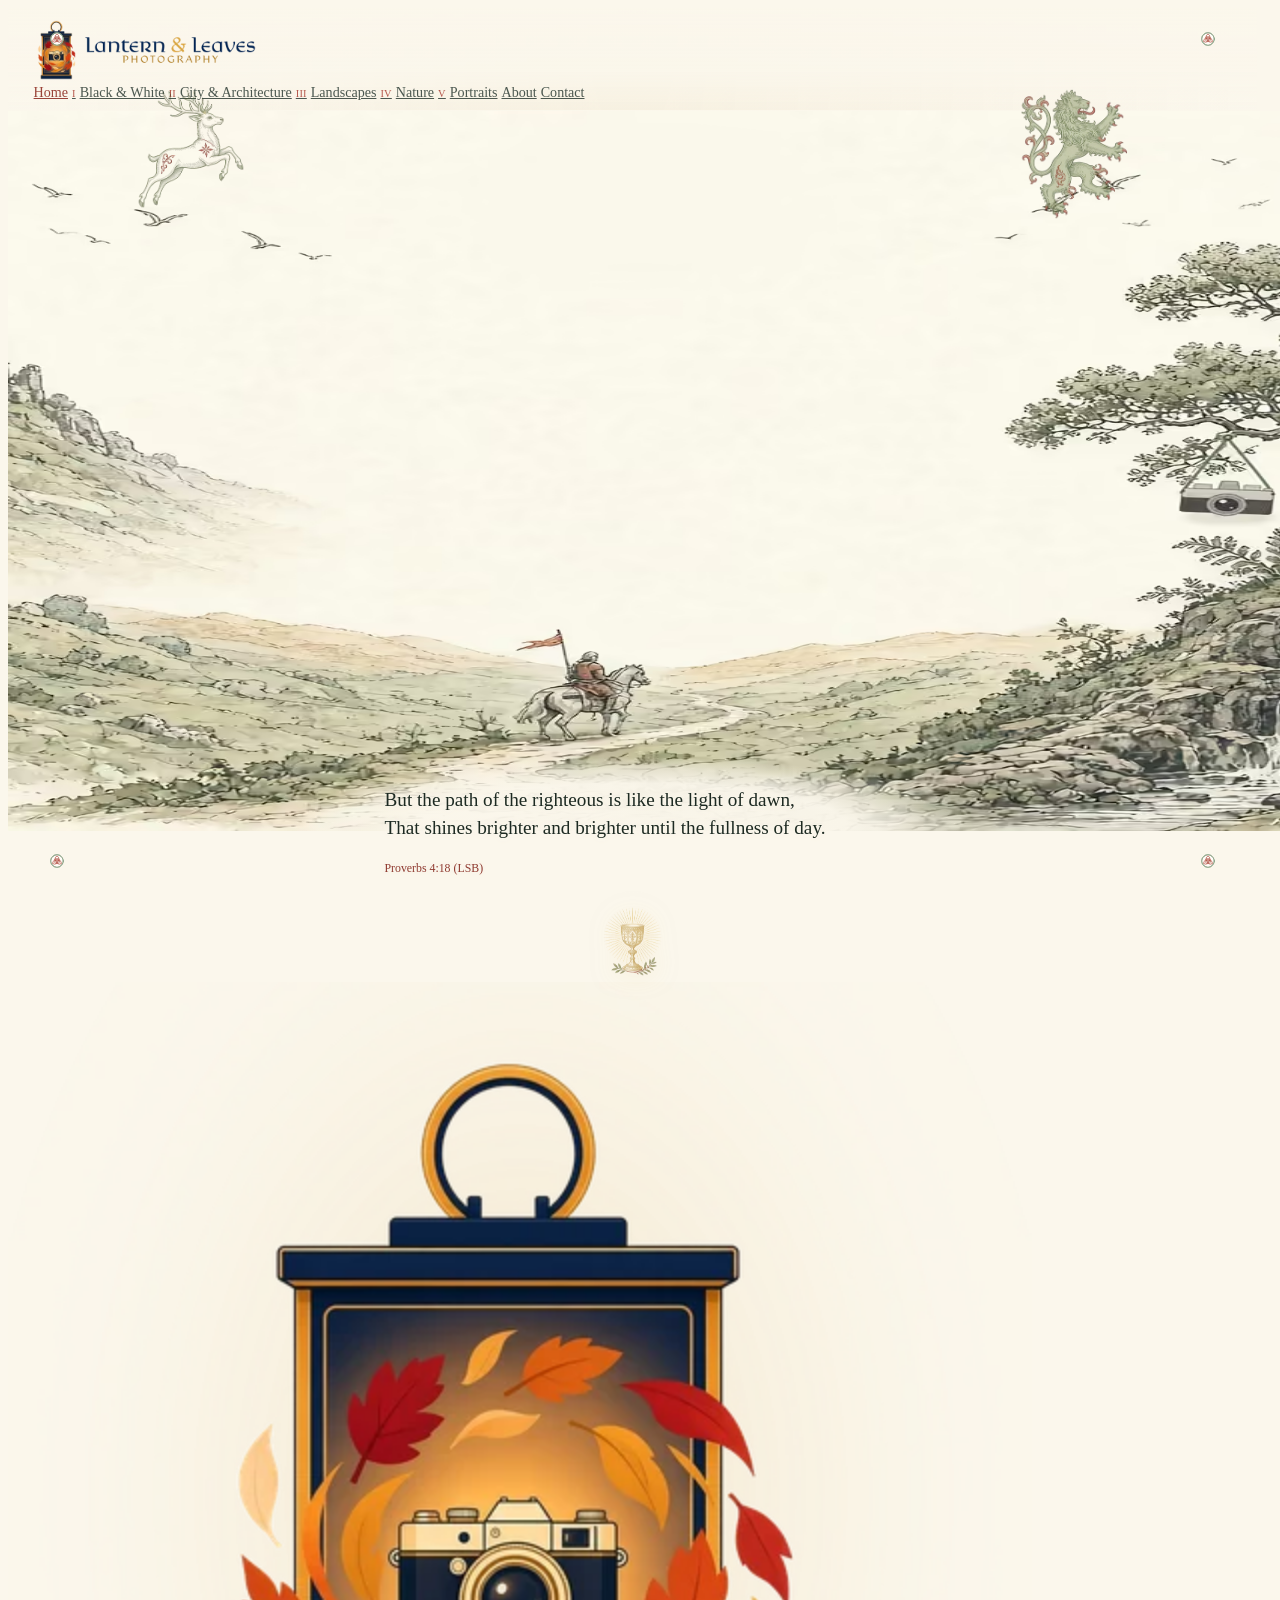
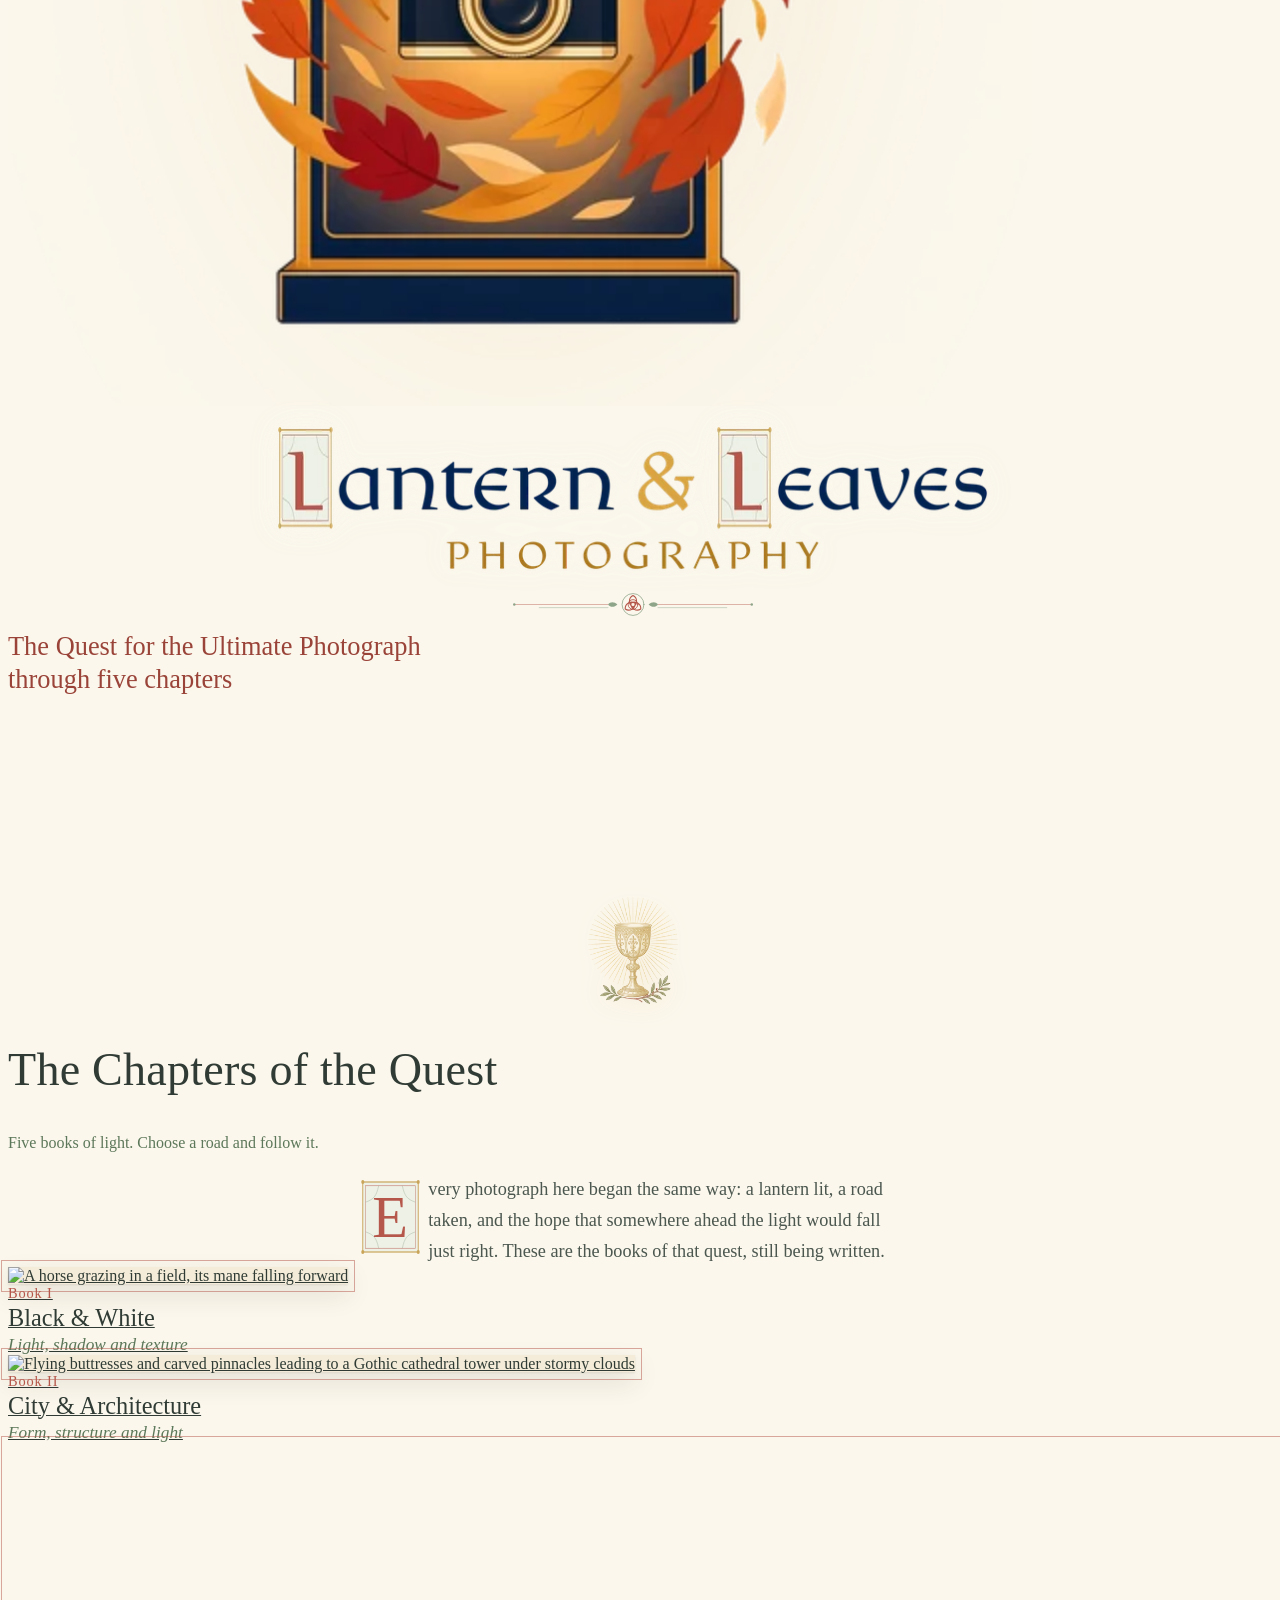
==== commit a3fb0bcc: "Gallery scan: remove Black & White photo 36475793 (Under the Old Oak's Arms); home portals updated" ====
--- a/index.html
+++ b/index.html
@@ -139,7 +139,7 @@
         </div>
       </div>
     </section>
-    <script type="application/json" id="portal-data">{"black-white":[{"k":"images/black-white/bw-01","w":600,"h":384,"a":"Floodlit abbey ruins beneath a moonlit night sky","x":true},{"k":"images/black-white/bw-02","w":600,"h":787,"a":"A bare tree standing alone in a misty field","x":true},{"k":"images/black-white/bw-03","w":600,"h":453,"a":"A line of riders in hunting jackets and helmets on horseback","x":true},{"k":"images/black-white/bw-04","w":600,"h":501,"a":"A white horse with a braided mane and bridle against a black background","x":true},{"k":"images/black-white/bw-05","w":600,"h":364,"a":"Sheep grazing in a valley below rugged hills under heavy cloud","x":true},{"k":"images/black-white/bw-06","w":600,"h":382,"a":"A photographer in a ruined stone cloister lit by low sunlight","x":true},{"k":"images/black-white/bw-07","w":600,"h":363,"a":"Abbey ruins and a tall tower lit by beams of light at night","x":true},{"k":"images/black-white/bw-08","w":600,"h":407,"a":"A lighthouse silhouetted beneath dramatic clouds","x":true},{"k":"images/black-white/bw-09","w":600,"h":459,"a":"Rocks in a calm lake below a steep mountainside under cloud","x":true},{"k":"images/black-white/bw-10","w":600,"h":399,"a":"An abbey ruin and bare trees reflected in still water on a misty day","x":true},{"k":"images/black-white/bw-11","w":600,"h":385,"a":"Rugged mountain peaks under a dark, stormy sky","x":true},{"k":"images/black-white/bw-12","w":600,"h":352,"a":"A horse and rider clearing a show-jumping fence in an arena","x":true},{"k":"images/black-white/bw-13","w":600,"h":434,"a":"Close view of a horse's head, its rider blurred with motion","x":true},{"k":"images/black-white/bw-14","w":600,"h":351,"a":"A small castle on a rocky rise under billowing clouds","x":true},{"k":"images/black-white/bw-15","w":600,"h":407,"a":"A single tulip bloom on a curved stem against black","x":true},{"k":"images/black-white/bw-16","w":600,"h":808,"a":"An old-fashioned street lamp glowing in fog at night","x":true},{"k":"images/black-white/bw-17","w":600,"h":340,"a":"A footbridge fading into mist above dark water","x":true},{"k":"images/black-white/bw-18","w":600,"h":413,"a":"A spreading tree in silhouette with animals grazing beyond","x":true},{"k":"images/black-white/bw-19","w":600,"h":418,"a":"A horse grazing in a field, its mane falling forward","x":true},{"k":"images/black-white/bw-20","w":600,"h":356,"a":"A castle on a distant hill above a rocky shore under bright clouds","x":true},{"k":"images/black-white/bw-21","w":600,"h":376,"a":"A red maple leaf on a wooden bench, the rest of the scene in black and white","x":true},{"k":"images/black-white/bw-22","w":600,"h":843,"a":"Two young riders in show jackets on horseback in a field","x":true},{"k":"images/black-white/bw-23","w":600,"h":418,"a":"Castle ruins on a hilltop above fields and a dry stone wall","x":true},{"k":"images/black-white/bw-24","w":600,"h":467,"a":"A rider on a white horse against a dark background","x":true},{"k":"images/black-white/bw-25","w":600,"h":312,"a":"Mountains rising beyond a still lake under heavy cloud","x":true},{"k":"images/black-white/bw-26","w":600,"h":864,"a":"A statue of embracing figures seen through misted glass","x":true},{"k":"images/black-white/bw-27","w":600,"h":916,"a":"Tall windows of a modern glass interior with a chandelier","x":true},{"k":"images/black-white/bw-28","w":600,"h":457,"a":"A horse with a long flowing mane and a white blaze","x":true},{"k":"images/black-white/bw-29","w":600,"h":852,"a":"A vaulted stone archway receding into darkness","x":true},{"k":"images/black-white/bw-30","w":600,"h":840,"a":"Street lamps glowing along a misty paved path at night","x":true},{"k":"images/black-white/bw-32","w":600,"h":364,"a":"Round hay bales in a mown field under a cloudy sky","x":true},{"k":"images/black-white/bw-34","w":600,"h":376,"a":"Abbey ruins lit at night, with people silhouetted in front","x":true},{"k":"images/black-white/bw-35","w":600,"h":397,"a":"A grassy meadow before a dark wooded hillside","x":true},{"k":"images/black-white/bw-36","w":600,"h":413,"a":"A silhouetted tree with animals grazing in the misty distance","x":true},{"k":"images/black-white/bw-37","w":600,"h":878,"a":"A daisy-like flower seen from below against a dark background","x":true},{"k":"images/black-white/bw-38","w":600,"h":861,"a":"A white flower and its stem against a dark background","x":true},{"k":"images/black-white/bw-39","w":600,"h":374,"a":"A reedy pond with trees and a church spire in the distance","x":true},{"k":"images/black-white/bw-40","w":600,"h":284,"a":"A row of bare trees across a snowy field","x":true},{"k":"images/black-white/bw-41","w":600,"h":371,"a":"Two wedding rings resting on an open book","x":true},{"k":"images/black-white/bw-42","w":600,"h":340,"a":"An old stone barn among bare trees behind a mossy wall","x":true},{"k":"images/black-white/bw-43","w":600,"h":311,"a":"Waves washing over flat rocks along a coastline","x":true},{"k":"images/black-white/bw-44","w":600,"h":418,"a":"A ruined abbey and its tower lit against the night","x":true},{"k":"images/black-white/bw-45","w":600,"h":862,"a":"A dense stand of slender birch trees","x":true},{"k":"images/black-white/bw-46","w":600,"h":811,"a":"A single cosmos flower against a dark background","x":true},{"k":"images/black-white/bw-47","w":600,"h":831,"a":"A bare twig holding one pale leaf against a soft sky","x":true},{"k":"images/black-white/bw-48","w":600,"h":418,"a":"Bare trees and distant figures on a snowy field in fog","x":true},{"k":"images/black-white/bw-49","w":600,"h":788,"a":"A swan on dark water below a lamp-lit bridge at night","x":true},{"k":"images/black-white/bw-50","w":600,"h":464,"a":"A Gothic church facade lit at night at the end of a paved stone square, with a few people walking and shopfronts and street lamps along either side, in black and white","x":true}],"city-architecture":[{"k":"images/city-architecture/img-0807","w":600,"h":464,"a":"An art gallery shopfront at night with paintings in the windows","x":true},{"k":"images/city-architecture/img-1101","w":600,"h":464,"a":"A lit Christmas tree in a cobbled square before ornate old buildings at night","x":true},{"k":"images/city-architecture/img-1131","w":600,"h":776,"a":"People with red and blue umbrellas on a wet cobbled street below a spired tower at dusk","x":true},{"k":"images/city-architecture/storypost","w":600,"h":861,"a":"People blurred in motion on escalators and stairs in a modern building","x":true},{"k":"images/city-architecture/mg-4445","w":600,"h":418,"a":"Abbey ruins lit by colored floodlights at night","x":true},{"k":"images/city-architecture/img-1837","w":600,"h":464,"a":"Rows of bicycles parked close together","x":true},{"k":"images/city-architecture/img-2014","w":600,"h":776,"a":"A bronze statue of a seated robed figure before a Gothic cathedral","x":true},{"k":"images/city-architecture/pano2","w":600,"h":241,"a":"A red telephone box and a bench among snow-covered trees","x":true},{"k":"images/city-architecture/paris2006-086-dxo-raw","w":600,"h":418,"a":"People at a railing with a coin-operated telescope overlooking a city","x":true},{"k":"images/city-architecture/studleyroyalpanocropped1-edit","w":600,"h":201,"a":"A small classical temple beyond lawns and a still pond in woodland","x":true},{"k":"images/city-architecture/mg-5027","w":600,"h":418,"a":"Terracotta flower pots stacked on a shelf above garlands of dried flowers","x":true},{"k":"images/city-architecture/mg-5031","w":600,"h":418,"a":"Old garden tools, dried herbs and a woven basket on a blue wooden wall","x":true},{"k":"images/city-architecture/mjb0320","w":600,"h":418,"a":"A footbridge at night with streaks of colored light","x":true},{"k":"images/city-architecture/img-0792","w":600,"h":464,"a":"A weathered bronze statue of a naval officer in a peaked cap before the masts of a gray warship under blue sky","x":true},{"k":"images/city-architecture/img-1357","w":600,"h":395,"a":"A hand reaching toward a curved, richly illustrated history chart of ancient empires","x":true},{"k":"images/city-architecture/img-1401","w":600,"h":776,"a":"The towering curved wooden bow of a great ship against a blue sky with wisps of cloud","x":true},{"k":"images/city-architecture/img-5340","w":600,"h":776,"a":"A glowing amber lantern on a white wall beside an arched red door and a brass handrail","x":true},{"k":"images/city-architecture/img-0043-edit","w":600,"h":436,"a":"A curved shop front at night, its windows dressed with wreaths and framed displays around a lantern-lit doorway","x":true},{"k":"images/city-architecture/img-5583","w":600,"h":464,"a":"Two figures in silhouette beside a glowing pillar of projected words, casting radiating shadows at night","x":true},{"k":"images/city-architecture/img-6311-edit","w":600,"h":575,"a":"Three people with umbrellas, two in a flag pattern, looking through ornate iron railings at a grand stone building in the rain","x":true},{"k":"images/city-architecture/img-8643-edit","w":600,"h":464,"a":"A giant sculpted horse head of steel plates gleaming against a deep blue sky","x":true},{"k":"images/city-architecture/img-8657-edit","w":600,"h":776,"a":"Tall arched windows of leaded glass above an altar in a warm ochre church interior","x":true},{"k":"images/city-architecture/mg-4642","w":600,"h":472,"a":"An ornate Victorian clock-tower building lit with colorful projections as a searchlight beam crosses a hazy night sky","x":true},{"k":"images/city-architecture/img-0984-edit","w":600,"h":418,"a":"The crowned top of a red telephone box before the pinnacled towers of a Gothic cathedral","x":true},{"k":"images/city-architecture/img-2401-edit","w":600,"h":464,"a":"Soaring stained-glass windows beneath a ribbed vaulted ceiling in a Gothic chapter house","x":true},{"k":"images/city-architecture/img-3119-edit","w":600,"h":776,"a":"Flying buttresses and carved pinnacles leading to a Gothic cathedral tower under stormy clouds","x":true},{"k":"images/city-architecture/img-0566","w":600,"h":464,"a":"A fine-art gallery shopfront at night, its windows filled with colorful paintings, a portrait hanging in an upstairs window, and a dusting of snow on the lamp-post and the ledge above the sign","x":true}],"landscapes":[{"k":"images/landscapes/img-2691","w":600,"h":464,"a":"Weathered gravestones on a grassy hilltop above the sea at sunset","x":true},{"k":"images/landscapes/img-4567","w":600,"h":365,"a":"A sailboat in choppy turquoise water near a lighthouse and palm trees","x":true},{"k":"images/landscapes/fb-556583759","w":600,"h":415,"a":"Bare trees and an abbey ruin reflected in a river on a misty morning","x":true},{"k":"images/landscapes/morning-glory","w":600,"h":407,"a":"A lighthouse beneath a vivid pink and purple sky","x":true},{"k":"images/landscapes/studly-royal-summer","w":600,"h":201,"a":"A classical temple on a green lawn beside a pond and woodland","x":true},{"k":"images/landscapes/whitby-evening-tide","w":600,"h":328,"a":"Waves rolling in below dark cliffs under an evening sky","x":true},{"k":"images/landscapes/whitby-evening","w":600,"h":281,"a":"A long pier with a small lighthouse reaching into a calm blue sea","x":true},{"k":"images/landscapes/whitby-harbor-2","w":600,"h":418,"a":"Hillside houses and a lit church above a harbor at dusk","x":true},{"k":"images/landscapes/whitby-harbor","w":600,"h":418,"a":"Waterfront houses lit at dusk across a calm harbor","x":true},{"k":"images/landscapes/mg-6409-edit","w":600,"h":418,"a":"An abbey ruin and trees reflected in a still river on a clear morning","x":true},{"k":"images/landscapes/mg-6700","w":600,"h":418,"a":"A sheep and lamb on a grassy headland with castle ruins in the distance","x":true},{"k":"images/landscapes/mg-2709-dxo-raw","w":600,"h":418,"a":"A gorse-covered hillside and rocky outcrops beside a winding path","x":true},{"k":"images/landscapes/img-2827-edit","w":600,"h":440,"a":"A lone slender tree growing from weathered gritstone rock formations, with small figures on the rocks, in black and white","x":true},{"k":"images/landscapes/mg-0813-edit","w":600,"h":372,"a":"A kite flying over a family on a wide golden sand dune beneath a blue sky and a dark cloud","x":true},{"k":"images/landscapes/mg-5237","w":600,"h":418,"a":"Frost-covered trees along the bank of a still winter lake under a pale sky","x":true},{"k":"images/landscapes/mg-9840-edit","w":600,"h":418,"a":"A leaf-strewn path winding through tall pine trees in warm, muted light","x":true},{"k":"images/landscapes/mg-9921-edit","w":600,"h":418,"a":"Tall dark tree trunks in a dense wood, with pale sunlight glowing between them and fallen branches on the forest floor","x":true},{"k":"images/landscapes/img-0677-edit","w":600,"h":464,"a":"A low, spreading tree heavy with snow in a snowy field under a blue winter sky, with snow-laden pines behind it","x":true},{"k":"images/landscapes/img-3469","w":600,"h":364,"a":"A wide waterfall and turquoise water under a blue sky, with a complete double rainbow and a small tour boat in the spray","x":true}],"nature":[{"k":"images/nature/autumn-light","w":600,"h":375,"a":"Yellow autumn leaves on a branch glowing in sunlight","x":true},{"k":"images/nature/catching-the-light","w":600,"h":861,"a":"A single yellow leaf on a twig against a soft blue background","x":true},{"k":"images/nature/horse-and-sun","w":600,"h":864,"a":"Close view of a chestnut horse's face in warm sunlight","x":true},{"k":"images/nature/mg-7584-edit","w":600,"h":819,"a":"A chestnut horse looking over a dry stone wall","x":true},{"k":"images/nature/mg-3378-dxo-raw","w":600,"h":418,"a":"Close view of an orange lily with dark stamens","x":true},{"k":"images/nature/mg-3411","w":600,"h":869,"a":"A pale yellow daisy with a purple center","x":true},{"k":"images/nature/mg-6767","w":600,"h":861,"a":"Two yellow tulips streaked with red against a dark green background","x":true},{"k":"images/nature/mg-6775","w":600,"h":861,"a":"Two yellow tulips with red streaks against a soft background","x":true},{"k":"images/nature/mg-6776-edit","w":600,"h":835,"a":"An orange tulip among pink and orange blooms","x":true},{"k":"images/nature/mg-6778-edit-edit","w":600,"h":743,"a":"Deep pink tulips on tall green stems","x":true},{"k":"images/nature/mg-6779","w":600,"h":861,"a":"Two pink tulips on slender stems","x":true},{"k":"images/nature/mg-3436-dxo-raw","w":600,"h":418,"a":"Close view of pink orchid blossoms","x":true},{"k":"images/nature/mg-4933","w":600,"h":861,"a":"Purple crocus flowers in a pot of gravel","x":true},{"k":"images/nature/mg-5198-edit","w":600,"h":832,"a":"A yellow leaf on a bare twig against a pale, glowing background","x":true},{"k":"images/nature/mg-5204-edit","w":600,"h":861,"a":"A yellow leaf hanging from a twig against a blue sky","x":true},{"k":"images/nature/mg-6772","w":600,"h":808,"a":"Three white tulips against a soft brown background","x":true},{"k":"images/nature/mg-7217-edit","w":600,"h":861,"a":"A rider in a tweed jacket on a white horse in a show ring","x":true},{"k":"images/nature/mg-7232","w":600,"h":418,"a":"A white horse and handlers in a show ring, with onlookers behind","x":true},{"k":"images/nature/mg-7250","w":600,"h":418,"a":"A dapple-grey horse led by handlers in country show clothes","x":true},{"k":"images/nature/mg-7913-edit","w":600,"h":369,"a":"Two horses touching noses across a dry stone wall","x":true},{"k":"images/nature/img-8898-edit","w":600,"h":464,"a":"Long-haired shaggy cattle grazing in a green pasture below autumn trees and a rocky hill","x":true},{"k":"images/nature/mg-9668-edit","w":600,"h":418,"a":"A dense stand of bright pink cosmos flowers with yellow centers among feathery green foliage, with small white and blue blossoms mixed in","x":true},{"k":"images/nature/mg-9672-edit","w":600,"h":418,"a":"Pale pink cosmos flowers with yellow centers standing among feathery green leaves, with darker pink blooms fading into the background","x":true}],"portraits":[{"k":"images/portraits/img-0870","w":600,"h":488,"a":"An older man in a straw hat painting at an easel by the sea","x":true},{"k":"images/portraits/fb-36451459","w":600,"h":874,"a":"An older man in a cap playing a double bass","x":true},{"k":"images/portraits/ally","w":600,"h":418,"a":"A young woman with long wavy blonde hair, eyes lowered","x":true},{"k":"images/portraits/summer-eve","w":600,"h":814,"a":"A young woman in a floral dress standing in a stone archway","x":true},{"k":"images/portraits/edit3","w":600,"h":418,"a":"A young woman with fair hair looking over her shoulder","x":true},{"k":"images/portraits/img-4702","w":600,"h":464,"a":"A smiling woman with windswept hair before a ruined stone tower, in a vintage tintype style","x":true},{"k":"images/portraits/img-2904-edit","w":600,"h":432,"a":"A young man leaping between huge mossy boulders against a cloudy sky","x":true},{"k":"images/portraits/mg-0282-edit-edit","w":600,"h":861,"a":"A woman with swept-up blonde hair in a dark dress and wide gold belt, lit in teal and rose","x":true},{"k":"images/portraits/mg-02482","w":600,"h":837,"a":"A woman with pale blonde hair and blue eyes glancing over her shoulder against a black background","x":true},{"k":"images/portraits/sammi1noframe","w":600,"h":788,"a":"A close black-and-white portrait of a freckled girl, half her face hidden, gazing at the camera","x":true},{"k":"images/portraits/mjb0445","w":600,"h":418,"a":"A reddish-brown curly-coated dog resting in a gray cushioned bed, looking toward the camera","x":true},{"k":"images/portraits/mjb0965-2-edit-topaz-sharpen-auto-denoise-edit","w":600,"h":758,"a":"A blonde bride in a short white dress sits in a patterned armchair holding a bouquet, in a soft hazy light","x":true},{"k":"images/portraits/mjb0974-2-edit","w":600,"h":418,"a":"A smiling blonde bride in a veil looks back over her shoulder against a warm rose-colored backdrop, a lantern tattoo visible on her arm","x":true},{"k":"images/portraits/mg-0214-edit-edit-edit","w":600,"h":861,"a":"A young woman with a blonde bob and bangs, wearing a brown ribbed tank top, looking slightly to the side in soft, painterly light","x":true},{"k":"images/portraits/mg-2635","w":600,"h":861,"a":"A young woman with long blonde hair, in a floral dress, sitting barefoot in a stone window opening, lit by soft, painterly light","x":true}]}</script>
+    <script type="application/json" id="portal-data">{"black-white":[{"k":"images/black-white/bw-01","w":600,"h":384,"a":"Floodlit abbey ruins beneath a moonlit night sky","x":true},{"k":"images/black-white/bw-02","w":600,"h":787,"a":"A bare tree standing alone in a misty field","x":true},{"k":"images/black-white/bw-03","w":600,"h":453,"a":"A line of riders in hunting jackets and helmets on horseback","x":true},{"k":"images/black-white/bw-04","w":600,"h":501,"a":"A white horse with a braided mane and bridle against a black background","x":true},{"k":"images/black-white/bw-05","w":600,"h":364,"a":"Sheep grazing in a valley below rugged hills under heavy cloud","x":true},{"k":"images/black-white/bw-06","w":600,"h":382,"a":"A photographer in a ruined stone cloister lit by low sunlight","x":true},{"k":"images/black-white/bw-07","w":600,"h":363,"a":"Abbey ruins and a tall tower lit by beams of light at night","x":true},{"k":"images/black-white/bw-08","w":600,"h":407,"a":"A lighthouse silhouetted beneath dramatic clouds","x":true},{"k":"images/black-white/bw-09","w":600,"h":459,"a":"Rocks in a calm lake below a steep mountainside under cloud","x":true},{"k":"images/black-white/bw-10","w":600,"h":399,"a":"An abbey ruin and bare trees reflected in still water on a misty day","x":true},{"k":"images/black-white/bw-11","w":600,"h":385,"a":"Rugged mountain peaks under a dark, stormy sky","x":true},{"k":"images/black-white/bw-12","w":600,"h":352,"a":"A horse and rider clearing a show-jumping fence in an arena","x":true},{"k":"images/black-white/bw-13","w":600,"h":434,"a":"Close view of a horse's head, its rider blurred with motion","x":true},{"k":"images/black-white/bw-14","w":600,"h":351,"a":"A small castle on a rocky rise under billowing clouds","x":true},{"k":"images/black-white/bw-15","w":600,"h":407,"a":"A single tulip bloom on a curved stem against black","x":true},{"k":"images/black-white/bw-16","w":600,"h":808,"a":"An old-fashioned street lamp glowing in fog at night","x":true},{"k":"images/black-white/bw-17","w":600,"h":340,"a":"A footbridge fading into mist above dark water","x":true},{"k":"images/black-white/bw-19","w":600,"h":418,"a":"A horse grazing in a field, its mane falling forward","x":true},{"k":"images/black-white/bw-20","w":600,"h":356,"a":"A castle on a distant hill above a rocky shore under bright clouds","x":true},{"k":"images/black-white/bw-21","w":600,"h":376,"a":"A red maple leaf on a wooden bench, the rest of the scene in black and white","x":true},{"k":"images/black-white/bw-22","w":600,"h":843,"a":"Two young riders in show jackets on horseback in a field","x":true},{"k":"images/black-white/bw-23","w":600,"h":418,"a":"Castle ruins on a hilltop above fields and a dry stone wall","x":true},{"k":"images/black-white/bw-24","w":600,"h":467,"a":"A rider on a white horse against a dark background","x":true},{"k":"images/black-white/bw-25","w":600,"h":312,"a":"Mountains rising beyond a still lake under heavy cloud","x":true},{"k":"images/black-white/bw-26","w":600,"h":864,"a":"A statue of embracing figures seen through misted glass","x":true},{"k":"images/black-white/bw-27","w":600,"h":916,"a":"Tall windows of a modern glass interior with a chandelier","x":true},{"k":"images/black-white/bw-28","w":600,"h":457,"a":"A horse with a long flowing mane and a white blaze","x":true},{"k":"images/black-white/bw-29","w":600,"h":852,"a":"A vaulted stone archway receding into darkness","x":true},{"k":"images/black-white/bw-30","w":600,"h":840,"a":"Street lamps glowing along a misty paved path at night","x":true},{"k":"images/black-white/bw-32","w":600,"h":364,"a":"Round hay bales in a mown field under a cloudy sky","x":true},{"k":"images/black-white/bw-34","w":600,"h":376,"a":"Abbey ruins lit at night, with people silhouetted in front","x":true},{"k":"images/black-white/bw-35","w":600,"h":397,"a":"A grassy meadow before a dark wooded hillside","x":true},{"k":"images/black-white/bw-36","w":600,"h":413,"a":"A silhouetted tree with animals grazing in the misty distance","x":true},{"k":"images/black-white/bw-37","w":600,"h":878,"a":"A daisy-like flower seen from below against a dark background","x":true},{"k":"images/black-white/bw-38","w":600,"h":861,"a":"A white flower and its stem against a dark background","x":true},{"k":"images/black-white/bw-39","w":600,"h":374,"a":"A reedy pond with trees and a church spire in the distance","x":true},{"k":"images/black-white/bw-40","w":600,"h":284,"a":"A row of bare trees across a snowy field","x":true},{"k":"images/black-white/bw-41","w":600,"h":371,"a":"Two wedding rings resting on an open book","x":true},{"k":"images/black-white/bw-42","w":600,"h":340,"a":"An old stone barn among bare trees behind a mossy wall","x":true},{"k":"images/black-white/bw-43","w":600,"h":311,"a":"Waves washing over flat rocks along a coastline","x":true},{"k":"images/black-white/bw-44","w":600,"h":418,"a":"A ruined abbey and its tower lit against the night","x":true},{"k":"images/black-white/bw-45","w":600,"h":862,"a":"A dense stand of slender birch trees","x":true},{"k":"images/black-white/bw-46","w":600,"h":811,"a":"A single cosmos flower against a dark background","x":true},{"k":"images/black-white/bw-47","w":600,"h":831,"a":"A bare twig holding one pale leaf against a soft sky","x":true},{"k":"images/black-white/bw-48","w":600,"h":418,"a":"Bare trees and distant figures on a snowy field in fog","x":true},{"k":"images/black-white/bw-49","w":600,"h":788,"a":"A swan on dark water below a lamp-lit bridge at night","x":true},{"k":"images/black-white/bw-50","w":600,"h":464,"a":"A Gothic church facade lit at night at the end of a paved stone square, with a few people walking and shopfronts and street lamps along either side, in black and white","x":true}],"city-architecture":[{"k":"images/city-architecture/img-0807","w":600,"h":464,"a":"An art gallery shopfront at night with paintings in the windows","x":true},{"k":"images/city-architecture/img-1101","w":600,"h":464,"a":"A lit Christmas tree in a cobbled square before ornate old buildings at night","x":true},{"k":"images/city-architecture/img-1131","w":600,"h":776,"a":"People with red and blue umbrellas on a wet cobbled street below a spired tower at dusk","x":true},{"k":"images/city-architecture/storypost","w":600,"h":861,"a":"People blurred in motion on escalators and stairs in a modern building","x":true},{"k":"images/city-architecture/mg-4445","w":600,"h":418,"a":"Abbey ruins lit by colored floodlights at night","x":true},{"k":"images/city-architecture/img-1837","w":600,"h":464,"a":"Rows of bicycles parked close together","x":true},{"k":"images/city-architecture/img-2014","w":600,"h":776,"a":"A bronze statue of a seated robed figure before a Gothic cathedral","x":true},{"k":"images/city-architecture/pano2","w":600,"h":241,"a":"A red telephone box and a bench among snow-covered trees","x":true},{"k":"images/city-architecture/paris2006-086-dxo-raw","w":600,"h":418,"a":"People at a railing with a coin-operated telescope overlooking a city","x":true},{"k":"images/city-architecture/studleyroyalpanocropped1-edit","w":600,"h":201,"a":"A small classical temple beyond lawns and a still pond in woodland","x":true},{"k":"images/city-architecture/mg-5027","w":600,"h":418,"a":"Terracotta flower pots stacked on a shelf above garlands of dried flowers","x":true},{"k":"images/city-architecture/mg-5031","w":600,"h":418,"a":"Old garden tools, dried herbs and a woven basket on a blue wooden wall","x":true},{"k":"images/city-architecture/mjb0320","w":600,"h":418,"a":"A footbridge at night with streaks of colored light","x":true},{"k":"images/city-architecture/img-0792","w":600,"h":464,"a":"A weathered bronze statue of a naval officer in a peaked cap before the masts of a gray warship under blue sky","x":true},{"k":"images/city-architecture/img-1357","w":600,"h":395,"a":"A hand reaching toward a curved, richly illustrated history chart of ancient empires","x":true},{"k":"images/city-architecture/img-1401","w":600,"h":776,"a":"The towering curved wooden bow of a great ship against a blue sky with wisps of cloud","x":true},{"k":"images/city-architecture/img-5340","w":600,"h":776,"a":"A glowing amber lantern on a white wall beside an arched red door and a brass handrail","x":true},{"k":"images/city-architecture/img-0043-edit","w":600,"h":436,"a":"A curved shop front at night, its windows dressed with wreaths and framed displays around a lantern-lit doorway","x":true},{"k":"images/city-architecture/img-5583","w":600,"h":464,"a":"Two figures in silhouette beside a glowing pillar of projected words, casting radiating shadows at night","x":true},{"k":"images/city-architecture/img-6311-edit","w":600,"h":575,"a":"Three people with umbrellas, two in a flag pattern, looking through ornate iron railings at a grand stone building in the rain","x":true},{"k":"images/city-architecture/img-8643-edit","w":600,"h":464,"a":"A giant sculpted horse head of steel plates gleaming against a deep blue sky","x":true},{"k":"images/city-architecture/img-8657-edit","w":600,"h":776,"a":"Tall arched windows of leaded glass above an altar in a warm ochre church interior","x":true},{"k":"images/city-architecture/mg-4642","w":600,"h":472,"a":"An ornate Victorian clock-tower building lit with colorful projections as a searchlight beam crosses a hazy night sky","x":true},{"k":"images/city-architecture/img-0984-edit","w":600,"h":418,"a":"The crowned top of a red telephone box before the pinnacled towers of a Gothic cathedral","x":true},{"k":"images/city-architecture/img-2401-edit","w":600,"h":464,"a":"Soaring stained-glass windows beneath a ribbed vaulted ceiling in a Gothic chapter house","x":true},{"k":"images/city-architecture/img-3119-edit","w":600,"h":776,"a":"Flying buttresses and carved pinnacles leading to a Gothic cathedral tower under stormy clouds","x":true},{"k":"images/city-architecture/img-0566","w":600,"h":464,"a":"A fine-art gallery shopfront at night, its windows filled with colorful paintings, a portrait hanging in an upstairs window, and a dusting of snow on the lamp-post and the ledge above the sign","x":true}],"landscapes":[{"k":"images/landscapes/img-2691","w":600,"h":464,"a":"Weathered gravestones on a grassy hilltop above the sea at sunset","x":true},{"k":"images/landscapes/img-4567","w":600,"h":365,"a":"A sailboat in choppy turquoise water near a lighthouse and palm trees","x":true},{"k":"images/landscapes/fb-556583759","w":600,"h":415,"a":"Bare trees and an abbey ruin reflected in a river on a misty morning","x":true},{"k":"images/landscapes/morning-glory","w":600,"h":407,"a":"A lighthouse beneath a vivid pink and purple sky","x":true},{"k":"images/landscapes/studly-royal-summer","w":600,"h":201,"a":"A classical temple on a green lawn beside a pond and woodland","x":true},{"k":"images/landscapes/whitby-evening-tide","w":600,"h":328,"a":"Waves rolling in below dark cliffs under an evening sky","x":true},{"k":"images/landscapes/whitby-evening","w":600,"h":281,"a":"A long pier with a small lighthouse reaching into a calm blue sea","x":true},{"k":"images/landscapes/whitby-harbor-2","w":600,"h":418,"a":"Hillside houses and a lit church above a harbor at dusk","x":true},{"k":"images/landscapes/whitby-harbor","w":600,"h":418,"a":"Waterfront houses lit at dusk across a calm harbor","x":true},{"k":"images/landscapes/mg-6409-edit","w":600,"h":418,"a":"An abbey ruin and trees reflected in a still river on a clear morning","x":true},{"k":"images/landscapes/mg-6700","w":600,"h":418,"a":"A sheep and lamb on a grassy headland with castle ruins in the distance","x":true},{"k":"images/landscapes/mg-2709-dxo-raw","w":600,"h":418,"a":"A gorse-covered hillside and rocky outcrops beside a winding path","x":true},{"k":"images/landscapes/img-2827-edit","w":600,"h":440,"a":"A lone slender tree growing from weathered gritstone rock formations, with small figures on the rocks, in black and white","x":true},{"k":"images/landscapes/mg-0813-edit","w":600,"h":372,"a":"A kite flying over a family on a wide golden sand dune beneath a blue sky and a dark cloud","x":true},{"k":"images/landscapes/mg-5237","w":600,"h":418,"a":"Frost-covered trees along the bank of a still winter lake under a pale sky","x":true},{"k":"images/landscapes/mg-9840-edit","w":600,"h":418,"a":"A leaf-strewn path winding through tall pine trees in warm, muted light","x":true},{"k":"images/landscapes/mg-9921-edit","w":600,"h":418,"a":"Tall dark tree trunks in a dense wood, with pale sunlight glowing between them and fallen branches on the forest floor","x":true},{"k":"images/landscapes/img-0677-edit","w":600,"h":464,"a":"A low, spreading tree heavy with snow in a snowy field under a blue winter sky, with snow-laden pines behind it","x":true},{"k":"images/landscapes/img-3469","w":600,"h":364,"a":"A wide waterfall and turquoise water under a blue sky, with a complete double rainbow and a small tour boat in the spray","x":true}],"nature":[{"k":"images/nature/autumn-light","w":600,"h":375,"a":"Yellow autumn leaves on a branch glowing in sunlight","x":true},{"k":"images/nature/catching-the-light","w":600,"h":861,"a":"A single yellow leaf on a twig against a soft blue background","x":true},{"k":"images/nature/horse-and-sun","w":600,"h":864,"a":"Close view of a chestnut horse's face in warm sunlight","x":true},{"k":"images/nature/mg-7584-edit","w":600,"h":819,"a":"A chestnut horse looking over a dry stone wall","x":true},{"k":"images/nature/mg-3378-dxo-raw","w":600,"h":418,"a":"Close view of an orange lily with dark stamens","x":true},{"k":"images/nature/mg-3411","w":600,"h":869,"a":"A pale yellow daisy with a purple center","x":true},{"k":"images/nature/mg-6767","w":600,"h":861,"a":"Two yellow tulips streaked with red against a dark green background","x":true},{"k":"images/nature/mg-6775","w":600,"h":861,"a":"Two yellow tulips with red streaks against a soft background","x":true},{"k":"images/nature/mg-6776-edit","w":600,"h":835,"a":"An orange tulip among pink and orange blooms","x":true},{"k":"images/nature/mg-6778-edit-edit","w":600,"h":743,"a":"Deep pink tulips on tall green stems","x":true},{"k":"images/nature/mg-6779","w":600,"h":861,"a":"Two pink tulips on slender stems","x":true},{"k":"images/nature/mg-3436-dxo-raw","w":600,"h":418,"a":"Close view of pink orchid blossoms","x":true},{"k":"images/nature/mg-4933","w":600,"h":861,"a":"Purple crocus flowers in a pot of gravel","x":true},{"k":"images/nature/mg-5198-edit","w":600,"h":832,"a":"A yellow leaf on a bare twig against a pale, glowing background","x":true},{"k":"images/nature/mg-5204-edit","w":600,"h":861,"a":"A yellow leaf hanging from a twig against a blue sky","x":true},{"k":"images/nature/mg-6772","w":600,"h":808,"a":"Three white tulips against a soft brown background","x":true},{"k":"images/nature/mg-7217-edit","w":600,"h":861,"a":"A rider in a tweed jacket on a white horse in a show ring","x":true},{"k":"images/nature/mg-7232","w":600,"h":418,"a":"A white horse and handlers in a show ring, with onlookers behind","x":true},{"k":"images/nature/mg-7250","w":600,"h":418,"a":"A dapple-grey horse led by handlers in country show clothes","x":true},{"k":"images/nature/mg-7913-edit","w":600,"h":369,"a":"Two horses touching noses across a dry stone wall","x":true},{"k":"images/nature/img-8898-edit","w":600,"h":464,"a":"Long-haired shaggy cattle grazing in a green pasture below autumn trees and a rocky hill","x":true},{"k":"images/nature/mg-9668-edit","w":600,"h":418,"a":"A dense stand of bright pink cosmos flowers with yellow centers among feathery green foliage, with small white and blue blossoms mixed in","x":true},{"k":"images/nature/mg-9672-edit","w":600,"h":418,"a":"Pale pink cosmos flowers with yellow centers standing among feathery green leaves, with darker pink blooms fading into the background","x":true}],"portraits":[{"k":"images/portraits/img-0870","w":600,"h":488,"a":"An older man in a straw hat painting at an easel by the sea","x":true},{"k":"images/portraits/fb-36451459","w":600,"h":874,"a":"An older man in a cap playing a double bass","x":true},{"k":"images/portraits/ally","w":600,"h":418,"a":"A young woman with long wavy blonde hair, eyes lowered","x":true},{"k":"images/portraits/summer-eve","w":600,"h":814,"a":"A young woman in a floral dress standing in a stone archway","x":true},{"k":"images/portraits/edit3","w":600,"h":418,"a":"A young woman with fair hair looking over her shoulder","x":true},{"k":"images/portraits/img-4702","w":600,"h":464,"a":"A smiling woman with windswept hair before a ruined stone tower, in a vintage tintype style","x":true},{"k":"images/portraits/img-2904-edit","w":600,"h":432,"a":"A young man leaping between huge mossy boulders against a cloudy sky","x":true},{"k":"images/portraits/mg-0282-edit-edit","w":600,"h":861,"a":"A woman with swept-up blonde hair in a dark dress and wide gold belt, lit in teal and rose","x":true},{"k":"images/portraits/mg-02482","w":600,"h":837,"a":"A woman with pale blonde hair and blue eyes glancing over her shoulder against a black background","x":true},{"k":"images/portraits/sammi1noframe","w":600,"h":788,"a":"A close black-and-white portrait of a freckled girl, half her face hidden, gazing at the camera","x":true},{"k":"images/portraits/mjb0445","w":600,"h":418,"a":"A reddish-brown curly-coated dog resting in a gray cushioned bed, looking toward the camera","x":true},{"k":"images/portraits/mjb0965-2-edit-topaz-sharpen-auto-denoise-edit","w":600,"h":758,"a":"A blonde bride in a short white dress sits in a patterned armchair holding a bouquet, in a soft hazy light","x":true},{"k":"images/portraits/mjb0974-2-edit","w":600,"h":418,"a":"A smiling blonde bride in a veil looks back over her shoulder against a warm rose-colored backdrop, a lantern tattoo visible on her arm","x":true},{"k":"images/portraits/mg-0214-edit-edit-edit","w":600,"h":861,"a":"A young woman with a blonde bob and bangs, wearing a brown ribbed tank top, looking slightly to the side in soft, painterly light","x":true},{"k":"images/portraits/mg-2635","w":600,"h":861,"a":"A young woman with long blonde hair, in a floral dress, sitting barefoot in a stone window opening, lit by soft, painterly light","x":true}]}</script>
     <script>
     /* Pick one random photo per gallery portal on every load (runs before the lazy images start loading). */
     (function () {
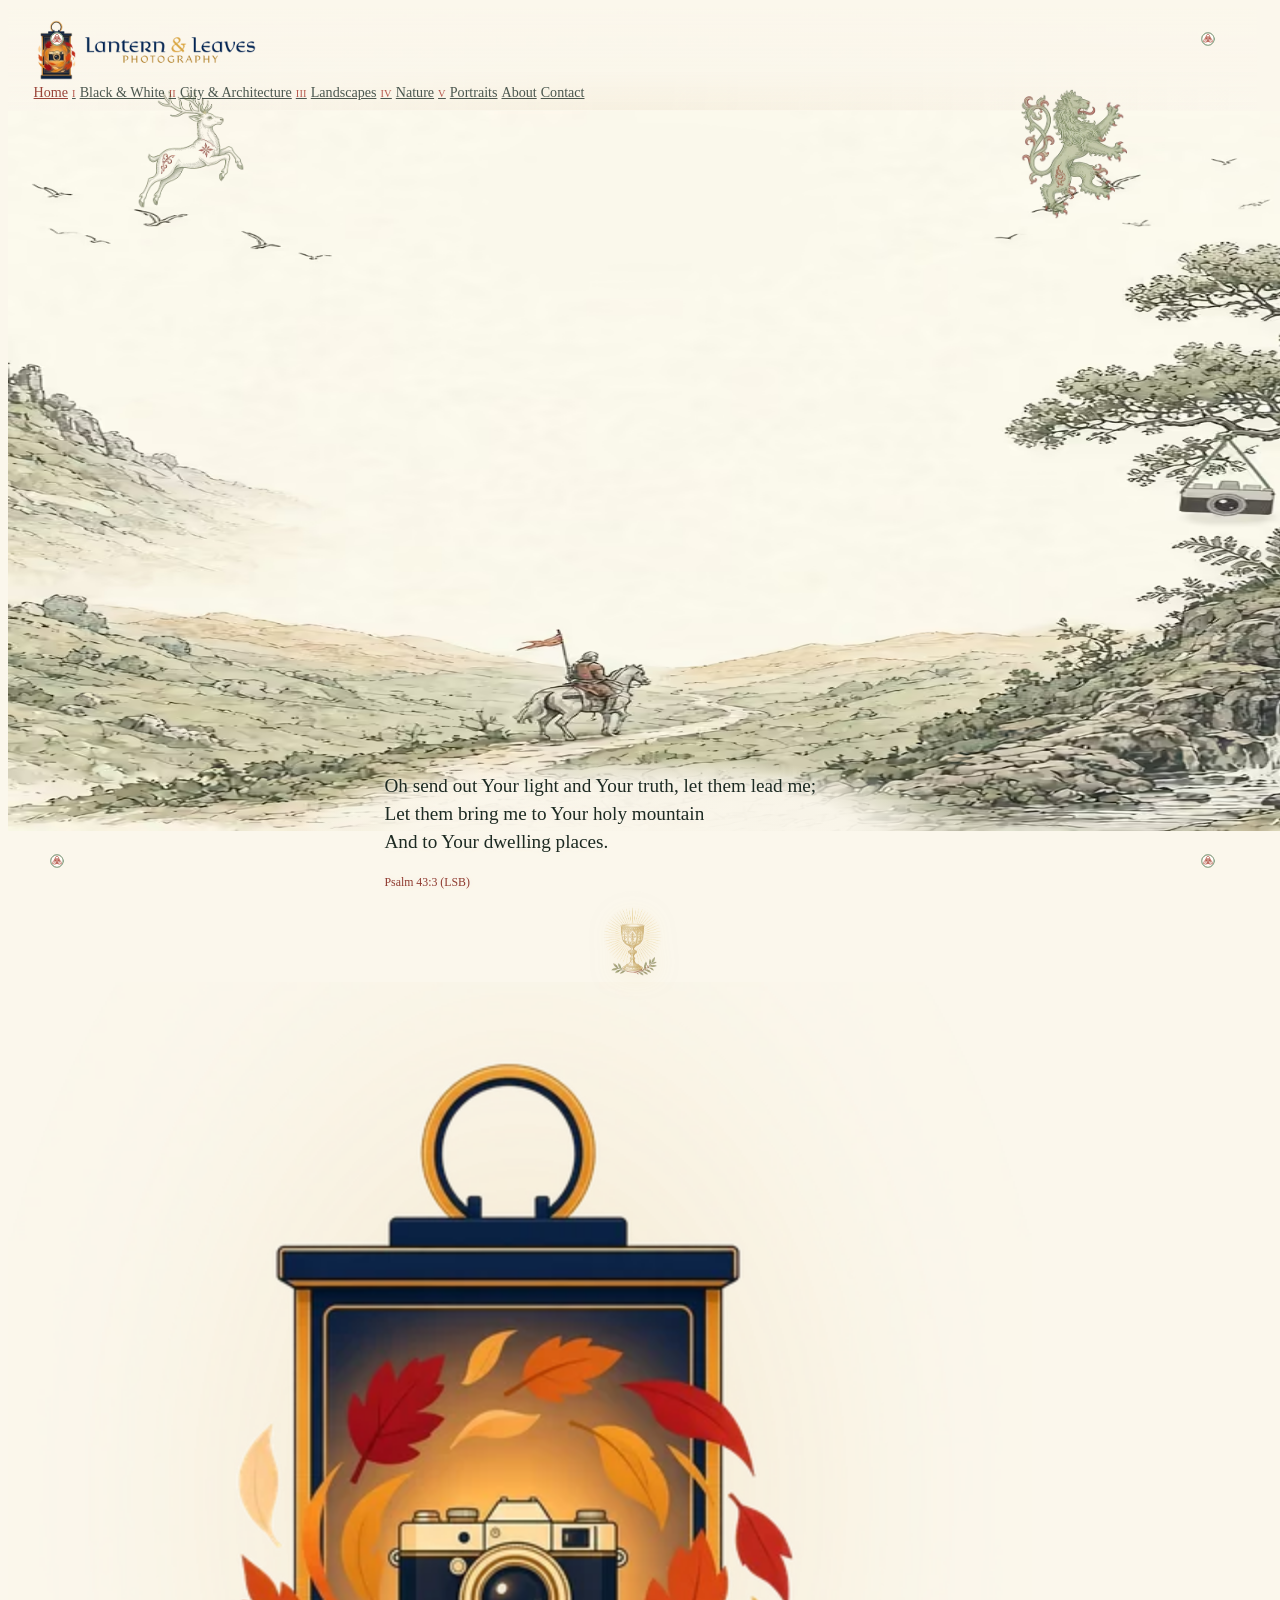
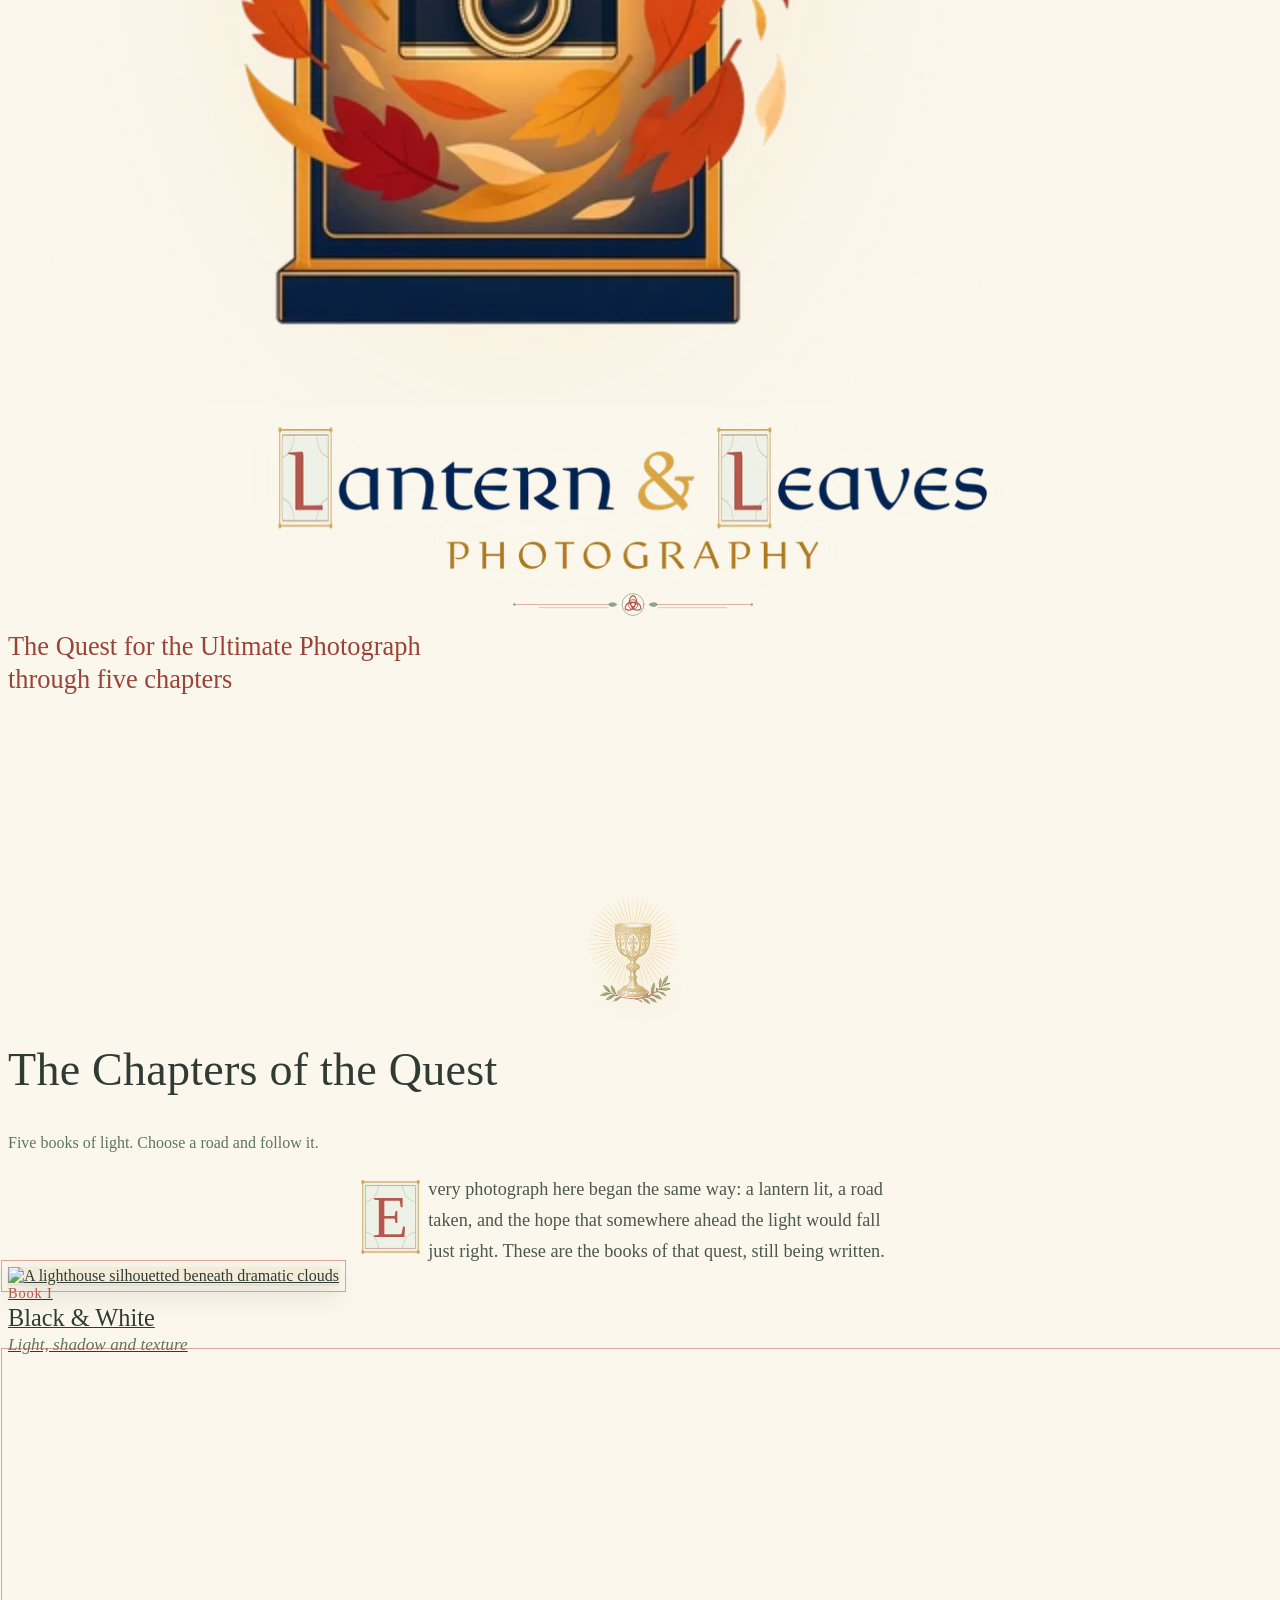
==== commit c3b1f281: "Gallery scan: add one Black & White (IMG_8464-Edit-Edit) and two City & Architecture (IMG_8421-Edit," ====
--- a/index.html
+++ b/index.html
@@ -139,7 +139,7 @@
         </div>
       </div>
     </section>
-    <script type="application/json" id="portal-data">{"black-white":[{"k":"images/black-white/bw-01","w":600,"h":384,"a":"Floodlit abbey ruins beneath a moonlit night sky","x":true},{"k":"images/black-white/bw-02","w":600,"h":787,"a":"A bare tree standing alone in a misty field","x":true},{"k":"images/black-white/bw-03","w":600,"h":453,"a":"A line of riders in hunting jackets and helmets on horseback","x":true},{"k":"images/black-white/bw-04","w":600,"h":501,"a":"A white horse with a braided mane and bridle against a black background","x":true},{"k":"images/black-white/bw-05","w":600,"h":364,"a":"Sheep grazing in a valley below rugged hills under heavy cloud","x":true},{"k":"images/black-white/bw-06","w":600,"h":382,"a":"A photographer in a ruined stone cloister lit by low sunlight","x":true},{"k":"images/black-white/bw-07","w":600,"h":363,"a":"Abbey ruins and a tall tower lit by beams of light at night","x":true},{"k":"images/black-white/bw-08","w":600,"h":407,"a":"A lighthouse silhouetted beneath dramatic clouds","x":true},{"k":"images/black-white/bw-09","w":600,"h":459,"a":"Rocks in a calm lake below a steep mountainside under cloud","x":true},{"k":"images/black-white/bw-10","w":600,"h":399,"a":"An abbey ruin and bare trees reflected in still water on a misty day","x":true},{"k":"images/black-white/bw-11","w":600,"h":385,"a":"Rugged mountain peaks under a dark, stormy sky","x":true},{"k":"images/black-white/bw-12","w":600,"h":352,"a":"A horse and rider clearing a show-jumping fence in an arena","x":true},{"k":"images/black-white/bw-13","w":600,"h":434,"a":"Close view of a horse's head, its rider blurred with motion","x":true},{"k":"images/black-white/bw-14","w":600,"h":351,"a":"A small castle on a rocky rise under billowing clouds","x":true},{"k":"images/black-white/bw-15","w":600,"h":407,"a":"A single tulip bloom on a curved stem against black","x":true},{"k":"images/black-white/bw-16","w":600,"h":808,"a":"An old-fashioned street lamp glowing in fog at night","x":true},{"k":"images/black-white/bw-17","w":600,"h":340,"a":"A footbridge fading into mist above dark water","x":true},{"k":"images/black-white/bw-19","w":600,"h":418,"a":"A horse grazing in a field, its mane falling forward","x":true},{"k":"images/black-white/bw-20","w":600,"h":356,"a":"A castle on a distant hill above a rocky shore under bright clouds","x":true},{"k":"images/black-white/bw-21","w":600,"h":376,"a":"A red maple leaf on a wooden bench, the rest of the scene in black and white","x":true},{"k":"images/black-white/bw-22","w":600,"h":843,"a":"Two young riders in show jackets on horseback in a field","x":true},{"k":"images/black-white/bw-23","w":600,"h":418,"a":"Castle ruins on a hilltop above fields and a dry stone wall","x":true},{"k":"images/black-white/bw-24","w":600,"h":467,"a":"A rider on a white horse against a dark background","x":true},{"k":"images/black-white/bw-25","w":600,"h":312,"a":"Mountains rising beyond a still lake under heavy cloud","x":true},{"k":"images/black-white/bw-26","w":600,"h":864,"a":"A statue of embracing figures seen through misted glass","x":true},{"k":"images/black-white/bw-27","w":600,"h":916,"a":"Tall windows of a modern glass interior with a chandelier","x":true},{"k":"images/black-white/bw-28","w":600,"h":457,"a":"A horse with a long flowing mane and a white blaze","x":true},{"k":"images/black-white/bw-29","w":600,"h":852,"a":"A vaulted stone archway receding into darkness","x":true},{"k":"images/black-white/bw-30","w":600,"h":840,"a":"Street lamps glowing along a misty paved path at night","x":true},{"k":"images/black-white/bw-32","w":600,"h":364,"a":"Round hay bales in a mown field under a cloudy sky","x":true},{"k":"images/black-white/bw-34","w":600,"h":376,"a":"Abbey ruins lit at night, with people silhouetted in front","x":true},{"k":"images/black-white/bw-35","w":600,"h":397,"a":"A grassy meadow before a dark wooded hillside","x":true},{"k":"images/black-white/bw-36","w":600,"h":413,"a":"A silhouetted tree with animals grazing in the misty distance","x":true},{"k":"images/black-white/bw-37","w":600,"h":878,"a":"A daisy-like flower seen from below against a dark background","x":true},{"k":"images/black-white/bw-38","w":600,"h":861,"a":"A white flower and its stem against a dark background","x":true},{"k":"images/black-white/bw-39","w":600,"h":374,"a":"A reedy pond with trees and a church spire in the distance","x":true},{"k":"images/black-white/bw-40","w":600,"h":284,"a":"A row of bare trees across a snowy field","x":true},{"k":"images/black-white/bw-41","w":600,"h":371,"a":"Two wedding rings resting on an open book","x":true},{"k":"images/black-white/bw-42","w":600,"h":340,"a":"An old stone barn among bare trees behind a mossy wall","x":true},{"k":"images/black-white/bw-43","w":600,"h":311,"a":"Waves washing over flat rocks along a coastline","x":true},{"k":"images/black-white/bw-44","w":600,"h":418,"a":"A ruined abbey and its tower lit against the night","x":true},{"k":"images/black-white/bw-45","w":600,"h":862,"a":"A dense stand of slender birch trees","x":true},{"k":"images/black-white/bw-46","w":600,"h":811,"a":"A single cosmos flower against a dark background","x":true},{"k":"images/black-white/bw-47","w":600,"h":831,"a":"A bare twig holding one pale leaf against a soft sky","x":true},{"k":"images/black-white/bw-48","w":600,"h":418,"a":"Bare trees and distant figures on a snowy field in fog","x":true},{"k":"images/black-white/bw-49","w":600,"h":788,"a":"A swan on dark water below a lamp-lit bridge at night","x":true},{"k":"images/black-white/bw-50","w":600,"h":464,"a":"A Gothic church facade lit at night at the end of a paved stone square, with a few people walking and shopfronts and street lamps along either side, in black and white","x":true}],"city-architecture":[{"k":"images/city-architecture/img-0807","w":600,"h":464,"a":"An art gallery shopfront at night with paintings in the windows","x":true},{"k":"images/city-architecture/img-1101","w":600,"h":464,"a":"A lit Christmas tree in a cobbled square before ornate old buildings at night","x":true},{"k":"images/city-architecture/img-1131","w":600,"h":776,"a":"People with red and blue umbrellas on a wet cobbled street below a spired tower at dusk","x":true},{"k":"images/city-architecture/storypost","w":600,"h":861,"a":"People blurred in motion on escalators and stairs in a modern building","x":true},{"k":"images/city-architecture/mg-4445","w":600,"h":418,"a":"Abbey ruins lit by colored floodlights at night","x":true},{"k":"images/city-architecture/img-1837","w":600,"h":464,"a":"Rows of bicycles parked close together","x":true},{"k":"images/city-architecture/img-2014","w":600,"h":776,"a":"A bronze statue of a seated robed figure before a Gothic cathedral","x":true},{"k":"images/city-architecture/pano2","w":600,"h":241,"a":"A red telephone box and a bench among snow-covered trees","x":true},{"k":"images/city-architecture/paris2006-086-dxo-raw","w":600,"h":418,"a":"People at a railing with a coin-operated telescope overlooking a city","x":true},{"k":"images/city-architecture/studleyroyalpanocropped1-edit","w":600,"h":201,"a":"A small classical temple beyond lawns and a still pond in woodland","x":true},{"k":"images/city-architecture/mg-5027","w":600,"h":418,"a":"Terracotta flower pots stacked on a shelf above garlands of dried flowers","x":true},{"k":"images/city-architecture/mg-5031","w":600,"h":418,"a":"Old garden tools, dried herbs and a woven basket on a blue wooden wall","x":true},{"k":"images/city-architecture/mjb0320","w":600,"h":418,"a":"A footbridge at night with streaks of colored light","x":true},{"k":"images/city-architecture/img-0792","w":600,"h":464,"a":"A weathered bronze statue of a naval officer in a peaked cap before the masts of a gray warship under blue sky","x":true},{"k":"images/city-architecture/img-1357","w":600,"h":395,"a":"A hand reaching toward a curved, richly illustrated history chart of ancient empires","x":true},{"k":"images/city-architecture/img-1401","w":600,"h":776,"a":"The towering curved wooden bow of a great ship against a blue sky with wisps of cloud","x":true},{"k":"images/city-architecture/img-5340","w":600,"h":776,"a":"A glowing amber lantern on a white wall beside an arched red door and a brass handrail","x":true},{"k":"images/city-architecture/img-0043-edit","w":600,"h":436,"a":"A curved shop front at night, its windows dressed with wreaths and framed displays around a lantern-lit doorway","x":true},{"k":"images/city-architecture/img-5583","w":600,"h":464,"a":"Two figures in silhouette beside a glowing pillar of projected words, casting radiating shadows at night","x":true},{"k":"images/city-architecture/img-6311-edit","w":600,"h":575,"a":"Three people with umbrellas, two in a flag pattern, looking through ornate iron railings at a grand stone building in the rain","x":true},{"k":"images/city-architecture/img-8643-edit","w":600,"h":464,"a":"A giant sculpted horse head of steel plates gleaming against a deep blue sky","x":true},{"k":"images/city-architecture/img-8657-edit","w":600,"h":776,"a":"Tall arched windows of leaded glass above an altar in a warm ochre church interior","x":true},{"k":"images/city-architecture/mg-4642","w":600,"h":472,"a":"An ornate Victorian clock-tower building lit with colorful projections as a searchlight beam crosses a hazy night sky","x":true},{"k":"images/city-architecture/img-0984-edit","w":600,"h":418,"a":"The crowned top of a red telephone box before the pinnacled towers of a Gothic cathedral","x":true},{"k":"images/city-architecture/img-2401-edit","w":600,"h":464,"a":"Soaring stained-glass windows beneath a ribbed vaulted ceiling in a Gothic chapter house","x":true},{"k":"images/city-architecture/img-3119-edit","w":600,"h":776,"a":"Flying buttresses and carved pinnacles leading to a Gothic cathedral tower under stormy clouds","x":true},{"k":"images/city-architecture/img-0566","w":600,"h":464,"a":"A fine-art gallery shopfront at night, its windows filled with colorful paintings, a portrait hanging in an upstairs window, and a dusting of snow on the lamp-post and the ledge above the sign","x":true}],"landscapes":[{"k":"images/landscapes/img-2691","w":600,"h":464,"a":"Weathered gravestones on a grassy hilltop above the sea at sunset","x":true},{"k":"images/landscapes/img-4567","w":600,"h":365,"a":"A sailboat in choppy turquoise water near a lighthouse and palm trees","x":true},{"k":"images/landscapes/fb-556583759","w":600,"h":415,"a":"Bare trees and an abbey ruin reflected in a river on a misty morning","x":true},{"k":"images/landscapes/morning-glory","w":600,"h":407,"a":"A lighthouse beneath a vivid pink and purple sky","x":true},{"k":"images/landscapes/studly-royal-summer","w":600,"h":201,"a":"A classical temple on a green lawn beside a pond and woodland","x":true},{"k":"images/landscapes/whitby-evening-tide","w":600,"h":328,"a":"Waves rolling in below dark cliffs under an evening sky","x":true},{"k":"images/landscapes/whitby-evening","w":600,"h":281,"a":"A long pier with a small lighthouse reaching into a calm blue sea","x":true},{"k":"images/landscapes/whitby-harbor-2","w":600,"h":418,"a":"Hillside houses and a lit church above a harbor at dusk","x":true},{"k":"images/landscapes/whitby-harbor","w":600,"h":418,"a":"Waterfront houses lit at dusk across a calm harbor","x":true},{"k":"images/landscapes/mg-6409-edit","w":600,"h":418,"a":"An abbey ruin and trees reflected in a still river on a clear morning","x":true},{"k":"images/landscapes/mg-6700","w":600,"h":418,"a":"A sheep and lamb on a grassy headland with castle ruins in the distance","x":true},{"k":"images/landscapes/mg-2709-dxo-raw","w":600,"h":418,"a":"A gorse-covered hillside and rocky outcrops beside a winding path","x":true},{"k":"images/landscapes/img-2827-edit","w":600,"h":440,"a":"A lone slender tree growing from weathered gritstone rock formations, with small figures on the rocks, in black and white","x":true},{"k":"images/landscapes/mg-0813-edit","w":600,"h":372,"a":"A kite flying over a family on a wide golden sand dune beneath a blue sky and a dark cloud","x":true},{"k":"images/landscapes/mg-5237","w":600,"h":418,"a":"Frost-covered trees along the bank of a still winter lake under a pale sky","x":true},{"k":"images/landscapes/mg-9840-edit","w":600,"h":418,"a":"A leaf-strewn path winding through tall pine trees in warm, muted light","x":true},{"k":"images/landscapes/mg-9921-edit","w":600,"h":418,"a":"Tall dark tree trunks in a dense wood, with pale sunlight glowing between them and fallen branches on the forest floor","x":true},{"k":"images/landscapes/img-0677-edit","w":600,"h":464,"a":"A low, spreading tree heavy with snow in a snowy field under a blue winter sky, with snow-laden pines behind it","x":true},{"k":"images/landscapes/img-3469","w":600,"h":364,"a":"A wide waterfall and turquoise water under a blue sky, with a complete double rainbow and a small tour boat in the spray","x":true}],"nature":[{"k":"images/nature/autumn-light","w":600,"h":375,"a":"Yellow autumn leaves on a branch glowing in sunlight","x":true},{"k":"images/nature/catching-the-light","w":600,"h":861,"a":"A single yellow leaf on a twig against a soft blue background","x":true},{"k":"images/nature/horse-and-sun","w":600,"h":864,"a":"Close view of a chestnut horse's face in warm sunlight","x":true},{"k":"images/nature/mg-7584-edit","w":600,"h":819,"a":"A chestnut horse looking over a dry stone wall","x":true},{"k":"images/nature/mg-3378-dxo-raw","w":600,"h":418,"a":"Close view of an orange lily with dark stamens","x":true},{"k":"images/nature/mg-3411","w":600,"h":869,"a":"A pale yellow daisy with a purple center","x":true},{"k":"images/nature/mg-6767","w":600,"h":861,"a":"Two yellow tulips streaked with red against a dark green background","x":true},{"k":"images/nature/mg-6775","w":600,"h":861,"a":"Two yellow tulips with red streaks against a soft background","x":true},{"k":"images/nature/mg-6776-edit","w":600,"h":835,"a":"An orange tulip among pink and orange blooms","x":true},{"k":"images/nature/mg-6778-edit-edit","w":600,"h":743,"a":"Deep pink tulips on tall green stems","x":true},{"k":"images/nature/mg-6779","w":600,"h":861,"a":"Two pink tulips on slender stems","x":true},{"k":"images/nature/mg-3436-dxo-raw","w":600,"h":418,"a":"Close view of pink orchid blossoms","x":true},{"k":"images/nature/mg-4933","w":600,"h":861,"a":"Purple crocus flowers in a pot of gravel","x":true},{"k":"images/nature/mg-5198-edit","w":600,"h":832,"a":"A yellow leaf on a bare twig against a pale, glowing background","x":true},{"k":"images/nature/mg-5204-edit","w":600,"h":861,"a":"A yellow leaf hanging from a twig against a blue sky","x":true},{"k":"images/nature/mg-6772","w":600,"h":808,"a":"Three white tulips against a soft brown background","x":true},{"k":"images/nature/mg-7217-edit","w":600,"h":861,"a":"A rider in a tweed jacket on a white horse in a show ring","x":true},{"k":"images/nature/mg-7232","w":600,"h":418,"a":"A white horse and handlers in a show ring, with onlookers behind","x":true},{"k":"images/nature/mg-7250","w":600,"h":418,"a":"A dapple-grey horse led by handlers in country show clothes","x":true},{"k":"images/nature/mg-7913-edit","w":600,"h":369,"a":"Two horses touching noses across a dry stone wall","x":true},{"k":"images/nature/img-8898-edit","w":600,"h":464,"a":"Long-haired shaggy cattle grazing in a green pasture below autumn trees and a rocky hill","x":true},{"k":"images/nature/mg-9668-edit","w":600,"h":418,"a":"A dense stand of bright pink cosmos flowers with yellow centers among feathery green foliage, with small white and blue blossoms mixed in","x":true},{"k":"images/nature/mg-9672-edit","w":600,"h":418,"a":"Pale pink cosmos flowers with yellow centers standing among feathery green leaves, with darker pink blooms fading into the background","x":true}],"portraits":[{"k":"images/portraits/img-0870","w":600,"h":488,"a":"An older man in a straw hat painting at an easel by the sea","x":true},{"k":"images/portraits/fb-36451459","w":600,"h":874,"a":"An older man in a cap playing a double bass","x":true},{"k":"images/portraits/ally","w":600,"h":418,"a":"A young woman with long wavy blonde hair, eyes lowered","x":true},{"k":"images/portraits/summer-eve","w":600,"h":814,"a":"A young woman in a floral dress standing in a stone archway","x":true},{"k":"images/portraits/edit3","w":600,"h":418,"a":"A young woman with fair hair looking over her shoulder","x":true},{"k":"images/portraits/img-4702","w":600,"h":464,"a":"A smiling woman with windswept hair before a ruined stone tower, in a vintage tintype style","x":true},{"k":"images/portraits/img-2904-edit","w":600,"h":432,"a":"A young man leaping between huge mossy boulders against a cloudy sky","x":true},{"k":"images/portraits/mg-0282-edit-edit","w":600,"h":861,"a":"A woman with swept-up blonde hair in a dark dress and wide gold belt, lit in teal and rose","x":true},{"k":"images/portraits/mg-02482","w":600,"h":837,"a":"A woman with pale blonde hair and blue eyes glancing over her shoulder against a black background","x":true},{"k":"images/portraits/sammi1noframe","w":600,"h":788,"a":"A close black-and-white portrait of a freckled girl, half her face hidden, gazing at the camera","x":true},{"k":"images/portraits/mjb0445","w":600,"h":418,"a":"A reddish-brown curly-coated dog resting in a gray cushioned bed, looking toward the camera","x":true},{"k":"images/portraits/mjb0965-2-edit-topaz-sharpen-auto-denoise-edit","w":600,"h":758,"a":"A blonde bride in a short white dress sits in a patterned armchair holding a bouquet, in a soft hazy light","x":true},{"k":"images/portraits/mjb0974-2-edit","w":600,"h":418,"a":"A smiling blonde bride in a veil looks back over her shoulder against a warm rose-colored backdrop, a lantern tattoo visible on her arm","x":true},{"k":"images/portraits/mg-0214-edit-edit-edit","w":600,"h":861,"a":"A young woman with a blonde bob and bangs, wearing a brown ribbed tank top, looking slightly to the side in soft, painterly light","x":true},{"k":"images/portraits/mg-2635","w":600,"h":861,"a":"A young woman with long blonde hair, in a floral dress, sitting barefoot in a stone window opening, lit by soft, painterly light","x":true}]}</script>
+    <script type="application/json" id="portal-data">{"black-white":[{"k":"images/black-white/bw-01","w":600,"h":384,"a":"Floodlit abbey ruins beneath a moonlit night sky","x":true},{"k":"images/black-white/bw-02","w":600,"h":787,"a":"A bare tree standing alone in a misty field","x":true},{"k":"images/black-white/bw-03","w":600,"h":453,"a":"A line of riders in hunting jackets and helmets on horseback","x":true},{"k":"images/black-white/bw-04","w":600,"h":501,"a":"A white horse with a braided mane and bridle against a black background","x":true},{"k":"images/black-white/bw-05","w":600,"h":364,"a":"Sheep grazing in a valley below rugged hills under heavy cloud","x":true},{"k":"images/black-white/bw-06","w":600,"h":382,"a":"A photographer in a ruined stone cloister lit by low sunlight","x":true},{"k":"images/black-white/bw-07","w":600,"h":363,"a":"Abbey ruins and a tall tower lit by beams of light at night","x":true},{"k":"images/black-white/bw-08","w":600,"h":407,"a":"A lighthouse silhouetted beneath dramatic clouds","x":true},{"k":"images/black-white/bw-09","w":600,"h":459,"a":"Rocks in a calm lake below a steep mountainside under cloud","x":true},{"k":"images/black-white/bw-10","w":600,"h":399,"a":"An abbey ruin and bare trees reflected in still water on a misty day","x":true},{"k":"images/black-white/bw-11","w":600,"h":385,"a":"Rugged mountain peaks under a dark, stormy sky","x":true},{"k":"images/black-white/bw-12","w":600,"h":352,"a":"A horse and rider clearing a show-jumping fence in an arena","x":true},{"k":"images/black-white/bw-13","w":600,"h":434,"a":"Close view of a horse's head, its rider blurred with motion","x":true},{"k":"images/black-white/bw-14","w":600,"h":351,"a":"A small castle on a rocky rise under billowing clouds","x":true},{"k":"images/black-white/bw-15","w":600,"h":407,"a":"A single tulip bloom on a curved stem against black","x":true},{"k":"images/black-white/bw-16","w":600,"h":808,"a":"An old-fashioned street lamp glowing in fog at night","x":true},{"k":"images/black-white/bw-17","w":600,"h":340,"a":"A footbridge fading into mist above dark water","x":true},{"k":"images/black-white/bw-19","w":600,"h":418,"a":"A horse grazing in a field, its mane falling forward","x":true},{"k":"images/black-white/bw-20","w":600,"h":356,"a":"A castle on a distant hill above a rocky shore under bright clouds","x":true},{"k":"images/black-white/bw-21","w":600,"h":376,"a":"A red maple leaf on a wooden bench, the rest of the scene in black and white","x":true},{"k":"images/black-white/bw-22","w":600,"h":843,"a":"Two young riders in show jackets on horseback in a field","x":true},{"k":"images/black-white/bw-23","w":600,"h":418,"a":"Castle ruins on a hilltop above fields and a dry stone wall","x":true},{"k":"images/black-white/bw-24","w":600,"h":467,"a":"A rider on a white horse against a dark background","x":true},{"k":"images/black-white/bw-25","w":600,"h":312,"a":"Mountains rising beyond a still lake under heavy cloud","x":true},{"k":"images/black-white/bw-26","w":600,"h":864,"a":"A statue of embracing figures seen through misted glass","x":true},{"k":"images/black-white/bw-27","w":600,"h":916,"a":"Tall windows of a modern glass interior with a chandelier","x":true},{"k":"images/black-white/bw-28","w":600,"h":457,"a":"A horse with a long flowing mane and a white blaze","x":true},{"k":"images/black-white/bw-29","w":600,"h":852,"a":"A vaulted stone archway receding into darkness","x":true},{"k":"images/black-white/bw-30","w":600,"h":840,"a":"Street lamps glowing along a misty paved path at night","x":true},{"k":"images/black-white/bw-32","w":600,"h":364,"a":"Round hay bales in a mown field under a cloudy sky","x":true},{"k":"images/black-white/bw-34","w":600,"h":376,"a":"Abbey ruins lit at night, with people silhouetted in front","x":true},{"k":"images/black-white/bw-35","w":600,"h":397,"a":"A grassy meadow before a dark wooded hillside","x":true},{"k":"images/black-white/bw-36","w":600,"h":413,"a":"A silhouetted tree with animals grazing in the misty distance","x":true},{"k":"images/black-white/bw-37","w":600,"h":878,"a":"A daisy-like flower seen from below against a dark background","x":true},{"k":"images/black-white/bw-38","w":600,"h":861,"a":"A white flower and its stem against a dark background","x":true},{"k":"images/black-white/bw-39","w":600,"h":374,"a":"A reedy pond with trees and a church spire in the distance","x":true},{"k":"images/black-white/bw-40","w":600,"h":284,"a":"A row of bare trees across a snowy field","x":true},{"k":"images/black-white/bw-41","w":600,"h":371,"a":"Two wedding rings resting on an open book","x":true},{"k":"images/black-white/bw-42","w":600,"h":340,"a":"An old stone barn among bare trees behind a mossy wall","x":true},{"k":"images/black-white/bw-43","w":600,"h":311,"a":"Waves washing over flat rocks along a coastline","x":true},{"k":"images/black-white/bw-44","w":600,"h":418,"a":"A ruined abbey and its tower lit against the night","x":true},{"k":"images/black-white/bw-45","w":600,"h":862,"a":"A dense stand of slender birch trees","x":true},{"k":"images/black-white/bw-46","w":600,"h":811,"a":"A single cosmos flower against a dark background","x":true},{"k":"images/black-white/bw-47","w":600,"h":831,"a":"A bare twig holding one pale leaf against a soft sky","x":true},{"k":"images/black-white/bw-48","w":600,"h":418,"a":"Bare trees and distant figures on a snowy field in fog","x":true},{"k":"images/black-white/bw-49","w":600,"h":788,"a":"A swan on dark water below a lamp-lit bridge at night","x":true},{"k":"images/black-white/bw-50","w":600,"h":464,"a":"A Gothic church facade lit at night at the end of a paved stone square, with a few people walking and shopfronts and street lamps along either side, in black and white","x":true},{"k":"images/black-white/bw-51","w":600,"h":464,"a":"A ring of standing stones under a wide cloudy sky, with a curved path in the foreground and two small airplanes flying overhead, in black and white","x":true}],"city-architecture":[{"k":"images/city-architecture/img-0807","w":600,"h":464,"a":"An art gallery shopfront at night with paintings in the windows","x":true},{"k":"images/city-architecture/img-1101","w":600,"h":464,"a":"A lit Christmas tree in a cobbled square before ornate old buildings at night","x":true},{"k":"images/city-architecture/img-1131","w":600,"h":776,"a":"People with red and blue umbrellas on a wet cobbled street below a spired tower at dusk","x":true},{"k":"images/city-architecture/storypost","w":600,"h":861,"a":"People blurred in motion on escalators and stairs in a modern building","x":true},{"k":"images/city-architecture/mg-4445","w":600,"h":418,"a":"Abbey ruins lit by colored floodlights at night","x":true},{"k":"images/city-architecture/img-1837","w":600,"h":464,"a":"Rows of bicycles parked close together","x":true},{"k":"images/city-architecture/img-2014","w":600,"h":776,"a":"A bronze statue of a seated robed figure before a Gothic cathedral","x":true},{"k":"images/city-architecture/pano2","w":600,"h":241,"a":"A red telephone box and a bench among snow-covered trees","x":true},{"k":"images/city-architecture/paris2006-086-dxo-raw","w":600,"h":418,"a":"People at a railing with a coin-operated telescope overlooking a city","x":true},{"k":"images/city-architecture/studleyroyalpanocropped1-edit","w":600,"h":201,"a":"A small classical temple beyond lawns and a still pond in woodland","x":true},{"k":"images/city-architecture/mg-5027","w":600,"h":418,"a":"Terracotta flower pots stacked on a shelf above garlands of dried flowers","x":true},{"k":"images/city-architecture/mg-5031","w":600,"h":418,"a":"Old garden tools, dried herbs and a woven basket on a blue wooden wall","x":true},{"k":"images/city-architecture/mjb0320","w":600,"h":418,"a":"A footbridge at night with streaks of colored light","x":true},{"k":"images/city-architecture/img-0792","w":600,"h":464,"a":"A weathered bronze statue of a naval officer in a peaked cap before the masts of a gray warship under blue sky","x":true},{"k":"images/city-architecture/img-1357","w":600,"h":395,"a":"A hand reaching toward a curved, richly illustrated history chart of ancient empires","x":true},{"k":"images/city-architecture/img-1401","w":600,"h":776,"a":"The towering curved wooden bow of a great ship against a blue sky with wisps of cloud","x":true},{"k":"images/city-architecture/img-5340","w":600,"h":776,"a":"A glowing amber lantern on a white wall beside an arched red door and a brass handrail","x":true},{"k":"images/city-architecture/img-0043-edit","w":600,"h":436,"a":"A curved shop front at night, its windows dressed with wreaths and framed displays around a lantern-lit doorway","x":true},{"k":"images/city-architecture/img-5583","w":600,"h":464,"a":"Two figures in silhouette beside a glowing pillar of projected words, casting radiating shadows at night","x":true},{"k":"images/city-architecture/img-6311-edit","w":600,"h":575,"a":"Three people with umbrellas, two in a flag pattern, looking through ornate iron railings at a grand stone building in the rain","x":true},{"k":"images/city-architecture/img-8643-edit","w":600,"h":464,"a":"A giant sculpted horse head of steel plates gleaming against a deep blue sky","x":true},{"k":"images/city-architecture/img-8657-edit","w":600,"h":776,"a":"Tall arched windows of leaded glass above an altar in a warm ochre church interior","x":true},{"k":"images/city-architecture/mg-4642","w":600,"h":472,"a":"An ornate Victorian clock-tower building lit with colorful projections as a searchlight beam crosses a hazy night sky","x":true},{"k":"images/city-architecture/img-0984-edit","w":600,"h":418,"a":"The crowned top of a red telephone box before the pinnacled towers of a Gothic cathedral","x":true},{"k":"images/city-architecture/img-2401-edit","w":600,"h":464,"a":"Soaring stained-glass windows beneath a ribbed vaulted ceiling in a Gothic chapter house","x":true},{"k":"images/city-architecture/img-3119-edit","w":600,"h":776,"a":"Flying buttresses and carved pinnacles leading to a Gothic cathedral tower under stormy clouds","x":true},{"k":"images/city-architecture/img-0566","w":600,"h":464,"a":"A fine-art gallery shopfront at night, its windows filled with colorful paintings, a portrait hanging in an upstairs window, and a dusting of snow on the lamp-post and the ledge above the sign","x":true},{"k":"images/city-architecture/img-8421-edit","w":600,"h":349,"a":"A colonnaded stone courtyard with a still pool reflecting the columns, two people in long dark cloaks standing at the far edge, in warm sepia light","x":true},{"k":"images/city-architecture/img-8696-edit","w":600,"h":776,"a":"An ornate red chair with a gold cushion on a raised platform, under a crimson canopy bearing a coat of arms, with a patterned carpet leading toward it and a tapestry on the wall behind","x":true}],"landscapes":[{"k":"images/landscapes/img-2691","w":600,"h":464,"a":"Weathered gravestones on a grassy hilltop above the sea at sunset","x":true},{"k":"images/landscapes/img-4567","w":600,"h":365,"a":"A sailboat in choppy turquoise water near a lighthouse and palm trees","x":true},{"k":"images/landscapes/fb-556583759","w":600,"h":415,"a":"Bare trees and an abbey ruin reflected in a river on a misty morning","x":true},{"k":"images/landscapes/morning-glory","w":600,"h":407,"a":"A lighthouse beneath a vivid pink and purple sky","x":true},{"k":"images/landscapes/studly-royal-summer","w":600,"h":201,"a":"A classical temple on a green lawn beside a pond and woodland","x":true},{"k":"images/landscapes/whitby-evening-tide","w":600,"h":328,"a":"Waves rolling in below dark cliffs under an evening sky","x":true},{"k":"images/landscapes/whitby-evening","w":600,"h":281,"a":"A long pier with a small lighthouse reaching into a calm blue sea","x":true},{"k":"images/landscapes/whitby-harbor-2","w":600,"h":418,"a":"Hillside houses and a lit church above a harbor at dusk","x":true},{"k":"images/landscapes/whitby-harbor","w":600,"h":418,"a":"Waterfront houses lit at dusk across a calm harbor","x":true},{"k":"images/landscapes/mg-6409-edit","w":600,"h":418,"a":"An abbey ruin and trees reflected in a still river on a clear morning","x":true},{"k":"images/landscapes/mg-6700","w":600,"h":418,"a":"A sheep and lamb on a grassy headland with castle ruins in the distance","x":true},{"k":"images/landscapes/mg-2709-dxo-raw","w":600,"h":418,"a":"A gorse-covered hillside and rocky outcrops beside a winding path","x":true},{"k":"images/landscapes/img-2827-edit","w":600,"h":440,"a":"A lone slender tree growing from weathered gritstone rock formations, with small figures on the rocks, in black and white","x":true},{"k":"images/landscapes/mg-0813-edit","w":600,"h":372,"a":"A kite flying over a family on a wide golden sand dune beneath a blue sky and a dark cloud","x":true},{"k":"images/landscapes/mg-5237","w":600,"h":418,"a":"Frost-covered trees along the bank of a still winter lake under a pale sky","x":true},{"k":"images/landscapes/mg-9840-edit","w":600,"h":418,"a":"A leaf-strewn path winding through tall pine trees in warm, muted light","x":true},{"k":"images/landscapes/mg-9921-edit","w":600,"h":418,"a":"Tall dark tree trunks in a dense wood, with pale sunlight glowing between them and fallen branches on the forest floor","x":true},{"k":"images/landscapes/img-0677-edit","w":600,"h":464,"a":"A low, spreading tree heavy with snow in a snowy field under a blue winter sky, with snow-laden pines behind it","x":true},{"k":"images/landscapes/img-3469","w":600,"h":364,"a":"A wide waterfall and turquoise water under a blue sky, with a complete double rainbow and a small tour boat in the spray","x":true}],"nature":[{"k":"images/nature/autumn-light","w":600,"h":375,"a":"Yellow autumn leaves on a branch glowing in sunlight","x":true},{"k":"images/nature/catching-the-light","w":600,"h":861,"a":"A single yellow leaf on a twig against a soft blue background","x":true},{"k":"images/nature/horse-and-sun","w":600,"h":864,"a":"Close view of a chestnut horse's face in warm sunlight","x":true},{"k":"images/nature/mg-7584-edit","w":600,"h":819,"a":"A chestnut horse looking over a dry stone wall","x":true},{"k":"images/nature/mg-3378-dxo-raw","w":600,"h":418,"a":"Close view of an orange lily with dark stamens","x":true},{"k":"images/nature/mg-3411","w":600,"h":869,"a":"A pale yellow daisy with a purple center","x":true},{"k":"images/nature/mg-6767","w":600,"h":861,"a":"Two yellow tulips streaked with red against a dark green background","x":true},{"k":"images/nature/mg-6775","w":600,"h":861,"a":"Two yellow tulips with red streaks against a soft background","x":true},{"k":"images/nature/mg-6776-edit","w":600,"h":835,"a":"An orange tulip among pink and orange blooms","x":true},{"k":"images/nature/mg-6778-edit-edit","w":600,"h":743,"a":"Deep pink tulips on tall green stems","x":true},{"k":"images/nature/mg-6779","w":600,"h":861,"a":"Two pink tulips on slender stems","x":true},{"k":"images/nature/mg-3436-dxo-raw","w":600,"h":418,"a":"Close view of pink orchid blossoms","x":true},{"k":"images/nature/mg-4933","w":600,"h":861,"a":"Purple crocus flowers in a pot of gravel","x":true},{"k":"images/nature/mg-5198-edit","w":600,"h":832,"a":"A yellow leaf on a bare twig against a pale, glowing background","x":true},{"k":"images/nature/mg-5204-edit","w":600,"h":861,"a":"A yellow leaf hanging from a twig against a blue sky","x":true},{"k":"images/nature/mg-6772","w":600,"h":808,"a":"Three white tulips against a soft brown background","x":true},{"k":"images/nature/mg-7217-edit","w":600,"h":861,"a":"A rider in a tweed jacket on a white horse in a show ring","x":true},{"k":"images/nature/mg-7232","w":600,"h":418,"a":"A white horse and handlers in a show ring, with onlookers behind","x":true},{"k":"images/nature/mg-7250","w":600,"h":418,"a":"A dapple-grey horse led by handlers in country show clothes","x":true},{"k":"images/nature/mg-7913-edit","w":600,"h":369,"a":"Two horses touching noses across a dry stone wall","x":true},{"k":"images/nature/img-8898-edit","w":600,"h":464,"a":"Long-haired shaggy cattle grazing in a green pasture below autumn trees and a rocky hill","x":true},{"k":"images/nature/mg-9668-edit","w":600,"h":418,"a":"A dense stand of bright pink cosmos flowers with yellow centers among feathery green foliage, with small white and blue blossoms mixed in","x":true},{"k":"images/nature/mg-9672-edit","w":600,"h":418,"a":"Pale pink cosmos flowers with yellow centers standing among feathery green leaves, with darker pink blooms fading into the background","x":true}],"portraits":[{"k":"images/portraits/img-0870","w":600,"h":488,"a":"An older man in a straw hat painting at an easel by the sea","x":true},{"k":"images/portraits/fb-36451459","w":600,"h":874,"a":"An older man in a cap playing a double bass","x":true},{"k":"images/portraits/ally","w":600,"h":418,"a":"A young woman with long wavy blonde hair, eyes lowered","x":true},{"k":"images/portraits/summer-eve","w":600,"h":814,"a":"A young woman in a floral dress standing in a stone archway","x":true},{"k":"images/portraits/edit3","w":600,"h":418,"a":"A young woman with fair hair looking over her shoulder","x":true},{"k":"images/portraits/img-4702","w":600,"h":464,"a":"A smiling woman with windswept hair before a ruined stone tower, in a vintage tintype style","x":true},{"k":"images/portraits/img-2904-edit","w":600,"h":432,"a":"A young man leaping between huge mossy boulders against a cloudy sky","x":true},{"k":"images/portraits/mg-0282-edit-edit","w":600,"h":861,"a":"A woman with swept-up blonde hair in a dark dress and wide gold belt, lit in teal and rose","x":true},{"k":"images/portraits/mg-02482","w":600,"h":837,"a":"A woman with pale blonde hair and blue eyes glancing over her shoulder against a black background","x":true},{"k":"images/portraits/sammi1noframe","w":600,"h":788,"a":"A close black-and-white portrait of a freckled girl, half her face hidden, gazing at the camera","x":true},{"k":"images/portraits/mjb0445","w":600,"h":418,"a":"A reddish-brown curly-coated dog resting in a gray cushioned bed, looking toward the camera","x":true},{"k":"images/portraits/mjb0965-2-edit-topaz-sharpen-auto-denoise-edit","w":600,"h":758,"a":"A blonde bride in a short white dress sits in a patterned armchair holding a bouquet, in a soft hazy light","x":true},{"k":"images/portraits/mjb0974-2-edit","w":600,"h":418,"a":"A smiling blonde bride in a veil looks back over her shoulder against a warm rose-colored backdrop, a lantern tattoo visible on her arm","x":true},{"k":"images/portraits/mg-0214-edit-edit-edit","w":600,"h":861,"a":"A young woman with a blonde bob and bangs, wearing a brown ribbed tank top, looking slightly to the side in soft, painterly light","x":true},{"k":"images/portraits/mg-2635","w":600,"h":861,"a":"A young woman with long blonde hair, in a floral dress, sitting barefoot in a stone window opening, lit by soft, painterly light","x":true}]}</script>
     <script>
     /* Pick one random photo per gallery portal on every load (runs before the lazy images start loading). */
     (function () {
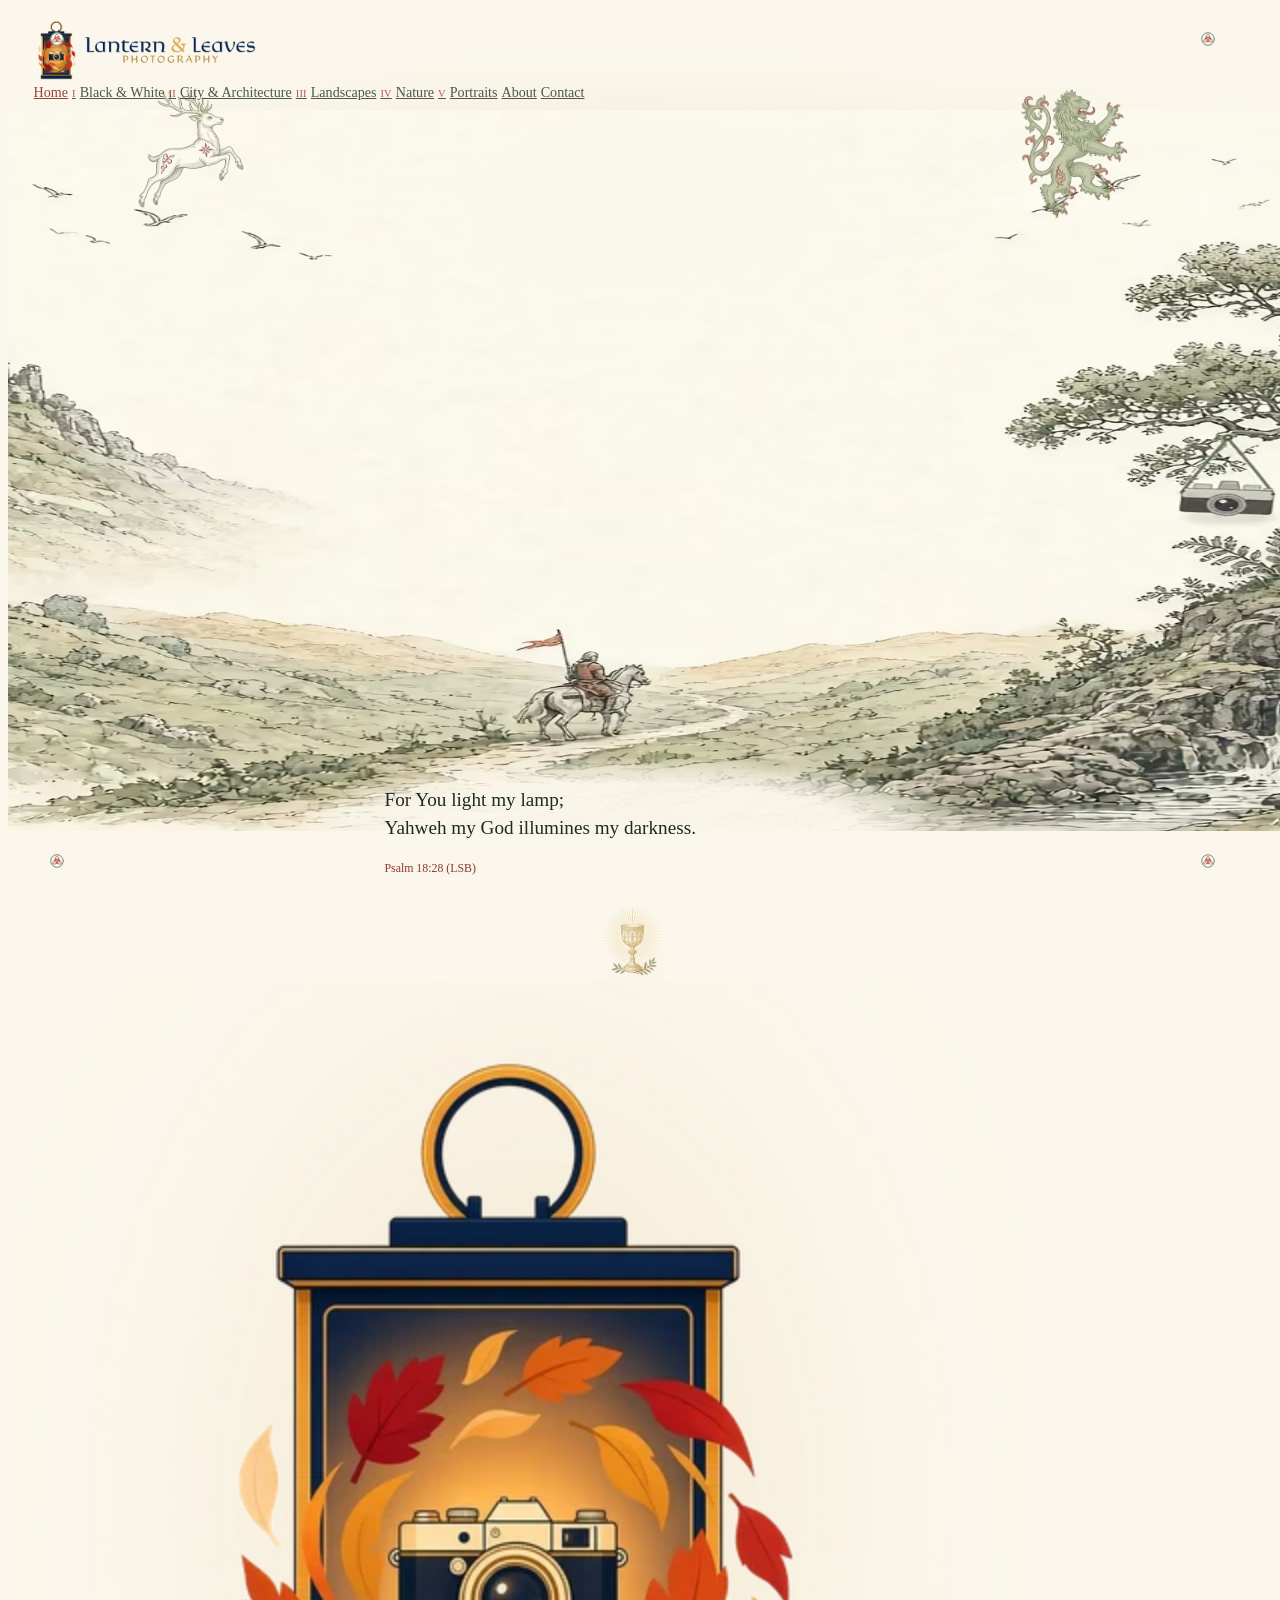
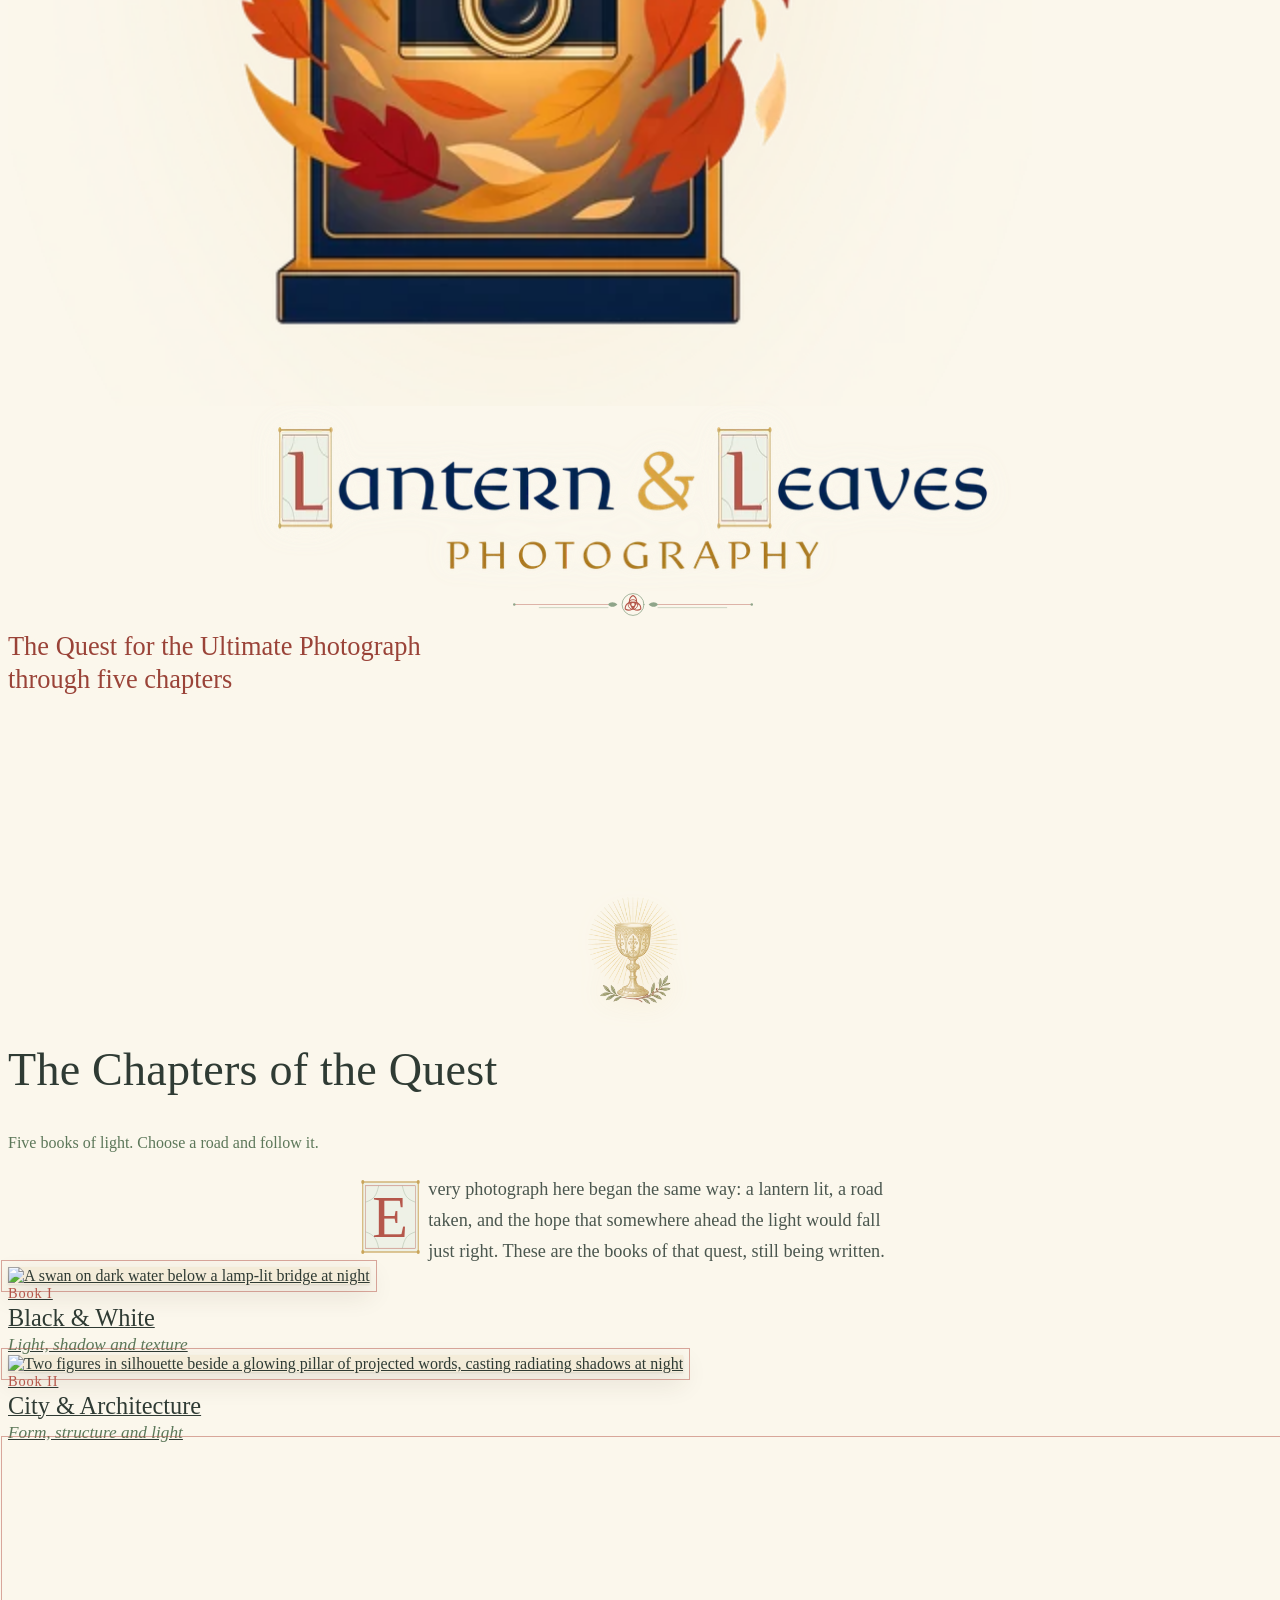
==== commit 6848bbd5: "Gallery scan: add one City & Architecture (IMG_5950-Edit) and one Landscapes (IMG_5285-Edit); standa" ====
--- a/index.html
+++ b/index.html
@@ -139,7 +139,7 @@
         </div>
       </div>
     </section>
-    <script type="application/json" id="portal-data">{"black-white":[{"k":"images/black-white/bw-01","w":600,"h":384,"a":"Floodlit abbey ruins beneath a moonlit night sky","x":true},{"k":"images/black-white/bw-02","w":600,"h":787,"a":"A bare tree standing alone in a misty field","x":true},{"k":"images/black-white/bw-03","w":600,"h":453,"a":"A line of riders in hunting jackets and helmets on horseback","x":true},{"k":"images/black-white/bw-04","w":600,"h":501,"a":"A white horse with a braided mane and bridle against a black background","x":true},{"k":"images/black-white/bw-05","w":600,"h":364,"a":"Sheep grazing in a valley below rugged hills under heavy cloud","x":true},{"k":"images/black-white/bw-06","w":600,"h":382,"a":"A photographer in a ruined stone cloister lit by low sunlight","x":true},{"k":"images/black-white/bw-07","w":600,"h":363,"a":"Abbey ruins and a tall tower lit by beams of light at night","x":true},{"k":"images/black-white/bw-08","w":600,"h":407,"a":"A lighthouse silhouetted beneath dramatic clouds","x":true},{"k":"images/black-white/bw-09","w":600,"h":459,"a":"Rocks in a calm lake below a steep mountainside under cloud","x":true},{"k":"images/black-white/bw-10","w":600,"h":399,"a":"An abbey ruin and bare trees reflected in still water on a misty day","x":true},{"k":"images/black-white/bw-11","w":600,"h":385,"a":"Rugged mountain peaks under a dark, stormy sky","x":true},{"k":"images/black-white/bw-12","w":600,"h":352,"a":"A horse and rider clearing a show-jumping fence in an arena","x":true},{"k":"images/black-white/bw-13","w":600,"h":434,"a":"Close view of a horse's head, its rider blurred with motion","x":true},{"k":"images/black-white/bw-14","w":600,"h":351,"a":"A small castle on a rocky rise under billowing clouds","x":true},{"k":"images/black-white/bw-15","w":600,"h":407,"a":"A single tulip bloom on a curved stem against black","x":true},{"k":"images/black-white/bw-16","w":600,"h":808,"a":"An old-fashioned street lamp glowing in fog at night","x":true},{"k":"images/black-white/bw-17","w":600,"h":340,"a":"A footbridge fading into mist above dark water","x":true},{"k":"images/black-white/bw-19","w":600,"h":418,"a":"A horse grazing in a field, its mane falling forward","x":true},{"k":"images/black-white/bw-20","w":600,"h":356,"a":"A castle on a distant hill above a rocky shore under bright clouds","x":true},{"k":"images/black-white/bw-21","w":600,"h":376,"a":"A red maple leaf on a wooden bench, the rest of the scene in black and white","x":true},{"k":"images/black-white/bw-22","w":600,"h":843,"a":"Two young riders in show jackets on horseback in a field","x":true},{"k":"images/black-white/bw-23","w":600,"h":418,"a":"Castle ruins on a hilltop above fields and a dry stone wall","x":true},{"k":"images/black-white/bw-24","w":600,"h":467,"a":"A rider on a white horse against a dark background","x":true},{"k":"images/black-white/bw-25","w":600,"h":312,"a":"Mountains rising beyond a still lake under heavy cloud","x":true},{"k":"images/black-white/bw-26","w":600,"h":864,"a":"A statue of embracing figures seen through misted glass","x":true},{"k":"images/black-white/bw-27","w":600,"h":916,"a":"Tall windows of a modern glass interior with a chandelier","x":true},{"k":"images/black-white/bw-28","w":600,"h":457,"a":"A horse with a long flowing mane and a white blaze","x":true},{"k":"images/black-white/bw-29","w":600,"h":852,"a":"A vaulted stone archway receding into darkness","x":true},{"k":"images/black-white/bw-30","w":600,"h":840,"a":"Street lamps glowing along a misty paved path at night","x":true},{"k":"images/black-white/bw-32","w":600,"h":364,"a":"Round hay bales in a mown field under a cloudy sky","x":true},{"k":"images/black-white/bw-34","w":600,"h":376,"a":"Abbey ruins lit at night, with people silhouetted in front","x":true},{"k":"images/black-white/bw-35","w":600,"h":397,"a":"A grassy meadow before a dark wooded hillside","x":true},{"k":"images/black-white/bw-36","w":600,"h":413,"a":"A silhouetted tree with animals grazing in the misty distance","x":true},{"k":"images/black-white/bw-37","w":600,"h":878,"a":"A daisy-like flower seen from below against a dark background","x":true},{"k":"images/black-white/bw-38","w":600,"h":861,"a":"A white flower and its stem against a dark background","x":true},{"k":"images/black-white/bw-39","w":600,"h":374,"a":"A reedy pond with trees and a church spire in the distance","x":true},{"k":"images/black-white/bw-40","w":600,"h":284,"a":"A row of bare trees across a snowy field","x":true},{"k":"images/black-white/bw-41","w":600,"h":371,"a":"Two wedding rings resting on an open book","x":true},{"k":"images/black-white/bw-42","w":600,"h":340,"a":"An old stone barn among bare trees behind a mossy wall","x":true},{"k":"images/black-white/bw-43","w":600,"h":311,"a":"Waves washing over flat rocks along a coastline","x":true},{"k":"images/black-white/bw-44","w":600,"h":418,"a":"A ruined abbey and its tower lit against the night","x":true},{"k":"images/black-white/bw-45","w":600,"h":862,"a":"A dense stand of slender birch trees","x":true},{"k":"images/black-white/bw-46","w":600,"h":811,"a":"A single cosmos flower against a dark background","x":true},{"k":"images/black-white/bw-47","w":600,"h":831,"a":"A bare twig holding one pale leaf against a soft sky","x":true},{"k":"images/black-white/bw-48","w":600,"h":418,"a":"Bare trees and distant figures on a snowy field in fog","x":true},{"k":"images/black-white/bw-49","w":600,"h":788,"a":"A swan on dark water below a lamp-lit bridge at night","x":true},{"k":"images/black-white/bw-50","w":600,"h":464,"a":"A Gothic church facade lit at night at the end of a paved stone square, with a few people walking and shopfronts and street lamps along either side, in black and white","x":true},{"k":"images/black-white/bw-51","w":600,"h":464,"a":"A ring of standing stones under a wide cloudy sky, with a curved path in the foreground and two small airplanes flying overhead, in black and white","x":true}],"city-architecture":[{"k":"images/city-architecture/img-0807","w":600,"h":464,"a":"An art gallery shopfront at night with paintings in the windows","x":true},{"k":"images/city-architecture/img-1101","w":600,"h":464,"a":"A lit Christmas tree in a cobbled square before ornate old buildings at night","x":true},{"k":"images/city-architecture/img-1131","w":600,"h":776,"a":"People with red and blue umbrellas on a wet cobbled street below a spired tower at dusk","x":true},{"k":"images/city-architecture/storypost","w":600,"h":861,"a":"People blurred in motion on escalators and stairs in a modern building","x":true},{"k":"images/city-architecture/mg-4445","w":600,"h":418,"a":"Abbey ruins lit by colored floodlights at night","x":true},{"k":"images/city-architecture/img-1837","w":600,"h":464,"a":"Rows of bicycles parked close together","x":true},{"k":"images/city-architecture/img-2014","w":600,"h":776,"a":"A bronze statue of a seated robed figure before a Gothic cathedral","x":true},{"k":"images/city-architecture/pano2","w":600,"h":241,"a":"A red telephone box and a bench among snow-covered trees","x":true},{"k":"images/city-architecture/paris2006-086-dxo-raw","w":600,"h":418,"a":"People at a railing with a coin-operated telescope overlooking a city","x":true},{"k":"images/city-architecture/studleyroyalpanocropped1-edit","w":600,"h":201,"a":"A small classical temple beyond lawns and a still pond in woodland","x":true},{"k":"images/city-architecture/mg-5027","w":600,"h":418,"a":"Terracotta flower pots stacked on a shelf above garlands of dried flowers","x":true},{"k":"images/city-architecture/mg-5031","w":600,"h":418,"a":"Old garden tools, dried herbs and a woven basket on a blue wooden wall","x":true},{"k":"images/city-architecture/mjb0320","w":600,"h":418,"a":"A footbridge at night with streaks of colored light","x":true},{"k":"images/city-architecture/img-0792","w":600,"h":464,"a":"A weathered bronze statue of a naval officer in a peaked cap before the masts of a gray warship under blue sky","x":true},{"k":"images/city-architecture/img-1357","w":600,"h":395,"a":"A hand reaching toward a curved, richly illustrated history chart of ancient empires","x":true},{"k":"images/city-architecture/img-1401","w":600,"h":776,"a":"The towering curved wooden bow of a great ship against a blue sky with wisps of cloud","x":true},{"k":"images/city-architecture/img-5340","w":600,"h":776,"a":"A glowing amber lantern on a white wall beside an arched red door and a brass handrail","x":true},{"k":"images/city-architecture/img-0043-edit","w":600,"h":436,"a":"A curved shop front at night, its windows dressed with wreaths and framed displays around a lantern-lit doorway","x":true},{"k":"images/city-architecture/img-5583","w":600,"h":464,"a":"Two figures in silhouette beside a glowing pillar of projected words, casting radiating shadows at night","x":true},{"k":"images/city-architecture/img-6311-edit","w":600,"h":575,"a":"Three people with umbrellas, two in a flag pattern, looking through ornate iron railings at a grand stone building in the rain","x":true},{"k":"images/city-architecture/img-8643-edit","w":600,"h":464,"a":"A giant sculpted horse head of steel plates gleaming against a deep blue sky","x":true},{"k":"images/city-architecture/img-8657-edit","w":600,"h":776,"a":"Tall arched windows of leaded glass above an altar in a warm ochre church interior","x":true},{"k":"images/city-architecture/mg-4642","w":600,"h":472,"a":"An ornate Victorian clock-tower building lit with colorful projections as a searchlight beam crosses a hazy night sky","x":true},{"k":"images/city-architecture/img-0984-edit","w":600,"h":418,"a":"The crowned top of a red telephone box before the pinnacled towers of a Gothic cathedral","x":true},{"k":"images/city-architecture/img-2401-edit","w":600,"h":464,"a":"Soaring stained-glass windows beneath a ribbed vaulted ceiling in a Gothic chapter house","x":true},{"k":"images/city-architecture/img-3119-edit","w":600,"h":776,"a":"Flying buttresses and carved pinnacles leading to a Gothic cathedral tower under stormy clouds","x":true},{"k":"images/city-architecture/img-0566","w":600,"h":464,"a":"A fine-art gallery shopfront at night, its windows filled with colorful paintings, a portrait hanging in an upstairs window, and a dusting of snow on the lamp-post and the ledge above the sign","x":true},{"k":"images/city-architecture/img-8421-edit","w":600,"h":349,"a":"A colonnaded stone courtyard with a still pool reflecting the columns, two people in long dark cloaks standing at the far edge, in warm sepia light","x":true},{"k":"images/city-architecture/img-8696-edit","w":600,"h":776,"a":"An ornate red chair with a gold cushion on a raised platform, under a crimson canopy bearing a coat of arms, with a patterned carpet leading toward it and a tapestry on the wall behind","x":true}],"landscapes":[{"k":"images/landscapes/img-2691","w":600,"h":464,"a":"Weathered gravestones on a grassy hilltop above the sea at sunset","x":true},{"k":"images/landscapes/img-4567","w":600,"h":365,"a":"A sailboat in choppy turquoise water near a lighthouse and palm trees","x":true},{"k":"images/landscapes/fb-556583759","w":600,"h":415,"a":"Bare trees and an abbey ruin reflected in a river on a misty morning","x":true},{"k":"images/landscapes/morning-glory","w":600,"h":407,"a":"A lighthouse beneath a vivid pink and purple sky","x":true},{"k":"images/landscapes/studly-royal-summer","w":600,"h":201,"a":"A classical temple on a green lawn beside a pond and woodland","x":true},{"k":"images/landscapes/whitby-evening-tide","w":600,"h":328,"a":"Waves rolling in below dark cliffs under an evening sky","x":true},{"k":"images/landscapes/whitby-evening","w":600,"h":281,"a":"A long pier with a small lighthouse reaching into a calm blue sea","x":true},{"k":"images/landscapes/whitby-harbor-2","w":600,"h":418,"a":"Hillside houses and a lit church above a harbor at dusk","x":true},{"k":"images/landscapes/whitby-harbor","w":600,"h":418,"a":"Waterfront houses lit at dusk across a calm harbor","x":true},{"k":"images/landscapes/mg-6409-edit","w":600,"h":418,"a":"An abbey ruin and trees reflected in a still river on a clear morning","x":true},{"k":"images/landscapes/mg-6700","w":600,"h":418,"a":"A sheep and lamb on a grassy headland with castle ruins in the distance","x":true},{"k":"images/landscapes/mg-2709-dxo-raw","w":600,"h":418,"a":"A gorse-covered hillside and rocky outcrops beside a winding path","x":true},{"k":"images/landscapes/img-2827-edit","w":600,"h":440,"a":"A lone slender tree growing from weathered gritstone rock formations, with small figures on the rocks, in black and white","x":true},{"k":"images/landscapes/mg-0813-edit","w":600,"h":372,"a":"A kite flying over a family on a wide golden sand dune beneath a blue sky and a dark cloud","x":true},{"k":"images/landscapes/mg-5237","w":600,"h":418,"a":"Frost-covered trees along the bank of a still winter lake under a pale sky","x":true},{"k":"images/landscapes/mg-9840-edit","w":600,"h":418,"a":"A leaf-strewn path winding through tall pine trees in warm, muted light","x":true},{"k":"images/landscapes/mg-9921-edit","w":600,"h":418,"a":"Tall dark tree trunks in a dense wood, with pale sunlight glowing between them and fallen branches on the forest floor","x":true},{"k":"images/landscapes/img-0677-edit","w":600,"h":464,"a":"A low, spreading tree heavy with snow in a snowy field under a blue winter sky, with snow-laden pines behind it","x":true},{"k":"images/landscapes/img-3469","w":600,"h":364,"a":"A wide waterfall and turquoise water under a blue sky, with a complete double rainbow and a small tour boat in the spray","x":true}],"nature":[{"k":"images/nature/autumn-light","w":600,"h":375,"a":"Yellow autumn leaves on a branch glowing in sunlight","x":true},{"k":"images/nature/catching-the-light","w":600,"h":861,"a":"A single yellow leaf on a twig against a soft blue background","x":true},{"k":"images/nature/horse-and-sun","w":600,"h":864,"a":"Close view of a chestnut horse's face in warm sunlight","x":true},{"k":"images/nature/mg-7584-edit","w":600,"h":819,"a":"A chestnut horse looking over a dry stone wall","x":true},{"k":"images/nature/mg-3378-dxo-raw","w":600,"h":418,"a":"Close view of an orange lily with dark stamens","x":true},{"k":"images/nature/mg-3411","w":600,"h":869,"a":"A pale yellow daisy with a purple center","x":true},{"k":"images/nature/mg-6767","w":600,"h":861,"a":"Two yellow tulips streaked with red against a dark green background","x":true},{"k":"images/nature/mg-6775","w":600,"h":861,"a":"Two yellow tulips with red streaks against a soft background","x":true},{"k":"images/nature/mg-6776-edit","w":600,"h":835,"a":"An orange tulip among pink and orange blooms","x":true},{"k":"images/nature/mg-6778-edit-edit","w":600,"h":743,"a":"Deep pink tulips on tall green stems","x":true},{"k":"images/nature/mg-6779","w":600,"h":861,"a":"Two pink tulips on slender stems","x":true},{"k":"images/nature/mg-3436-dxo-raw","w":600,"h":418,"a":"Close view of pink orchid blossoms","x":true},{"k":"images/nature/mg-4933","w":600,"h":861,"a":"Purple crocus flowers in a pot of gravel","x":true},{"k":"images/nature/mg-5198-edit","w":600,"h":832,"a":"A yellow leaf on a bare twig against a pale, glowing background","x":true},{"k":"images/nature/mg-5204-edit","w":600,"h":861,"a":"A yellow leaf hanging from a twig against a blue sky","x":true},{"k":"images/nature/mg-6772","w":600,"h":808,"a":"Three white tulips against a soft brown background","x":true},{"k":"images/nature/mg-7217-edit","w":600,"h":861,"a":"A rider in a tweed jacket on a white horse in a show ring","x":true},{"k":"images/nature/mg-7232","w":600,"h":418,"a":"A white horse and handlers in a show ring, with onlookers behind","x":true},{"k":"images/nature/mg-7250","w":600,"h":418,"a":"A dapple-grey horse led by handlers in country show clothes","x":true},{"k":"images/nature/mg-7913-edit","w":600,"h":369,"a":"Two horses touching noses across a dry stone wall","x":true},{"k":"images/nature/img-8898-edit","w":600,"h":464,"a":"Long-haired shaggy cattle grazing in a green pasture below autumn trees and a rocky hill","x":true},{"k":"images/nature/mg-9668-edit","w":600,"h":418,"a":"A dense stand of bright pink cosmos flowers with yellow centers among feathery green foliage, with small white and blue blossoms mixed in","x":true},{"k":"images/nature/mg-9672-edit","w":600,"h":418,"a":"Pale pink cosmos flowers with yellow centers standing among feathery green leaves, with darker pink blooms fading into the background","x":true}],"portraits":[{"k":"images/portraits/img-0870","w":600,"h":488,"a":"An older man in a straw hat painting at an easel by the sea","x":true},{"k":"images/portraits/fb-36451459","w":600,"h":874,"a":"An older man in a cap playing a double bass","x":true},{"k":"images/portraits/ally","w":600,"h":418,"a":"A young woman with long wavy blonde hair, eyes lowered","x":true},{"k":"images/portraits/summer-eve","w":600,"h":814,"a":"A young woman in a floral dress standing in a stone archway","x":true},{"k":"images/portraits/edit3","w":600,"h":418,"a":"A young woman with fair hair looking over her shoulder","x":true},{"k":"images/portraits/img-4702","w":600,"h":464,"a":"A smiling woman with windswept hair before a ruined stone tower, in a vintage tintype style","x":true},{"k":"images/portraits/img-2904-edit","w":600,"h":432,"a":"A young man leaping between huge mossy boulders against a cloudy sky","x":true},{"k":"images/portraits/mg-0282-edit-edit","w":600,"h":861,"a":"A woman with swept-up blonde hair in a dark dress and wide gold belt, lit in teal and rose","x":true},{"k":"images/portraits/mg-02482","w":600,"h":837,"a":"A woman with pale blonde hair and blue eyes glancing over her shoulder against a black background","x":true},{"k":"images/portraits/sammi1noframe","w":600,"h":788,"a":"A close black-and-white portrait of a freckled girl, half her face hidden, gazing at the camera","x":true},{"k":"images/portraits/mjb0445","w":600,"h":418,"a":"A reddish-brown curly-coated dog resting in a gray cushioned bed, looking toward the camera","x":true},{"k":"images/portraits/mjb0965-2-edit-topaz-sharpen-auto-denoise-edit","w":600,"h":758,"a":"A blonde bride in a short white dress sits in a patterned armchair holding a bouquet, in a soft hazy light","x":true},{"k":"images/portraits/mjb0974-2-edit","w":600,"h":418,"a":"A smiling blonde bride in a veil looks back over her shoulder against a warm rose-colored backdrop, a lantern tattoo visible on her arm","x":true},{"k":"images/portraits/mg-0214-edit-edit-edit","w":600,"h":861,"a":"A young woman with a blonde bob and bangs, wearing a brown ribbed tank top, looking slightly to the side in soft, painterly light","x":true},{"k":"images/portraits/mg-2635","w":600,"h":861,"a":"A young woman with long blonde hair, in a floral dress, sitting barefoot in a stone window opening, lit by soft, painterly light","x":true}]}</script>
+    <script type="application/json" id="portal-data">{"black-white":[{"k":"images/black-white/bw-01","w":600,"h":384,"a":"Floodlit abbey ruins beneath a moonlit night sky","x":true},{"k":"images/black-white/bw-02","w":600,"h":787,"a":"A bare tree standing alone in a misty field","x":true},{"k":"images/black-white/bw-03","w":600,"h":453,"a":"A line of riders in hunting jackets and helmets on horseback","x":true},{"k":"images/black-white/bw-04","w":600,"h":501,"a":"A white horse with a braided mane and bridle against a black background","x":true},{"k":"images/black-white/bw-05","w":600,"h":364,"a":"Sheep grazing in a valley below rugged hills under heavy cloud","x":true},{"k":"images/black-white/bw-06","w":600,"h":382,"a":"A photographer in a ruined stone cloister lit by low sunlight","x":true},{"k":"images/black-white/bw-07","w":600,"h":363,"a":"Abbey ruins and a tall tower lit by beams of light at night","x":true},{"k":"images/black-white/bw-08","w":600,"h":407,"a":"A lighthouse silhouetted beneath dramatic clouds","x":true},{"k":"images/black-white/bw-09","w":600,"h":459,"a":"Rocks in a calm lake below a steep mountainside under cloud","x":true},{"k":"images/black-white/bw-10","w":600,"h":399,"a":"An abbey ruin and bare trees reflected in still water on a misty day","x":true},{"k":"images/black-white/bw-11","w":600,"h":385,"a":"Rugged mountain peaks under a dark, stormy sky","x":true},{"k":"images/black-white/bw-12","w":600,"h":352,"a":"A horse and rider clearing a show-jumping fence in an arena","x":true},{"k":"images/black-white/bw-13","w":600,"h":434,"a":"Close view of a horse's head, its rider blurred with motion","x":true},{"k":"images/black-white/bw-14","w":600,"h":351,"a":"A small castle on a rocky rise under billowing clouds","x":true},{"k":"images/black-white/bw-15","w":600,"h":407,"a":"A single tulip bloom on a curved stem against black","x":true},{"k":"images/black-white/bw-16","w":600,"h":808,"a":"An old-fashioned street lamp glowing in fog at night","x":true},{"k":"images/black-white/bw-17","w":600,"h":340,"a":"A footbridge fading into mist above dark water","x":true},{"k":"images/black-white/bw-19","w":600,"h":418,"a":"A horse grazing in a field, its mane falling forward","x":true},{"k":"images/black-white/bw-20","w":600,"h":356,"a":"A castle on a distant hill above a rocky shore under bright clouds","x":true},{"k":"images/black-white/bw-21","w":600,"h":376,"a":"A red maple leaf on a wooden bench, the rest of the scene in black and white","x":true},{"k":"images/black-white/bw-22","w":600,"h":843,"a":"Two young riders in show jackets on horseback in a field","x":true},{"k":"images/black-white/bw-23","w":600,"h":418,"a":"Castle ruins on a hilltop above fields and a dry stone wall","x":true},{"k":"images/black-white/bw-24","w":600,"h":467,"a":"A rider on a white horse against a dark background","x":true},{"k":"images/black-white/bw-25","w":600,"h":312,"a":"Mountains rising beyond a still lake under heavy cloud","x":true},{"k":"images/black-white/bw-26","w":600,"h":864,"a":"A statue of embracing figures seen through misted glass","x":true},{"k":"images/black-white/bw-27","w":600,"h":916,"a":"Tall windows of a modern glass interior with a chandelier","x":true},{"k":"images/black-white/bw-28","w":600,"h":457,"a":"A horse with a long flowing mane and a white blaze","x":true},{"k":"images/black-white/bw-29","w":600,"h":852,"a":"A vaulted stone archway receding into darkness","x":true},{"k":"images/black-white/bw-30","w":600,"h":840,"a":"Street lamps glowing along a misty paved path at night","x":true},{"k":"images/black-white/bw-32","w":600,"h":364,"a":"Round hay bales in a mown field under a cloudy sky","x":true},{"k":"images/black-white/bw-34","w":600,"h":376,"a":"Abbey ruins lit at night, with people silhouetted in front","x":true},{"k":"images/black-white/bw-35","w":600,"h":397,"a":"A grassy meadow before a dark wooded hillside","x":true},{"k":"images/black-white/bw-36","w":600,"h":413,"a":"A silhouetted tree with animals grazing in the misty distance","x":true},{"k":"images/black-white/bw-37","w":600,"h":878,"a":"A daisy-like flower seen from below against a dark background","x":true},{"k":"images/black-white/bw-38","w":600,"h":861,"a":"A white flower and its stem against a dark background","x":true},{"k":"images/black-white/bw-39","w":600,"h":374,"a":"A reedy pond with trees and a church spire in the distance","x":true},{"k":"images/black-white/bw-40","w":600,"h":284,"a":"A row of bare trees across a snowy field","x":true},{"k":"images/black-white/bw-41","w":600,"h":371,"a":"Two wedding rings resting on an open book","x":true},{"k":"images/black-white/bw-42","w":600,"h":340,"a":"An old stone barn among bare trees behind a mossy wall","x":true},{"k":"images/black-white/bw-43","w":600,"h":311,"a":"Waves washing over flat rocks along a coastline","x":true},{"k":"images/black-white/bw-44","w":600,"h":418,"a":"A ruined abbey and its tower lit against the night","x":true},{"k":"images/black-white/bw-45","w":600,"h":862,"a":"A dense stand of slender birch trees","x":true},{"k":"images/black-white/bw-46","w":600,"h":811,"a":"A single cosmos flower against a dark background","x":true},{"k":"images/black-white/bw-47","w":600,"h":831,"a":"A bare twig holding one pale leaf against a soft sky","x":true},{"k":"images/black-white/bw-48","w":600,"h":418,"a":"Bare trees and distant figures on a snowy field in fog","x":true},{"k":"images/black-white/bw-49","w":600,"h":788,"a":"A swan on dark water below a lamp-lit bridge at night","x":true},{"k":"images/black-white/bw-50","w":600,"h":464,"a":"A Gothic church facade lit at night at the end of a paved stone square, with a few people walking and shopfronts and street lamps along either side, in black and white","x":true},{"k":"images/black-white/bw-51","w":600,"h":464,"a":"A ring of standing stones under a wide cloudy sky, with a curved path in the foreground and two small airplanes flying overhead, in black and white","x":true}],"city-architecture":[{"k":"images/city-architecture/img-0807","w":600,"h":464,"a":"An art gallery shopfront at night with paintings in the windows","x":true},{"k":"images/city-architecture/img-1101","w":600,"h":464,"a":"A lit Christmas tree in a cobbled square before ornate old buildings at night","x":true},{"k":"images/city-architecture/img-1131","w":600,"h":776,"a":"People with red and blue umbrellas on a wet cobbled street below a spired tower at dusk","x":true},{"k":"images/city-architecture/storypost","w":600,"h":861,"a":"People blurred in motion on escalators and stairs in a modern building","x":true},{"k":"images/city-architecture/mg-4445","w":600,"h":418,"a":"Abbey ruins lit by colored floodlights at night","x":true},{"k":"images/city-architecture/img-1837","w":600,"h":464,"a":"Rows of bicycles parked close together","x":true},{"k":"images/city-architecture/img-2014","w":600,"h":776,"a":"A bronze statue of a seated robed figure before a Gothic cathedral","x":true},{"k":"images/city-architecture/pano2","w":600,"h":241,"a":"A red telephone box and a bench among snow-covered trees","x":true},{"k":"images/city-architecture/paris2006-086-dxo-raw","w":600,"h":418,"a":"People at a railing with a coin-operated telescope overlooking a city","x":true},{"k":"images/city-architecture/studleyroyalpanocropped1-edit","w":600,"h":201,"a":"A small classical temple beyond lawns and a still pond in woodland","x":true},{"k":"images/city-architecture/mg-5027","w":600,"h":418,"a":"Terracotta flower pots stacked on a shelf above garlands of dried flowers","x":true},{"k":"images/city-architecture/mg-5031","w":600,"h":418,"a":"Old garden tools, dried herbs and a woven basket on a blue wooden wall","x":true},{"k":"images/city-architecture/mjb0320","w":600,"h":418,"a":"A footbridge at night with streaks of colored light","x":true},{"k":"images/city-architecture/img-0792","w":600,"h":464,"a":"A weathered bronze statue of a naval officer in a peaked cap before the masts of a gray warship under blue sky","x":true},{"k":"images/city-architecture/img-1357","w":600,"h":395,"a":"A hand reaching toward a curved, richly illustrated history chart of ancient empires","x":true},{"k":"images/city-architecture/img-1401","w":600,"h":776,"a":"The towering curved wooden bow of a great ship against a blue sky with wisps of cloud","x":true},{"k":"images/city-architecture/img-5340","w":600,"h":776,"a":"A glowing amber lantern on a white wall beside an arched red door and a brass handrail","x":true},{"k":"images/city-architecture/img-0043-edit","w":600,"h":436,"a":"A curved shop front at night, its windows dressed with wreaths and framed displays around a lantern-lit doorway","x":true},{"k":"images/city-architecture/img-5583","w":600,"h":464,"a":"Two figures in silhouette beside a glowing pillar of projected words, casting radiating shadows at night","x":true},{"k":"images/city-architecture/img-6311-edit","w":600,"h":575,"a":"Three people with umbrellas, two in a flag pattern, looking through ornate iron railings at a grand stone building in the rain","x":true},{"k":"images/city-architecture/img-8643-edit","w":600,"h":464,"a":"A giant sculpted horse head of steel plates gleaming against a deep blue sky","x":true},{"k":"images/city-architecture/img-8657-edit","w":600,"h":776,"a":"Tall arched windows of leaded glass above an altar in a warm ochre church interior","x":true},{"k":"images/city-architecture/mg-4642","w":600,"h":472,"a":"An ornate Victorian clock-tower building lit with colorful projections as a searchlight beam crosses a hazy night sky","x":true},{"k":"images/city-architecture/img-0984-edit","w":600,"h":418,"a":"The crowned top of a red telephone box before the pinnacled towers of a Gothic cathedral","x":true},{"k":"images/city-architecture/img-2401-edit","w":600,"h":464,"a":"Soaring stained-glass windows beneath a ribbed vaulted ceiling in a Gothic chapter house","x":true},{"k":"images/city-architecture/img-3119-edit","w":600,"h":776,"a":"Flying buttresses and carved pinnacles leading to a Gothic cathedral tower under stormy clouds","x":true},{"k":"images/city-architecture/img-0566","w":600,"h":464,"a":"A fine-art gallery shopfront at night, its windows filled with colorful paintings, a portrait hanging in an upstairs window, and a dusting of snow on the lamp-post and the ledge above the sign","x":true},{"k":"images/city-architecture/img-8421-edit","w":600,"h":349,"a":"A colonnaded stone courtyard with a still pool reflecting the columns, two people in long dark cloaks standing at the far edge, in warm sepia light","x":true},{"k":"images/city-architecture/img-8696-edit","w":600,"h":776,"a":"An ornate red chair with a gold cushion on a raised platform, under a crimson canopy bearing a coat of arms, with a patterned carpet leading toward it and a tapestry on the wall behind","x":true},{"k":"images/city-architecture/img-5950-edit","w":600,"h":464,"a":"A medieval stone keep with battlements, arched windows, and a flag on a turret, set against modern glass towers and a cloudy sky, in warm sepia tones, with trees framing the right edge and a wooden drawbridge in the foreground","x":true}],"landscapes":[{"k":"images/landscapes/img-2691","w":600,"h":464,"a":"Weathered gravestones on a grassy hilltop above the sea at sunset","x":true},{"k":"images/landscapes/img-4567","w":600,"h":365,"a":"A sailboat in choppy turquoise water near a lighthouse and palm trees","x":true},{"k":"images/landscapes/fb-556583759","w":600,"h":415,"a":"Bare trees and an abbey ruin reflected in a river on a misty morning","x":true},{"k":"images/landscapes/morning-glory","w":600,"h":407,"a":"A lighthouse beneath a vivid pink and purple sky","x":true},{"k":"images/landscapes/studly-royal-summer","w":600,"h":201,"a":"A classical temple on a green lawn beside a pond and woodland","x":true},{"k":"images/landscapes/whitby-evening-tide","w":600,"h":328,"a":"Waves rolling in below dark cliffs under an evening sky","x":true},{"k":"images/landscapes/whitby-evening","w":600,"h":281,"a":"A long pier with a small lighthouse reaching into a calm blue sea","x":true},{"k":"images/landscapes/whitby-harbor-2","w":600,"h":418,"a":"Hillside houses and a lit church above a harbor at dusk","x":true},{"k":"images/landscapes/whitby-harbor","w":600,"h":418,"a":"Waterfront houses lit at dusk across a calm harbor","x":true},{"k":"images/landscapes/mg-6409-edit","w":600,"h":418,"a":"An abbey ruin and trees reflected in a still river on a clear morning","x":true},{"k":"images/landscapes/mg-6700","w":600,"h":418,"a":"A sheep and lamb on a grassy headland with castle ruins in the distance","x":true},{"k":"images/landscapes/mg-2709-dxo-raw","w":600,"h":418,"a":"A gorse-covered hillside and rocky outcrops beside a winding path","x":true},{"k":"images/landscapes/img-2827-edit","w":600,"h":440,"a":"A lone slender tree growing from weathered gritstone rock formations, with small figures on the rocks, in black and white","x":true},{"k":"images/landscapes/mg-0813-edit","w":600,"h":372,"a":"A kite flying over a family on a wide golden sand dune beneath a blue sky and a dark cloud","x":true},{"k":"images/landscapes/mg-5237","w":600,"h":418,"a":"Frost-covered trees along the bank of a still winter lake under a pale sky","x":true},{"k":"images/landscapes/mg-9840-edit","w":600,"h":418,"a":"A leaf-strewn path winding through tall pine trees in warm, muted light","x":true},{"k":"images/landscapes/mg-9921-edit","w":600,"h":418,"a":"Tall dark tree trunks in a dense wood, with pale sunlight glowing between them and fallen branches on the forest floor","x":true},{"k":"images/landscapes/img-0677-edit","w":600,"h":464,"a":"A low, spreading tree heavy with snow in a snowy field under a blue winter sky, with snow-laden pines behind it","x":true},{"k":"images/landscapes/img-3469","w":600,"h":364,"a":"A wide waterfall and turquoise water under a blue sky, with a complete double rainbow and a small tour boat in the spray","x":true},{"k":"images/landscapes/img-5285-edit","w":600,"h":239,"a":"A wide coastal panorama of a curved paved path beside a long dry-stone wall, leading toward a small keep on a grassy headland, with two figures on the path, a tidal inlet with small sailboats to the right, and a dramatic cloudy sky","x":true}],"nature":[{"k":"images/nature/autumn-light","w":600,"h":375,"a":"Yellow autumn leaves on a branch glowing in sunlight","x":true},{"k":"images/nature/catching-the-light","w":600,"h":861,"a":"A single yellow leaf on a twig against a soft blue background","x":true},{"k":"images/nature/horse-and-sun","w":600,"h":864,"a":"Close view of a chestnut horse's face in warm sunlight","x":true},{"k":"images/nature/mg-7584-edit","w":600,"h":819,"a":"A chestnut horse looking over a dry stone wall","x":true},{"k":"images/nature/mg-3378-dxo-raw","w":600,"h":418,"a":"Close view of an orange lily with dark stamens","x":true},{"k":"images/nature/mg-3411","w":600,"h":869,"a":"A pale yellow daisy with a purple center","x":true},{"k":"images/nature/mg-6767","w":600,"h":861,"a":"Two yellow tulips streaked with red against a dark green background","x":true},{"k":"images/nature/mg-6775","w":600,"h":861,"a":"Two yellow tulips with red streaks against a soft background","x":true},{"k":"images/nature/mg-6776-edit","w":600,"h":835,"a":"An orange tulip among pink and orange blooms","x":true},{"k":"images/nature/mg-6778-edit-edit","w":600,"h":743,"a":"Deep pink tulips on tall green stems","x":true},{"k":"images/nature/mg-6779","w":600,"h":861,"a":"Two pink tulips on slender stems","x":true},{"k":"images/nature/mg-3436-dxo-raw","w":600,"h":418,"a":"Close view of pink orchid blossoms","x":true},{"k":"images/nature/mg-4933","w":600,"h":861,"a":"Purple crocus flowers in a pot of gravel","x":true},{"k":"images/nature/mg-5198-edit","w":600,"h":832,"a":"A yellow leaf on a bare twig against a pale, glowing background","x":true},{"k":"images/nature/mg-5204-edit","w":600,"h":861,"a":"A yellow leaf hanging from a twig against a blue sky","x":true},{"k":"images/nature/mg-6772","w":600,"h":808,"a":"Three white tulips against a soft brown background","x":true},{"k":"images/nature/mg-7217-edit","w":600,"h":861,"a":"A rider in a tweed jacket on a white horse in a show ring","x":true},{"k":"images/nature/mg-7232","w":600,"h":418,"a":"A white horse and handlers in a show ring, with onlookers behind","x":true},{"k":"images/nature/mg-7250","w":600,"h":418,"a":"A dapple-grey horse led by handlers in country show clothes","x":true},{"k":"images/nature/mg-7913-edit","w":600,"h":369,"a":"Two horses touching noses across a dry stone wall","x":true},{"k":"images/nature/img-8898-edit","w":600,"h":464,"a":"Long-haired shaggy cattle grazing in a green pasture below autumn trees and a rocky hill","x":true},{"k":"images/nature/mg-9668-edit","w":600,"h":418,"a":"A dense stand of bright pink cosmos flowers with yellow centers among feathery green foliage, with small white and blue blossoms mixed in","x":true},{"k":"images/nature/mg-9672-edit","w":600,"h":418,"a":"Pale pink cosmos flowers with yellow centers standing among feathery green leaves, with darker pink blooms fading into the background","x":true}],"portraits":[{"k":"images/portraits/img-0870","w":600,"h":488,"a":"An older man in a straw hat painting at an easel by the sea","x":true},{"k":"images/portraits/fb-36451459","w":600,"h":874,"a":"An older man in a cap playing a double bass","x":true},{"k":"images/portraits/ally","w":600,"h":418,"a":"A young woman with long wavy blonde hair, eyes lowered","x":true},{"k":"images/portraits/summer-eve","w":600,"h":814,"a":"A young woman in a floral dress standing in a stone archway","x":true},{"k":"images/portraits/edit3","w":600,"h":418,"a":"A young woman with fair hair looking over her shoulder","x":true},{"k":"images/portraits/img-4702","w":600,"h":464,"a":"A smiling woman with windswept hair before a ruined stone tower, in a vintage tintype style","x":true},{"k":"images/portraits/img-2904-edit","w":600,"h":432,"a":"A young man leaping between huge mossy boulders against a cloudy sky","x":true},{"k":"images/portraits/mg-0282-edit-edit","w":600,"h":861,"a":"A woman with swept-up blonde hair in a dark dress and wide gold belt, lit in teal and rose","x":true},{"k":"images/portraits/mg-02482","w":600,"h":837,"a":"A woman with pale blonde hair and blue eyes glancing over her shoulder against a black background","x":true},{"k":"images/portraits/sammi1noframe","w":600,"h":788,"a":"A close black-and-white portrait of a freckled girl, half her face hidden, gazing at the camera","x":true},{"k":"images/portraits/mjb0445","w":600,"h":418,"a":"A reddish-brown curly-coated dog resting in a gray cushioned bed, looking toward the camera","x":true},{"k":"images/portraits/mjb0965-2-edit-topaz-sharpen-auto-denoise-edit","w":600,"h":758,"a":"A blonde bride in a short white dress sits in a patterned armchair holding a bouquet, in a soft hazy light","x":true},{"k":"images/portraits/mjb0974-2-edit","w":600,"h":418,"a":"A smiling blonde bride in a veil looks back over her shoulder against a warm rose-colored backdrop, a lantern tattoo visible on her arm","x":true},{"k":"images/portraits/mg-0214-edit-edit-edit","w":600,"h":861,"a":"A young woman with a blonde bob and bangs, wearing a brown ribbed tank top, looking slightly to the side in soft, painterly light","x":true},{"k":"images/portraits/mg-2635","w":600,"h":861,"a":"A young woman with long blonde hair, in a floral dress, sitting barefoot in a stone window opening, lit by soft, painterly light","x":true}]}</script>
     <script>
     /* Pick one random photo per gallery portal on every load (runs before the lazy images start loading). */
     (function () {
